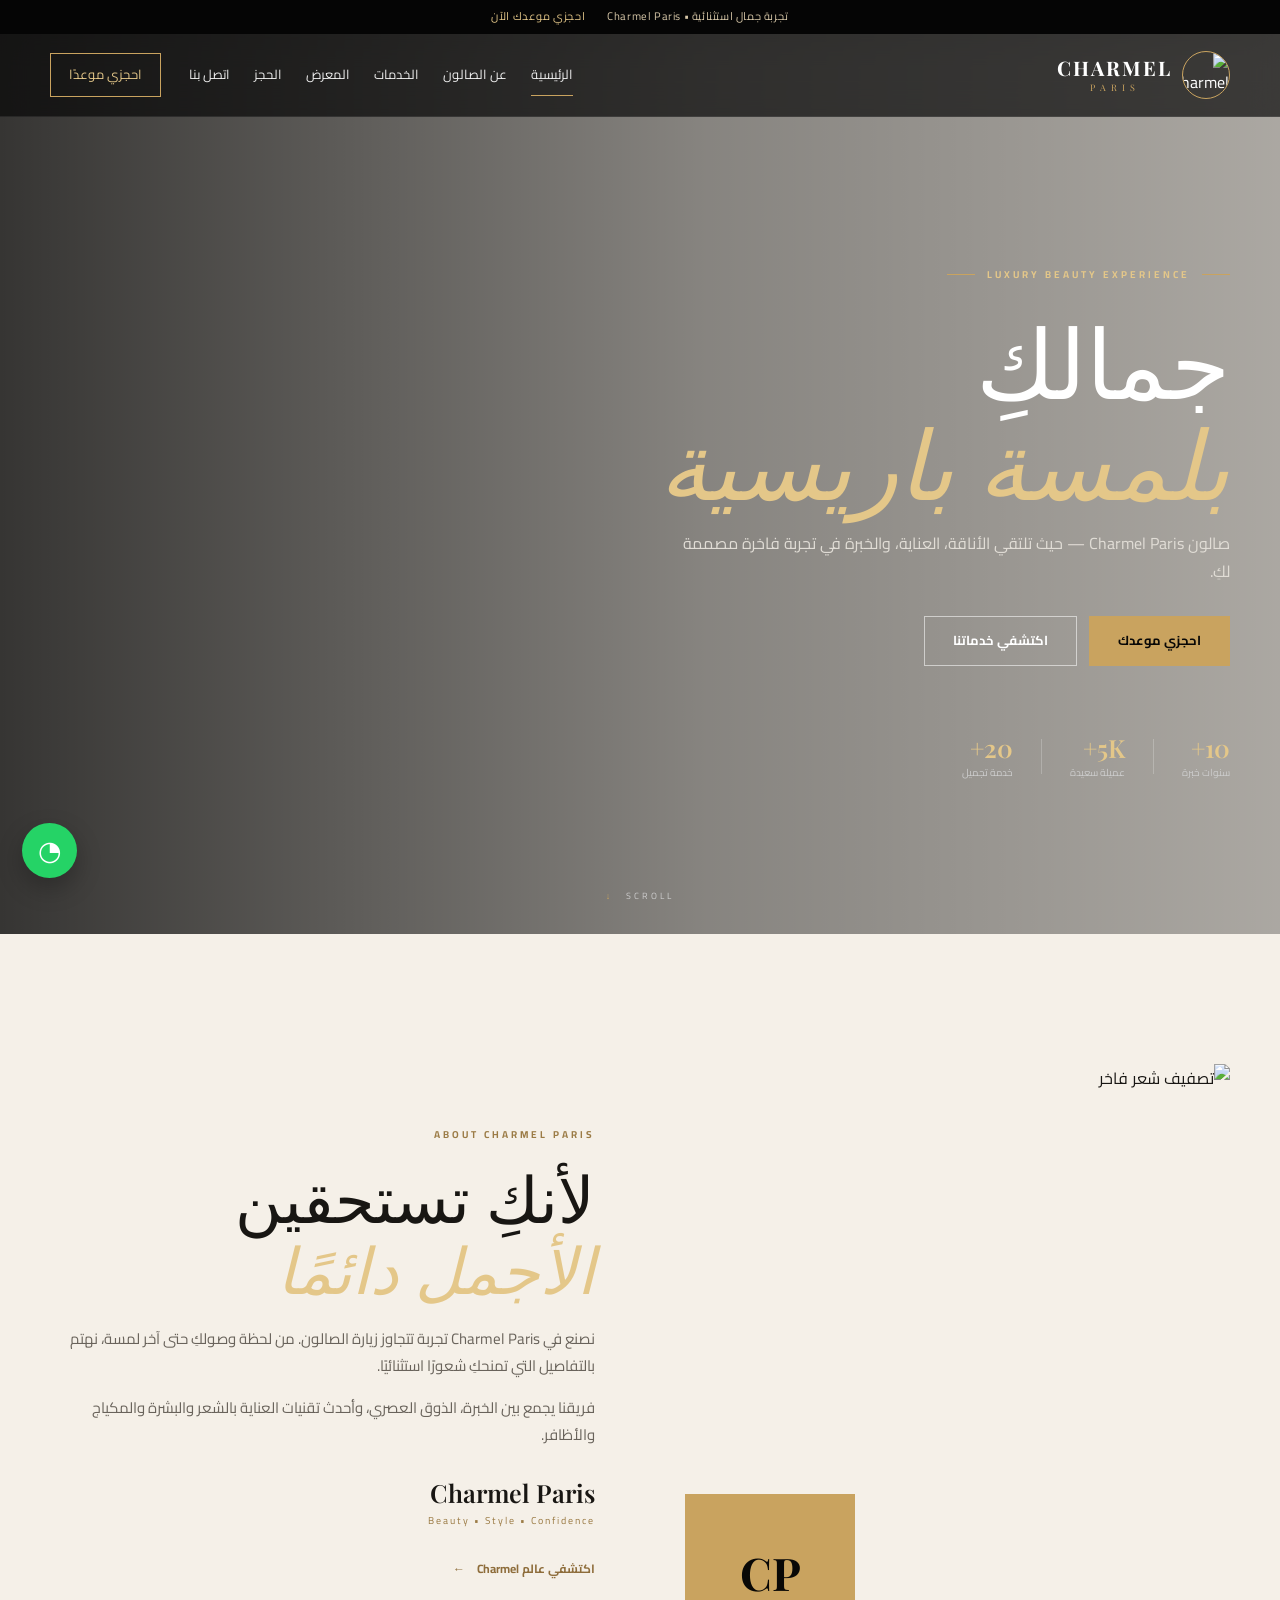
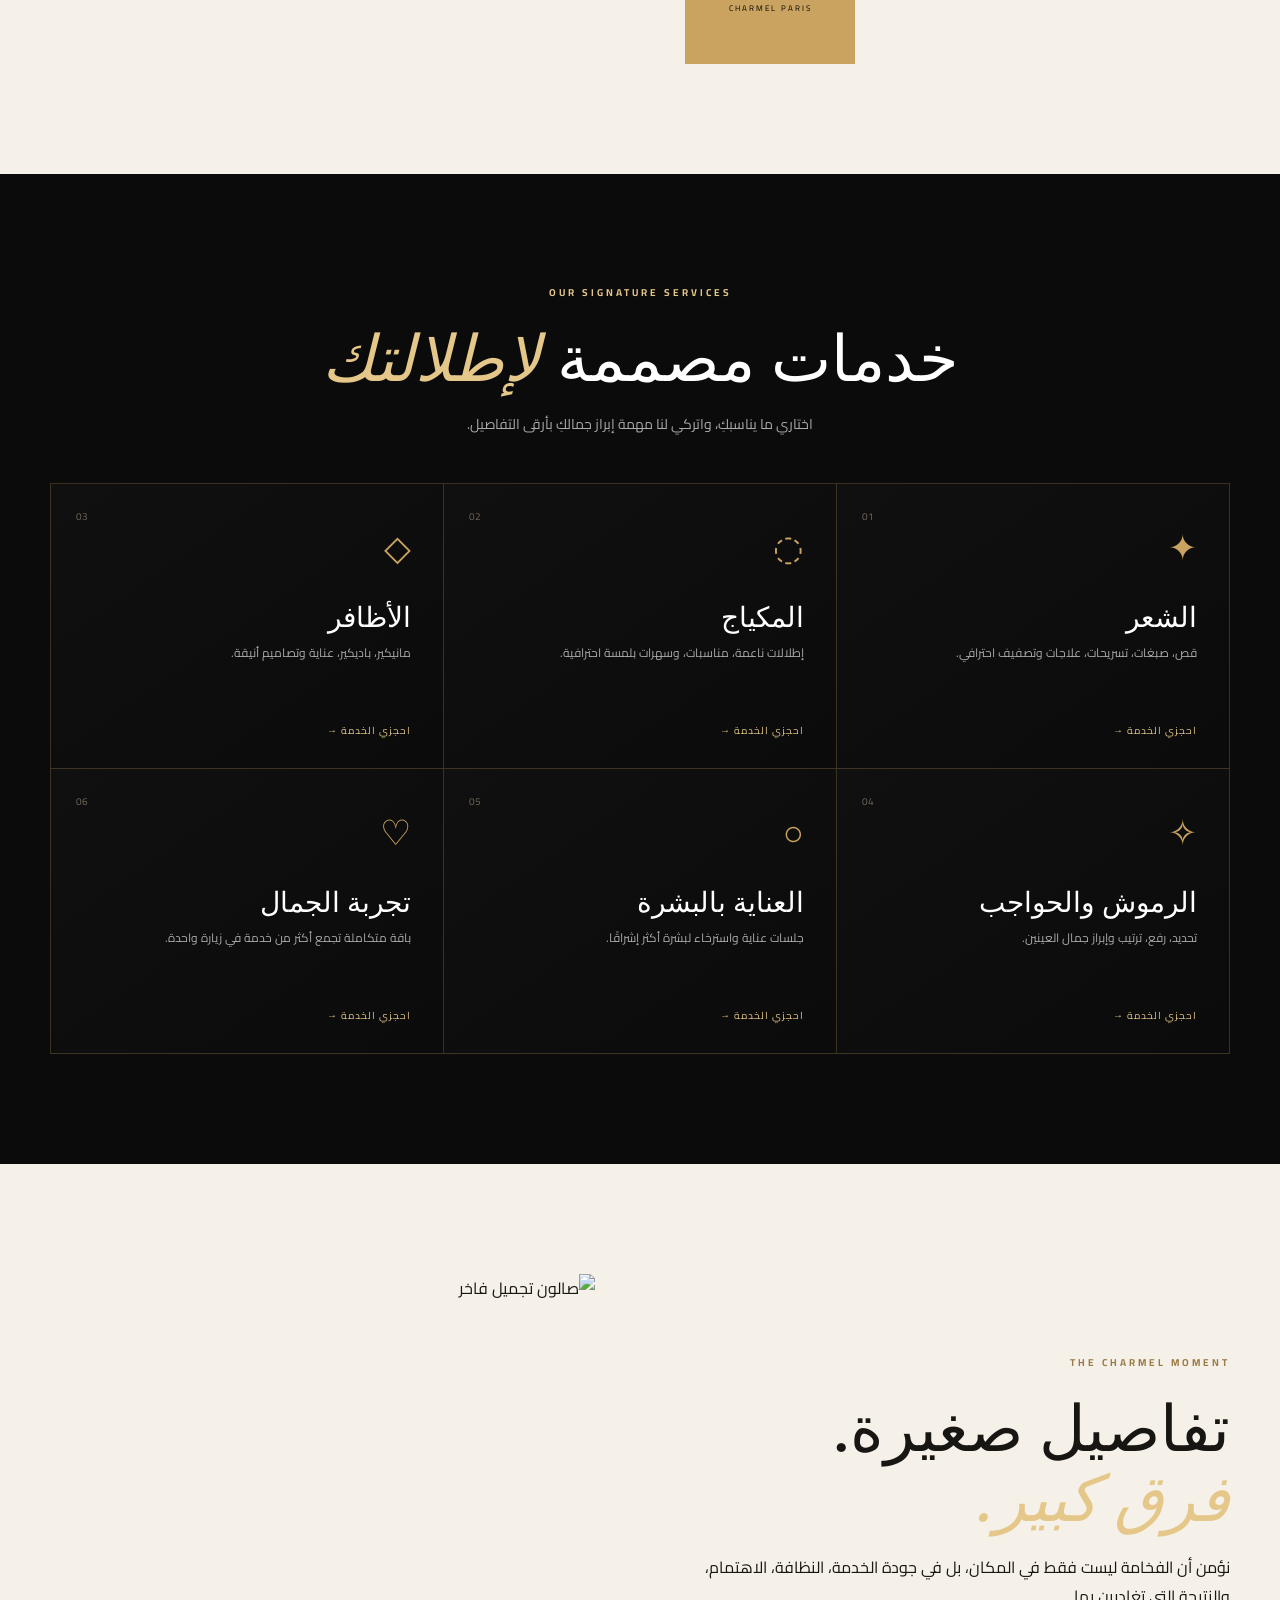
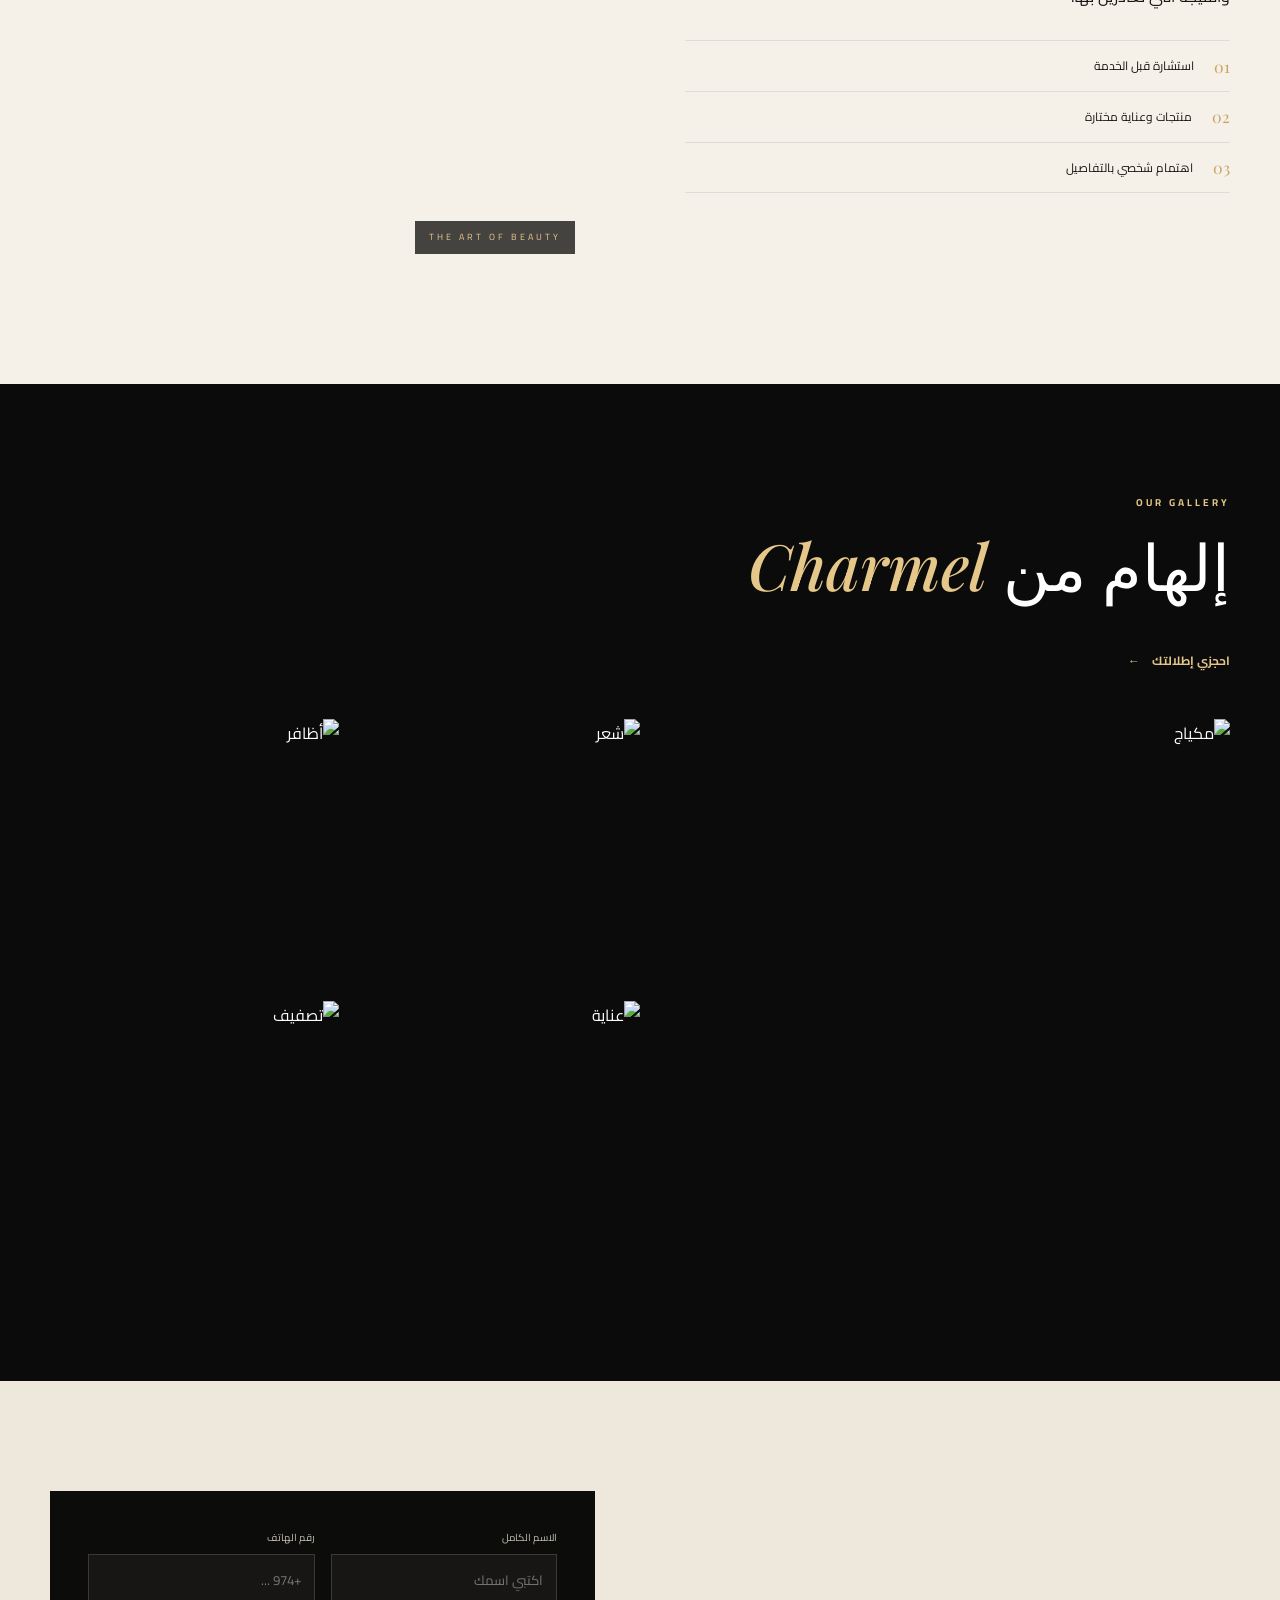
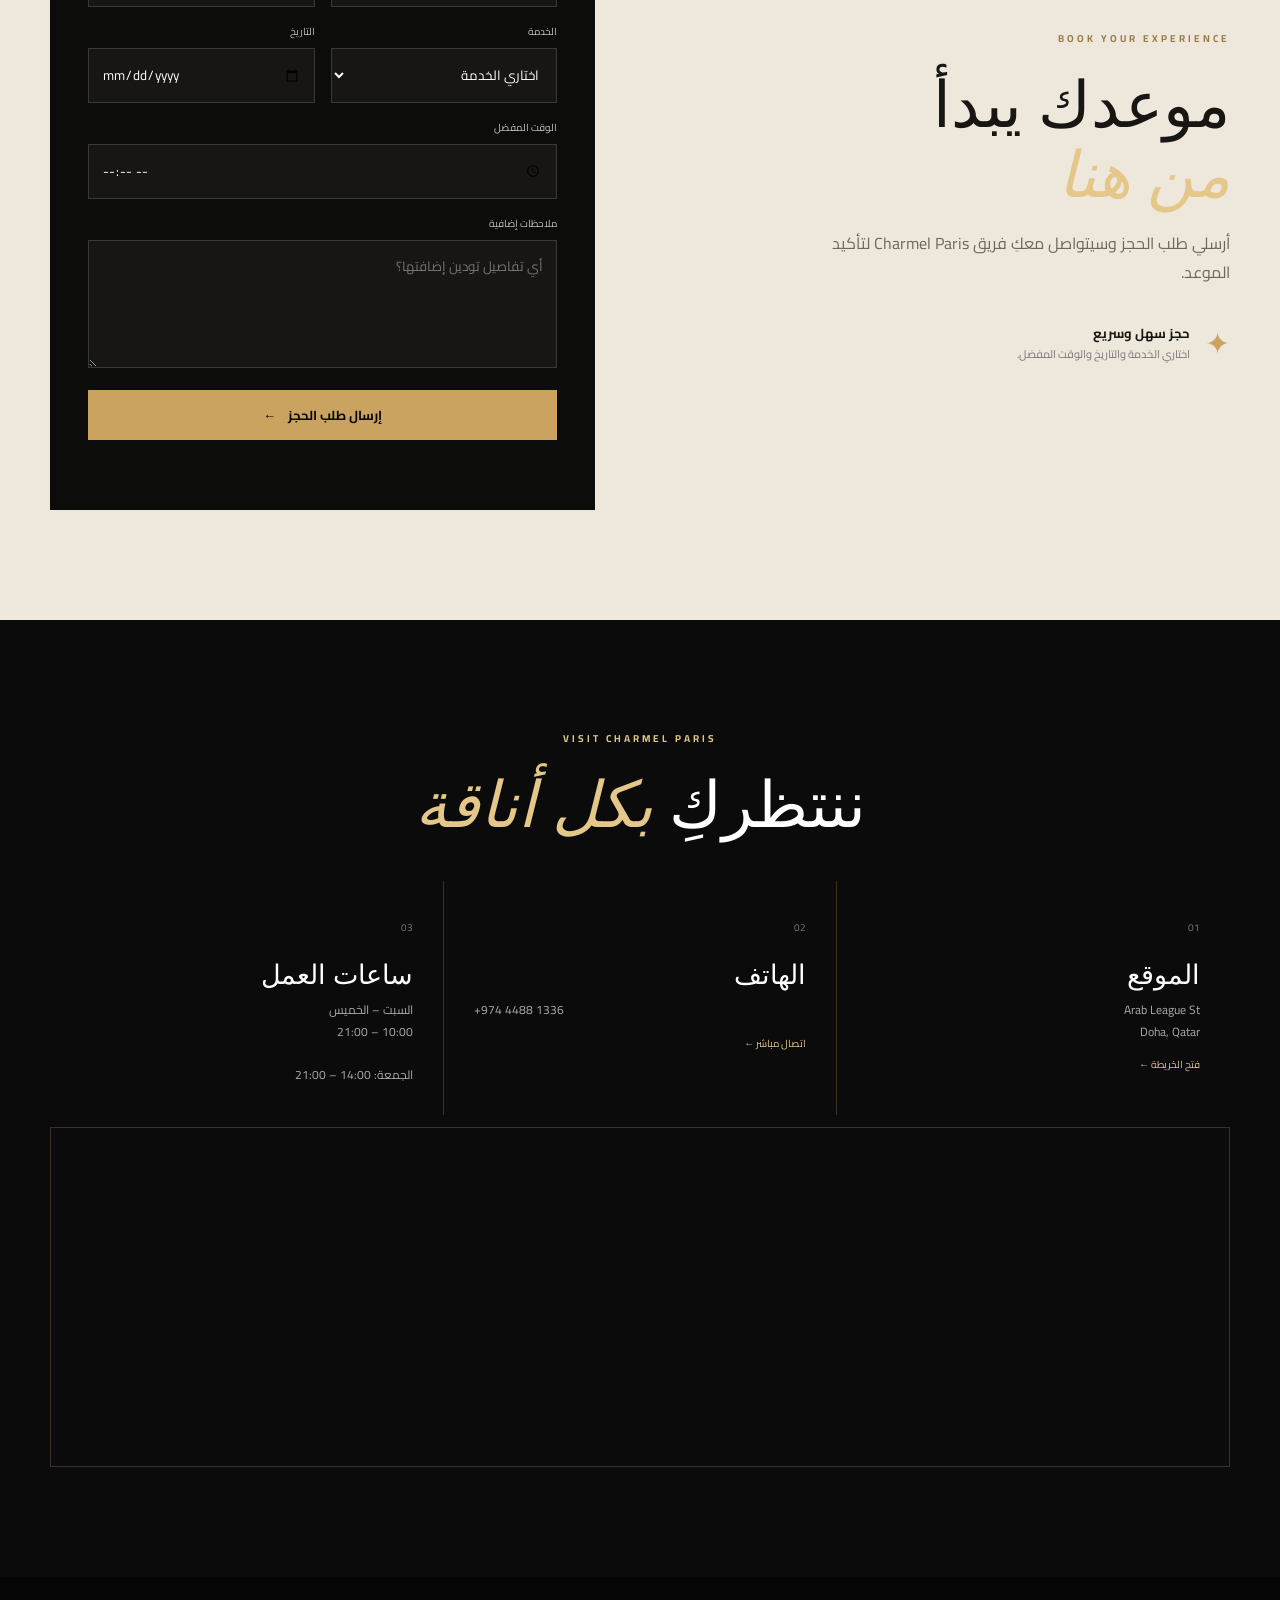
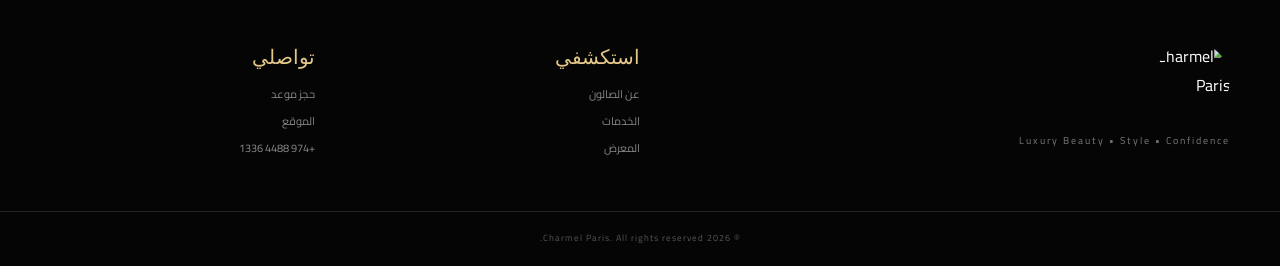
==== index.html @ 84317d6b "Add files via upload" ====
<!DOCTYPE html>
<html lang="ar" dir="rtl">
<head>
  <meta charset="UTF-8" />
  <meta name="viewport" content="width=device-width, initial-scale=1.0" />
  <meta name="description" content="Charmel Paris — صالون تجميل فاخر للعناية بالشعر والمكياج والأظافر والجمال." />
  <meta name="theme-color" content="#0b0b0b" />
  <title>Charmel Paris | Luxury Beauty Salon</title>
  <link rel="preconnect" href="https://fonts.googleapis.com">
  <link rel="preconnect" href="https://fonts.gstatic.com" crossorigin>
  <link href="https://fonts.googleapis.com/css2?family=Cairo:wght@400;500;600;700&family=Playfair+Display:wght@500;600;700&display=swap" rel="stylesheet">
  <link rel="stylesheet" href="style.css" />
</head>
<body>
  <div class="topbar">
    <div>تجربة جمال استثنائية • Charmel Paris</div>
    <a href="#booking">احجزي موعدك الآن</a>
  </div>

  <header class="header" id="header">
    <div class="container nav-wrap">
      <a class="brand" href="#home" aria-label="Charmel Paris">
        <img src="assets/logo.jpg" alt="Charmel Paris logo">
        <span><b>CHARMEL</b><small>PARIS</small></span>
      </a>

      <button class="menu-btn" id="menuBtn" aria-label="فتح القائمة">☰</button>

      <nav class="nav" id="nav">
        <a class="active" href="#home">الرئيسية</a>
        <a href="#about">عن الصالون</a>
        <a href="#services">الخدمات</a>
        <a href="#gallery">المعرض</a>
        <a href="#booking">الحجز</a>
        <a href="#contact">اتصل بنا</a>
        <a class="nav-cta" href="#booking">احجزي موعدًا</a>
      </nav>
    </div>
  </header>

  <main>
    <section class="hero" id="home">
      <div class="hero-bg"></div>
      <div class="hero-overlay"></div>
      <div class="container hero-content">
        <div class="eyebrow"><span></span> LUXURY BEAUTY EXPERIENCE <span></span></div>
        <h1>جمالكِ<br><em>بلمسة باريسية</em></h1>
        <p>صالون Charmel Paris — حيث تلتقي الأناقة، العناية، والخبرة في تجربة فاخرة مصممة لكِ.</p>
        <div class="hero-actions">
          <a class="btn btn-gold" href="#booking">احجزي موعدك</a>
          <a class="btn btn-outline" href="#services">اكتشفي خدماتنا</a>
        </div>
        <div class="hero-trust">
          <div><strong>10+</strong><span>سنوات خبرة</span></div>
          <i></i>
          <div><strong>5K+</strong><span>عميلة سعيدة</span></div>
          <i></i>
          <div><strong>20+</strong><span>خدمة تجميل</span></div>
        </div>
      </div>
      <a class="scroll-down" href="#about">SCROLL <span>↓</span></a>
    </section>

    <section class="about section" id="about">
      <div class="container about-grid">
        <div class="section-media reveal">
          <div class="media-frame">
            <img src="https://images.unsplash.com/photo-1522337360788-8b13dee7a37e?auto=format&fit=crop&w=1200&q=85" alt="تصفيف شعر فاخر">
          </div>
          <div class="media-badge"><b>CP</b><span>CHARMEL PARIS</span></div>
        </div>
        <div class="about-copy reveal">
          <div class="eyebrow dark">ABOUT CHARMEL PARIS</div>
          <h2>لأنكِ تستحقين<br><em>الأجمل دائمًا</em></h2>
          <p>نصنع في Charmel Paris تجربة تتجاوز زيارة الصالون. من لحظة وصولكِ حتى آخر لمسة، نهتم بالتفاصيل التي تمنحكِ شعورًا استثنائيًا.</p>
          <p>فريقنا يجمع بين الخبرة، الذوق العصري، وأحدث تقنيات العناية بالشعر والبشرة والمكياج والأظافر.</p>
          <div class="signature">Charmel Paris <span>Beauty • Style • Confidence</span></div>
          <a class="text-link" href="#services">اكتشفي عالم Charmel <span>←</span></a>
        </div>
      </div>
    </section>

    <section class="services section dark-section" id="services">
      <div class="container">
        <div class="section-head center reveal">
          <div class="eyebrow">OUR SIGNATURE SERVICES</div>
          <h2>خدمات مصممة <em>لإطلالتك</em></h2>
          <p>اختاري ما يناسبكِ، واتركي لنا مهمة إبراز جمالكِ بأرقى التفاصيل.</p>
        </div>
        <div class="service-grid">
          <article class="service-card reveal">
            <span class="service-num">01</span><div class="service-icon">✦</div>
            <h3>الشعر</h3><p>قص، صبغات، تسريحات، علاجات وتصفيف احترافي.</p><a href="#booking">احجزي الخدمة →</a>
          </article>
          <article class="service-card reveal">
            <span class="service-num">02</span><div class="service-icon">◌</div>
            <h3>المكياج</h3><p>إطلالات ناعمة، مناسبات، وسهرات بلمسة احترافية.</p><a href="#booking">احجزي الخدمة →</a>
          </article>
          <article class="service-card reveal">
            <span class="service-num">03</span><div class="service-icon">◇</div>
            <h3>الأظافر</h3><p>مانيكير، باديكير، عناية وتصاميم أنيقة.</p><a href="#booking">احجزي الخدمة →</a>
          </article>
          <article class="service-card reveal">
            <span class="service-num">04</span><div class="service-icon">✧</div>
            <h3>الرموش والحواجب</h3><p>تحديد، رفع، ترتيب وإبراز جمال العينين.</p><a href="#booking">احجزي الخدمة →</a>
          </article>
          <article class="service-card reveal">
            <span class="service-num">05</span><div class="service-icon">○</div>
            <h3>العناية بالبشرة</h3><p>جلسات عناية واسترخاء لبشرة أكثر إشراقًا.</p><a href="#booking">احجزي الخدمة →</a>
          </article>
          <article class="service-card reveal">
            <span class="service-num">06</span><div class="service-icon">♡</div>
            <h3>تجربة الجمال</h3><p>باقة متكاملة تجمع أكثر من خدمة في زيارة واحدة.</p><a href="#booking">احجزي الخدمة →</a>
          </article>
        </div>
      </div>
    </section>

    <section class="editorial section">
      <div class="container editorial-grid">
        <div class="editorial-copy reveal">
          <div class="eyebrow dark">THE CHARMEL MOMENT</div>
          <h2>تفاصيل صغيرة.<br><em>فرق كبير.</em></h2>
          <p>نؤمن أن الفخامة ليست فقط في المكان، بل في جودة الخدمة، النظافة، الاهتمام، والنتيجة التي تغادرين بها.</p>
          <div class="points">
            <div><b>01</b><span>استشارة قبل الخدمة</span></div>
            <div><b>02</b><span>منتجات وعناية مختارة</span></div>
            <div><b>03</b><span>اهتمام شخصي بالتفاصيل</span></div>
          </div>
        </div>
        <div class="editorial-image reveal">
          <img src="https://images.unsplash.com/photo-1560066984-138dadb4c035?auto=format&fit=crop&w=1200&q=85" alt="صالون تجميل فاخر">
          <div class="image-caption">THE ART OF BEAUTY</div>
        </div>
      </div>
    </section>

    <section class="gallery section dark-section" id="gallery">
      <div class="container">
        <div class="section-head reveal">
          <div><div class="eyebrow">OUR GALLERY</div><h2>إلهام من <em>Charmel</em></h2></div>
          <a class="text-link light" href="#booking">احجزي إطلالتك <span>←</span></a>
        </div>
        <div class="gallery-grid">
          <div class="gallery-item large reveal"><img src="https://images.unsplash.com/photo-1487412720507-e7ab37603c6f?auto=format&fit=crop&w=1000&q=85" alt="مكياج"></div>
          <div class="gallery-item reveal"><img src="https://images.unsplash.com/photo-1562322140-8baeececf3df?auto=format&fit=crop&w=800&q=85" alt="شعر"></div>
          <div class="gallery-item reveal"><img src="https://images.unsplash.com/photo-1610992015732-2449b76344bc?auto=format&fit=crop&w=800&q=85" alt="أظافر"></div>
          <div class="gallery-item reveal"><img src="https://images.unsplash.com/photo-1604654894610-df63bc536371?auto=format&fit=crop&w=800&q=85" alt="عناية"></div>
          <div class="gallery-item reveal"><img src="https://images.unsplash.com/photo-1516975080664-ed2fc6a32937?auto=format&fit=crop&w=800&q=85" alt="تصفيف"></div>
        </div>
      </div>
    </section>

    <section class="booking section" id="booking">
      <div class="container booking-grid">
        <div class="booking-copy reveal">
          <div class="eyebrow dark">BOOK YOUR EXPERIENCE</div>
          <h2>موعدك يبدأ<br><em>من هنا</em></h2>
          <p>أرسلي طلب الحجز وسيتواصل معكِ فريق Charmel Paris لتأكيد الموعد.</p>
          <div class="booking-note"><span>✦</span><div><b>حجز سهل وسريع</b><small>اختاري الخدمة والتاريخ والوقت المفضل.</small></div></div>
        </div>
        <form class="booking-form reveal" id="bookingForm">
          <div class="form-row"><label>الاسم الكامل<input id="name" required placeholder="اكتبي اسمك"></label><label>رقم الهاتف<input id="phone" required placeholder="+974 ..."></label></div>
          <div class="form-row"><label>الخدمة<select id="service" required><option value="">اختاري الخدمة</option><option>الشعر</option><option>المكياج</option><option>الأظافر</option><option>الرموش والحواجب</option><option>العناية بالبشرة</option><option>باقة متكاملة</option></select></label><label>التاريخ<input id="date" type="date" required></label></div>
          <label>الوقت المفضل<input id="time" type="time" required></label>
          <label>ملاحظات إضافية<textarea id="message" rows="4" placeholder="أي تفاصيل تودين إضافتها؟"></textarea></label>
          <button class="btn btn-gold full" type="submit">إرسال طلب الحجز <span>←</span></button>
          <div class="form-status" id="formStatus"></div>
        </form>
      </div>
    </section>

    <section class="contact section dark-section" id="contact">
      <div class="container">
        <div class="section-head center reveal"><div class="eyebrow">VISIT CHARMEL PARIS</div><h2>ننتظركِ <em>بكل أناقة</em></h2></div>
        <div class="contact-grid">
          <div class="contact-card reveal"><span>01</span><h3>الموقع</h3><p>Arab League St<br>Doha, Qatar</p><a href="https://maps.app.goo.gl/cpLv1UpbArvzBpCG6" target="_blank" rel="noopener">فتح الخريطة ←</a></div>
          <div class="contact-card reveal"><span>02</span><h3>الهاتف</h3><p dir="ltr">+974 4488 1336</p><a href="tel:+97444881336">اتصال مباشر ←</a></div>
          <div class="contact-card reveal"><span>03</span><h3>ساعات العمل</h3><p>السبت – الخميس<br>10:00 – 21:00<br><br>الجمعة: 14:00 – 21:00</p></div>
        </div>
        <div class="map-wrap reveal"><iframe title="Charmel Paris location" src="https://www.google.com/maps?q=Arab%20League%20St%20Doha%20Qatar&output=embed" loading="lazy"></iframe></div>
      </div>
    </section>
  </main>

  <footer>
    <div class="container footer-grid">
      <div class="footer-brand"><img src="assets/logo.jpg" alt="Charmel Paris"><p>Luxury Beauty • Style • Confidence</p></div>
      <div><h4>استكشفي</h4><a href="#about">عن الصالون</a><a href="#services">الخدمات</a><a href="#gallery">المعرض</a></div>
      <div><h4>تواصلي</h4><a href="#booking">حجز موعد</a><a href="#contact">الموقع</a><a href="tel:+97444881336">+974 4488 1336</a></div>
    </div>
    <div class="copyright">© <span id="year"></span> Charmel Paris. All rights reserved.</div>
  </footer>

  <a class="whatsapp" href="https://wa.me/97444881336" target="_blank" rel="noopener" aria-label="WhatsApp">◔</a>
  <script src="script.js"></script>
</body>
</html>
---- style.css ----
:root{
  --black:#0b0b0b;--black2:#11110f;--panel:#171613;--cream:#f5f0e8;
  --gold:#c9a35f;--gold2:#e4c789;--muted:#aaa49a;--line:rgba(201,163,95,.25);
  --serif:"Playfair Display",serif;--sans:"Cairo",sans-serif;--max:1180px
}
*{box-sizing:border-box;margin:0;padding:0}html{scroll-behavior:smooth}
body{font-family:var(--sans);background:var(--cream);color:#181613;line-height:1.8}
a{text-decoration:none;color:inherit}img{display:block;width:100%;object-fit:cover}
.container{width:min(var(--max),calc(100% - 40px));margin:auto}
.topbar{height:34px;background:#050505;color:#d7c7a8;display:flex;align-items:center;justify-content:center;gap:22px;font-size:11px;letter-spacing:.6px}
.topbar a{color:var(--gold2)}
.header{position:fixed;top:34px;left:0;width:100%;z-index:50;background:rgba(7,7,7,.68);backdrop-filter:blur(15px);border-bottom:1px solid rgba(255,255,255,.08);transition:.3s}
.nav-wrap{min-height:82px;display:flex;align-items:center;justify-content:space-between}
.brand{display:flex;align-items:center;gap:10px;color:#fff}.brand img{width:48px;height:48px;border-radius:50%;object-fit:cover;border:1px solid var(--gold)}
.brand span{display:flex;flex-direction:column;font-family:var(--serif);line-height:1}.brand b{font-size:20px;letter-spacing:2px}.brand small{font-size:9px;letter-spacing:5px;color:var(--gold);margin-top:5px;text-align:center}
.nav{display:flex;align-items:center;gap:24px;color:#eee;font-size:13px}.nav>a{position:relative;padding:28px 0}.nav>a:not(.nav-cta):after{content:"";position:absolute;bottom:19px;right:0;width:0;height:1px;background:var(--gold);transition:.25s}.nav>a:hover:after,.nav>a.active:after{width:100%}.nav-cta{border:1px solid var(--gold);padding:9px 18px!important;color:var(--gold2);margin-right:4px}.menu-btn{display:none;background:none;border:0;color:#fff;font-size:27px}
.hero{height:100vh;min-height:700px;position:relative;color:#fff;display:flex;align-items:center;overflow:hidden}.hero-bg{position:absolute;inset:0;background:url("https://images.unsplash.com/photo-1560066984-138dadb4c035?auto=format&fit=crop&w=2200&q=90") center/cover no-repeat;transform:scale(1.03)}.hero-overlay{position:absolute;inset:0;background:linear-gradient(90deg,rgba(0,0,0,.78),rgba(0,0,0,.45) 55%,rgba(0,0,0,.3))}.hero-content{position:relative;z-index:2;padding-top:80px}.eyebrow{color:var(--gold2);font-size:10px;letter-spacing:3px;font-weight:700;display:flex;align-items:center;gap:12px}.eyebrow span{display:inline-block;width:28px;height:1px;background:var(--gold)}.hero h1{font-family:var(--serif);font-size:clamp(52px,8vw,96px);line-height:1.05;font-weight:500;margin:25px 0 18px;max-width:800px}.hero h1 em,.section h2 em{font-style:italic;color:var(--gold2)}.hero p{max-width:570px;color:#e1ddd6;font-size:16px}.hero-actions{display:flex;gap:12px;margin-top:30px}.btn{display:inline-flex;align-items:center;justify-content:center;gap:12px;min-height:50px;padding:0 28px;font-family:var(--sans);font-weight:700;font-size:13px;border:1px solid transparent;cursor:pointer}.btn-gold{background:var(--gold);color:#090806}.btn-gold:hover{background:var(--gold2)}.btn-outline{border-color:rgba(255,255,255,.55);color:#fff}.btn-outline:hover{border-color:var(--gold);color:var(--gold2)}.hero-trust{display:flex;align-items:center;gap:28px;margin-top:65px}.hero-trust div{display:flex;flex-direction:column}.hero-trust strong{font:600 25px var(--serif);color:var(--gold2)}.hero-trust span{font-size:10px;color:#ccc}.hero-trust i{height:35px;width:1px;background:rgba(255,255,255,.22)}.scroll-down{position:absolute;bottom:30px;left:50%;transform:translateX(-50%);font-size:9px;letter-spacing:3px;color:#ccc;z-index:3}.scroll-down span{color:var(--gold);margin-right:8px}
.section{padding:110px 0}.dark-section{background:var(--black);color:#fff}.about-grid,.editorial-grid,.booking-grid{display:grid;grid-template-columns:1fr 1fr;gap:90px;align-items:center}.section-media{position:relative;padding:20px 0 0 20px}.media-frame{height:600px;overflow:hidden}.media-frame img{height:100%}.media-badge{position:absolute;bottom:0;left:0;width:170px;height:170px;background:var(--gold);display:flex;flex-direction:column;align-items:center;justify-content:center;color:#090806}.media-badge b{font:700 45px var(--serif)}.media-badge span{font-size:8px;letter-spacing:2px}.eyebrow.dark{color:#9b7b45}.section h2{font:500 clamp(42px,5vw,65px)/1.1 var(--serif);margin:18px 0 22px}.about-copy>p{color:#69635b;margin-bottom:15px;font-size:15px}.signature{font:600 25px var(--serif);margin-top:28px}.signature span{display:block;font:10px var(--sans);color:#9b7b45;letter-spacing:2px;margin-top:2px}.text-link{display:inline-flex;gap:12px;color:#8e6d3b;font-size:12px;font-weight:700;margin-top:28px}.text-link.light{color:var(--gold2)}
.section-head{margin-bottom:45px}.section-head.center{text-align:center}.section-head.center .eyebrow{justify-content:center}.section-head p{color:#aaa;font-size:14px}.services .section-head h2,.gallery .section-head h2,.contact .section-head h2{color:#fff}
.service-grid{display:grid;grid-template-columns:repeat(3,1fr);border-top:1px solid var(--line);border-right:1px solid var(--line)}.service-card{min-height:285px;padding:32px;border-left:1px solid var(--line);border-bottom:1px solid var(--line);position:relative;transition:.3s;background:linear-gradient(145deg,rgba(255,255,255,.02),transparent)}.service-card:hover{background:rgba(201,163,95,.07);transform:translateY(-5px)}.service-num{position:absolute;top:24px;left:25px;color:#6f6659;font-size:10px}.service-icon{color:var(--gold);font-size:35px}.service-card h3{font:500 28px var(--serif);margin:18px 0 8px}.service-card p{font-size:12px;color:#aaa;max-width:260px}.service-card a{position:absolute;bottom:28px;color:var(--gold2);font-size:10px;letter-spacing:1px}
.editorial-image{position:relative;height:600px}.editorial-image img{height:100%}.image-caption{position:absolute;bottom:20px;right:20px;background:rgba(0,0,0,.72);color:var(--gold2);padding:8px 14px;font-size:9px;letter-spacing:3px}.points{border-top:1px solid #ddd;margin-top:30px}.points div{display:flex;align-items:center;gap:20px;border-bottom:1px solid #ddd;padding:14px 0}.points b{font:16px var(--serif);color:var(--gold)}.points span{font-size:12px}
.gallery-grid{display:grid;grid-template-columns:2fr 1fr 1fr;grid-template-rows:270px 270px;gap:12px}.gallery-item{overflow:hidden}.gallery-item.large{grid-row:span 2}.gallery-item img{height:100%;transition:.6s}.gallery-item:hover img{transform:scale(1.05)}
.booking{background:#eee7dc}.booking-copy p{color:#6e675e;max-width:450px}.booking-note{display:flex;gap:15px;margin-top:30px;align-items:center}.booking-note>span{font-size:30px;color:var(--gold)}.booking-note b,.booking-note small{display:block}.booking-note b{font-size:13px}.booking-note small{font-size:11px;color:#777}.booking-form{background:#0c0c0b;color:#fff;padding:38px}.form-row{display:grid;grid-template-columns:1fr 1fr;gap:16px}.booking-form label{display:block;font-size:10px;color:#c8c1b8;margin-bottom:16px}.booking-form input,.booking-form select,.booking-form textarea{width:100%;border:1px solid #3b3934;background:#171614;color:#fff;padding:13px;margin-top:7px;font-family:var(--sans);outline:none}.booking-form input:focus,.booking-form select:focus,.booking-form textarea:focus{border-color:var(--gold)}.full{width:100%}.form-status{font-size:11px;color:var(--gold2);margin-top:12px;min-height:20px}
.contact-grid{display:grid;grid-template-columns:repeat(3,1fr);gap:1px;background:var(--line);margin-bottom:12px}.contact-card{background:#0b0b0b;padding:30px;min-height:230px}.contact-card>span{color:#777;font-size:10px}.contact-card h3{font:500 27px var(--serif);margin:15px 0 8px}.contact-card p{color:#aaa;font-size:12px}.contact-card a{color:var(--gold2);font-size:10px;display:inline-block;margin-top:14px}.map-wrap{height:340px;border:1px solid var(--line)}.map-wrap iframe{width:100%;height:100%;border:0;filter:grayscale(1) contrast(1.1)}
footer{background:#050505;color:#fff;padding:65px 0 20px}.footer-grid{display:grid;grid-template-columns:2fr 1fr 1fr;gap:60px}.footer-brand img{width:75px;height:75px;border-radius:50%;margin-bottom:15px}.footer-brand p{color:#777;font-size:10px;letter-spacing:2px}.footer-grid h4{color:var(--gold2);font:500 20px var(--serif);margin-bottom:16px}.footer-grid a{display:block;color:#888;font-size:11px;margin:7px 0}.copyright{border-top:1px solid #222;margin-top:45px;padding-top:18px;text-align:center;color:#555;font-size:9px;letter-spacing:1px}
.whatsapp{position:fixed;bottom:22px;left:22px;width:55px;height:55px;border-radius:50%;background:#25d366;color:#fff;display:grid;place-items:center;font-size:27px;z-index:60;box-shadow:0 10px 25px rgba(0,0,0,.25)}
.reveal{opacity:0;transform:translateY(25px);transition:.7s ease}.reveal.show{opacity:1;transform:none}
@media(max-width:900px){.nav{gap:13px}.nav>a{font-size:11px}.service-grid{grid-template-columns:repeat(2,1fr)}.about-grid,.editorial-grid,.booking-grid{grid-template-columns:1fr;gap:45px}.media-frame,.editorial-image{height:500px}.gallery-grid{grid-template-columns:1fr 1fr;grid-template-rows:260px 260px 260px}.gallery-item.large{grid-row:span 1}.gallery-item.large{grid-column:span 2}.contact-grid{grid-template-columns:1fr}.footer-grid{grid-template-columns:1fr 1fr}}
@media(max-width:700px){.topbar{font-size:9px}.header{top:34px}.nav-wrap{min-height:70px}.menu-btn{display:block}.nav{display:none;position:absolute;top:70px;right:0;left:0;background:#080808;padding:15px 20px;flex-direction:column;align-items:stretch;gap:0;border-bottom:1px solid #222}.nav.open{display:flex}.nav>a{padding:12px 0;border-bottom:1px solid #1c1c1c}.nav>a:after{display:none}.nav-cta{text-align:center;margin-top:10px}.hero{min-height:720px}.hero-content{padding-top:100px}.hero h1{font-size:55px}.hero p{font-size:13px}.hero-trust{gap:12px;margin-top:45px}.hero-trust strong{font-size:20px}.hero-trust span{font-size:8px}.hero-trust i{height:28px}.section{padding:75px 0}.container{width:min(var(--max),calc(100% - 28px))}.service-grid{grid-template-columns:1fr}.form-row{grid-template-columns:1fr}.booking-form{padding:24px}.gallery-grid{grid-template-columns:1fr;grid-template-rows:300px 220px 220px 220px 220px}.gallery-item.large{grid-column:auto}.footer-grid{grid-template-columns:1fr}.brand span{display:none}.brand img{width:44px;height:44px}.hero-actions{flex-direction:column;align-items:flex-start}.btn{min-width:190px}.section h2{font-size:42px}}
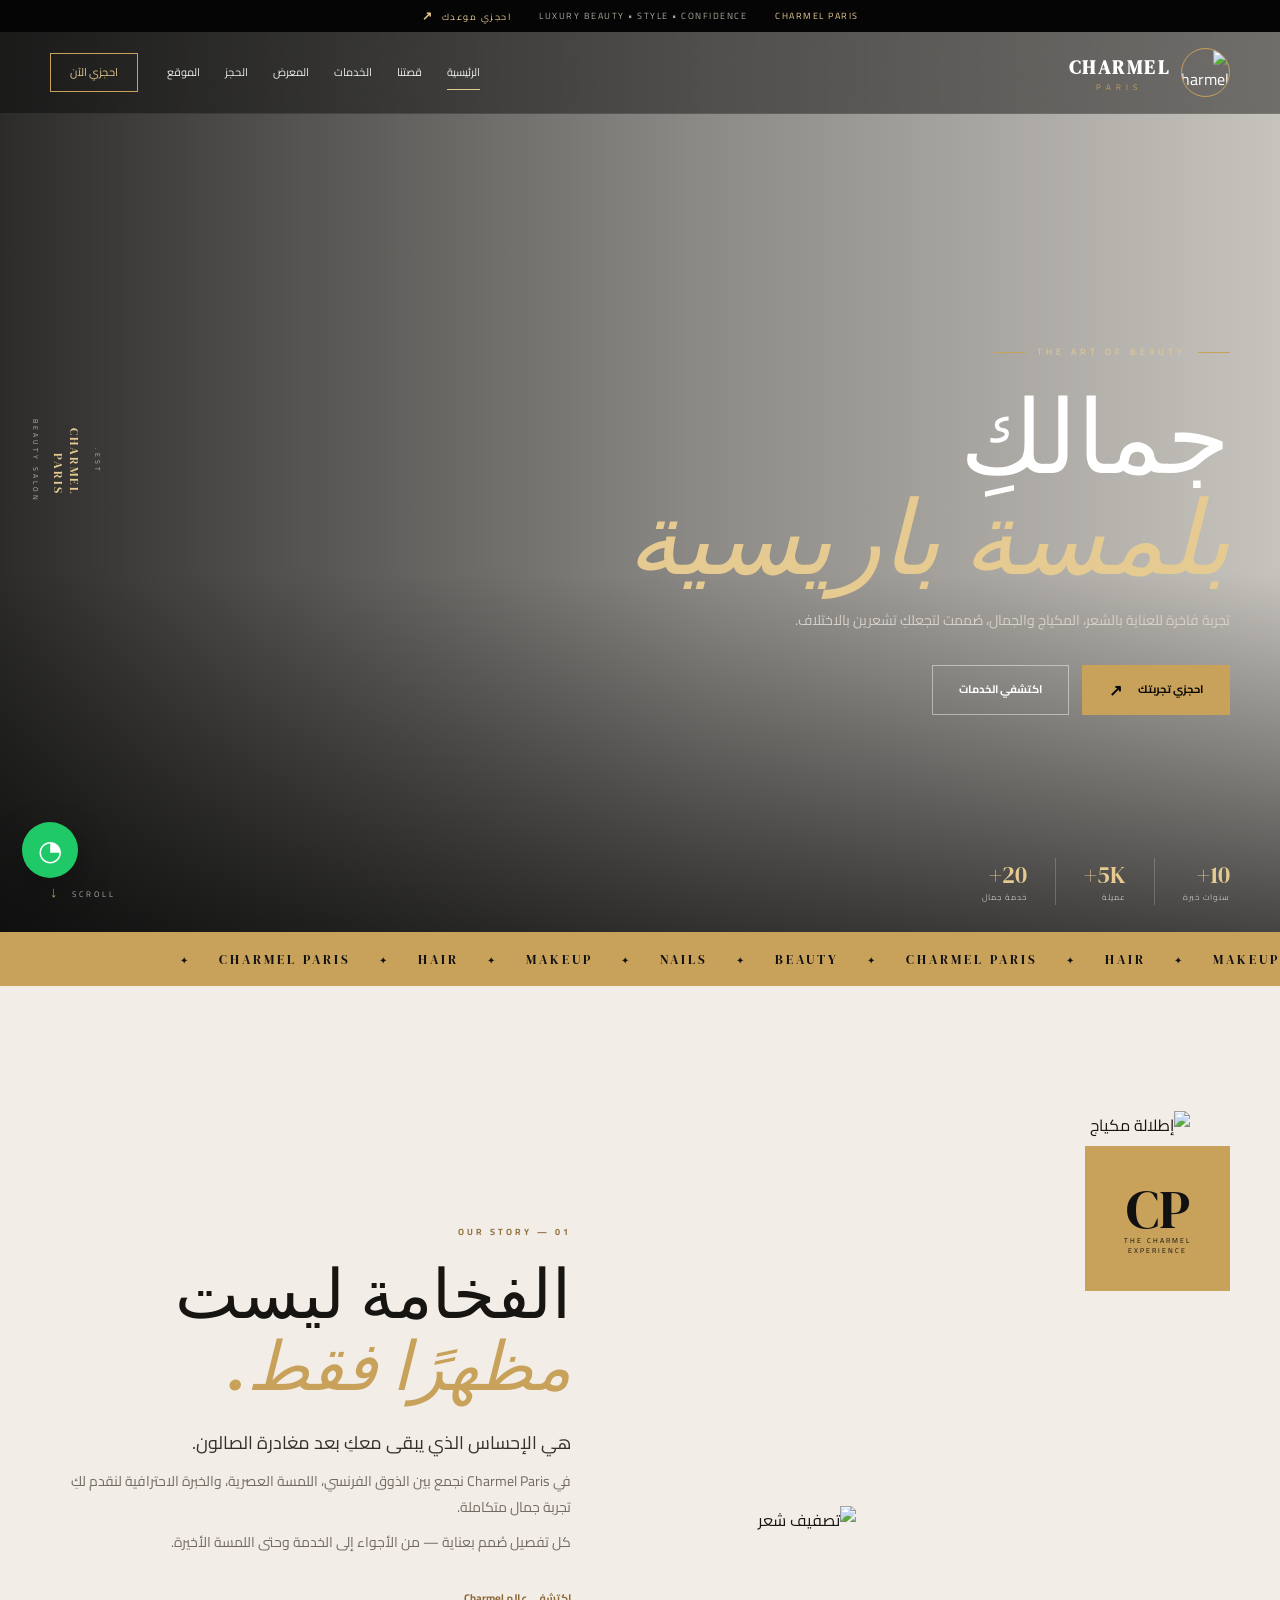
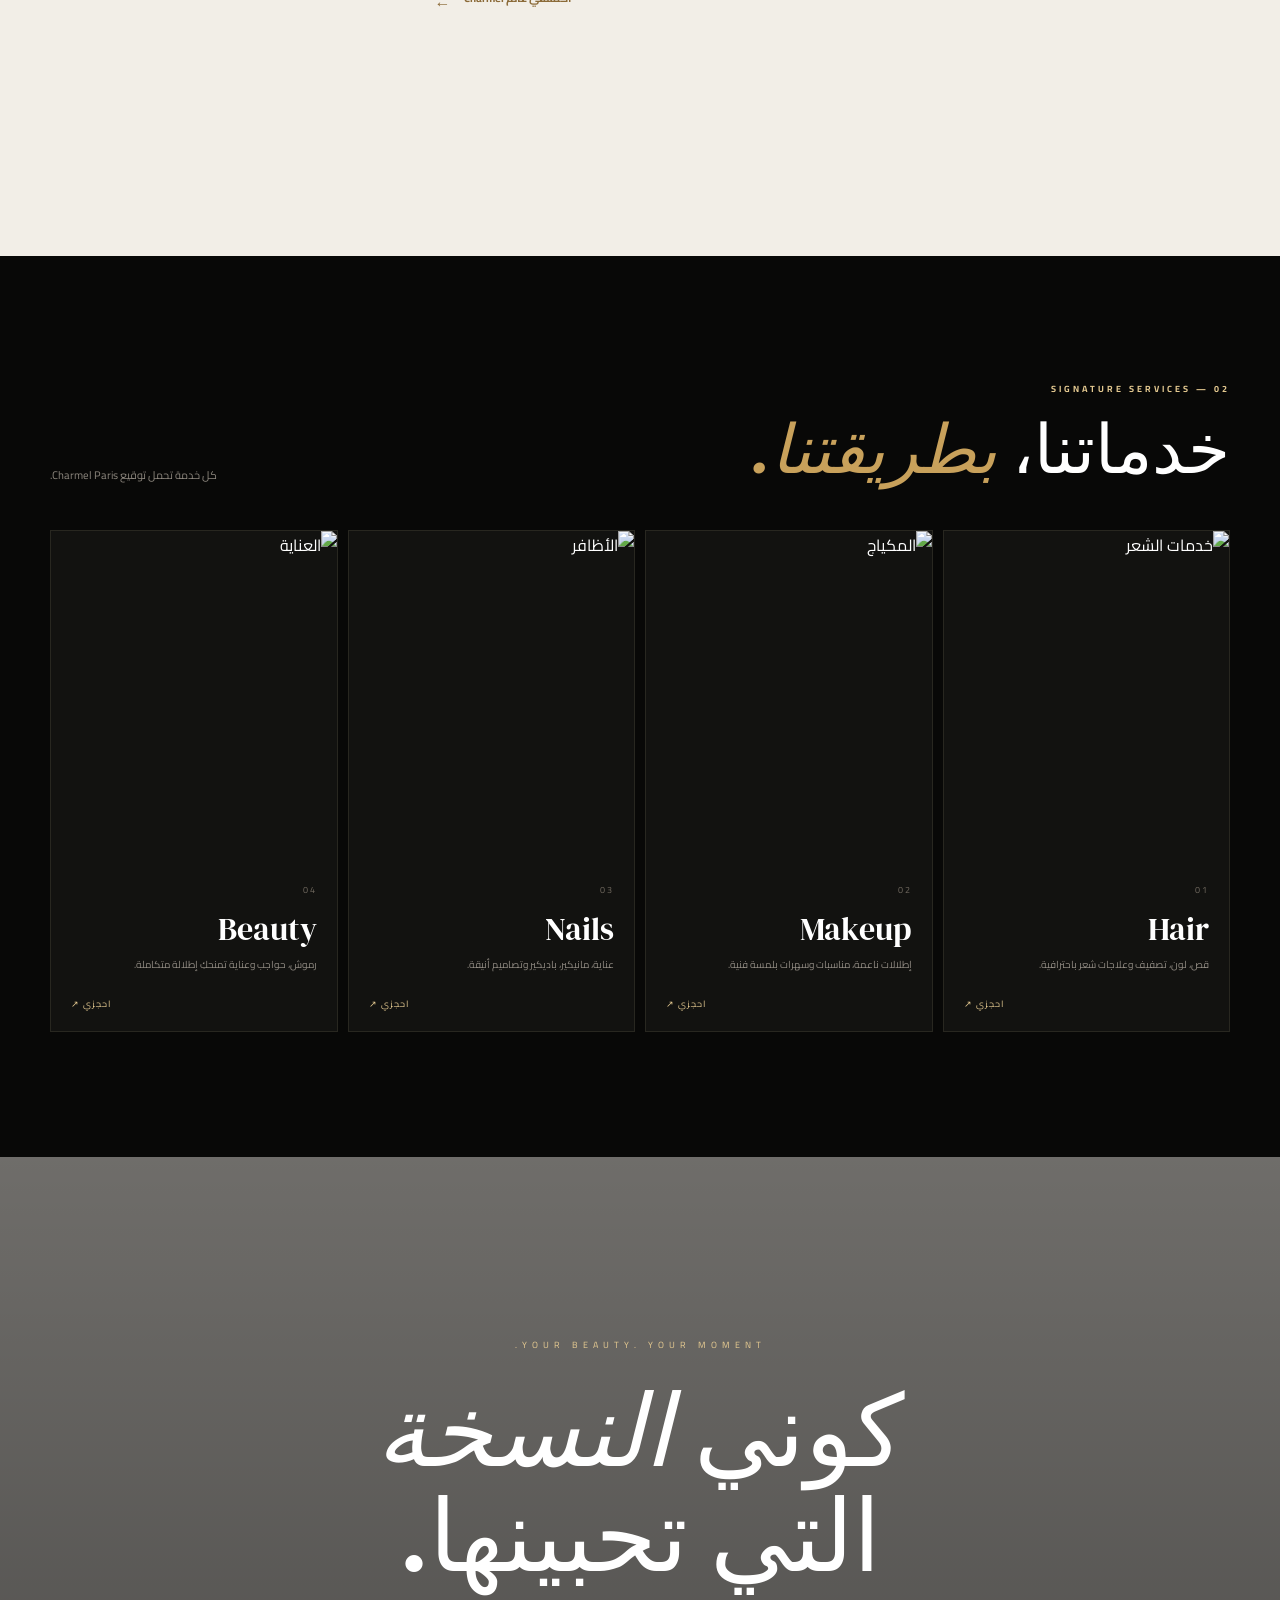
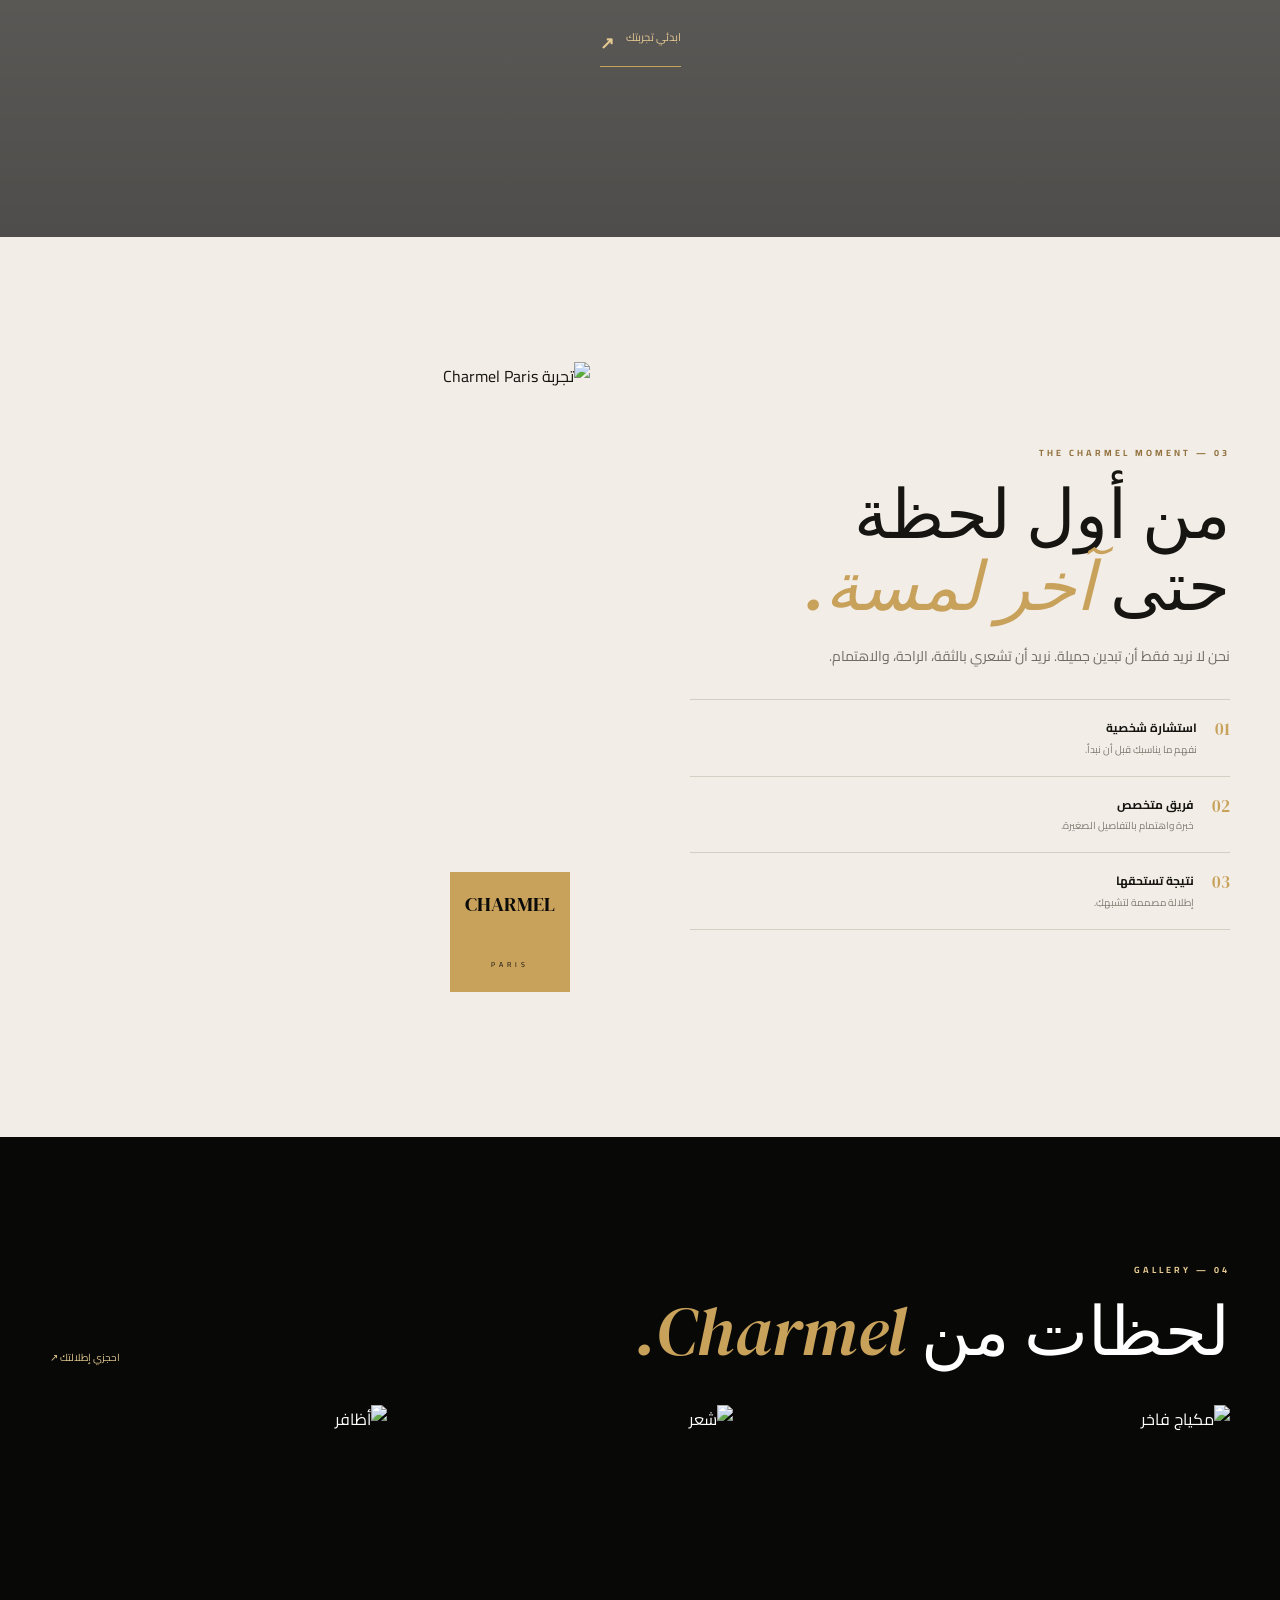
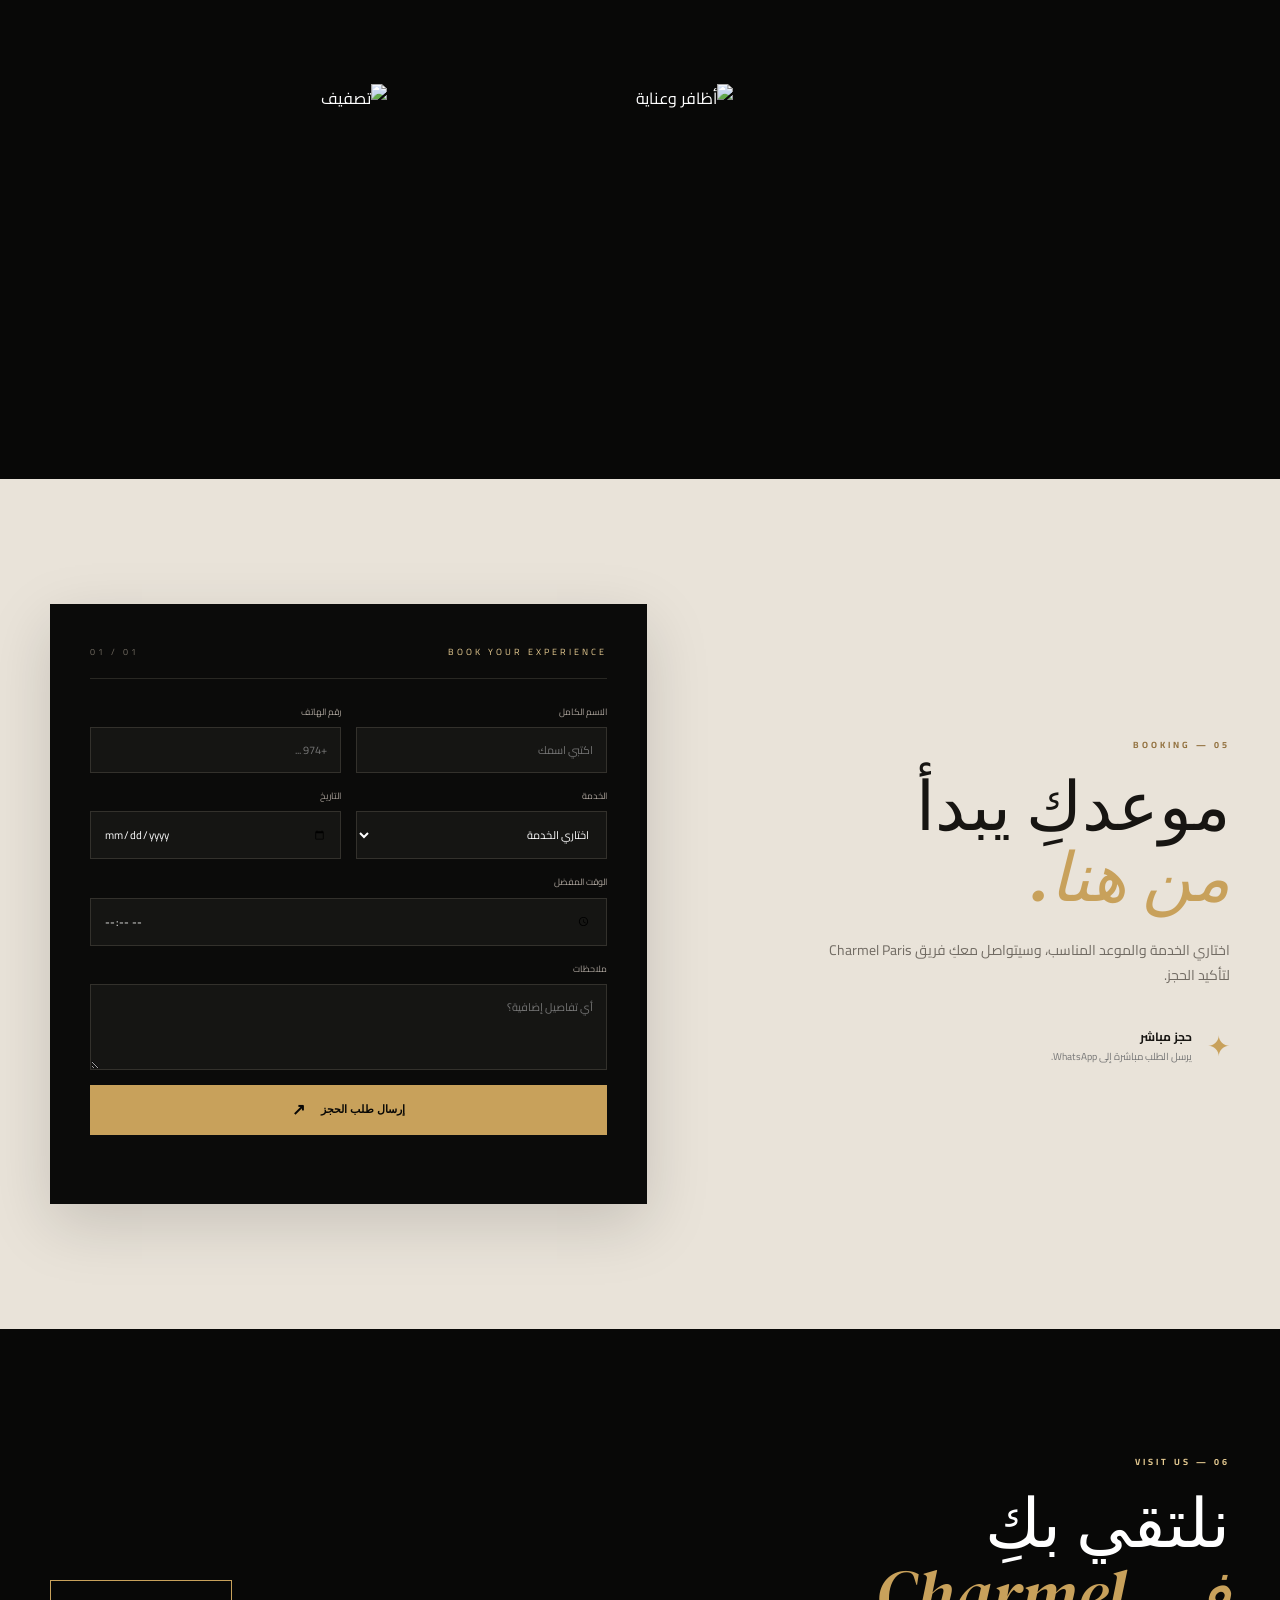
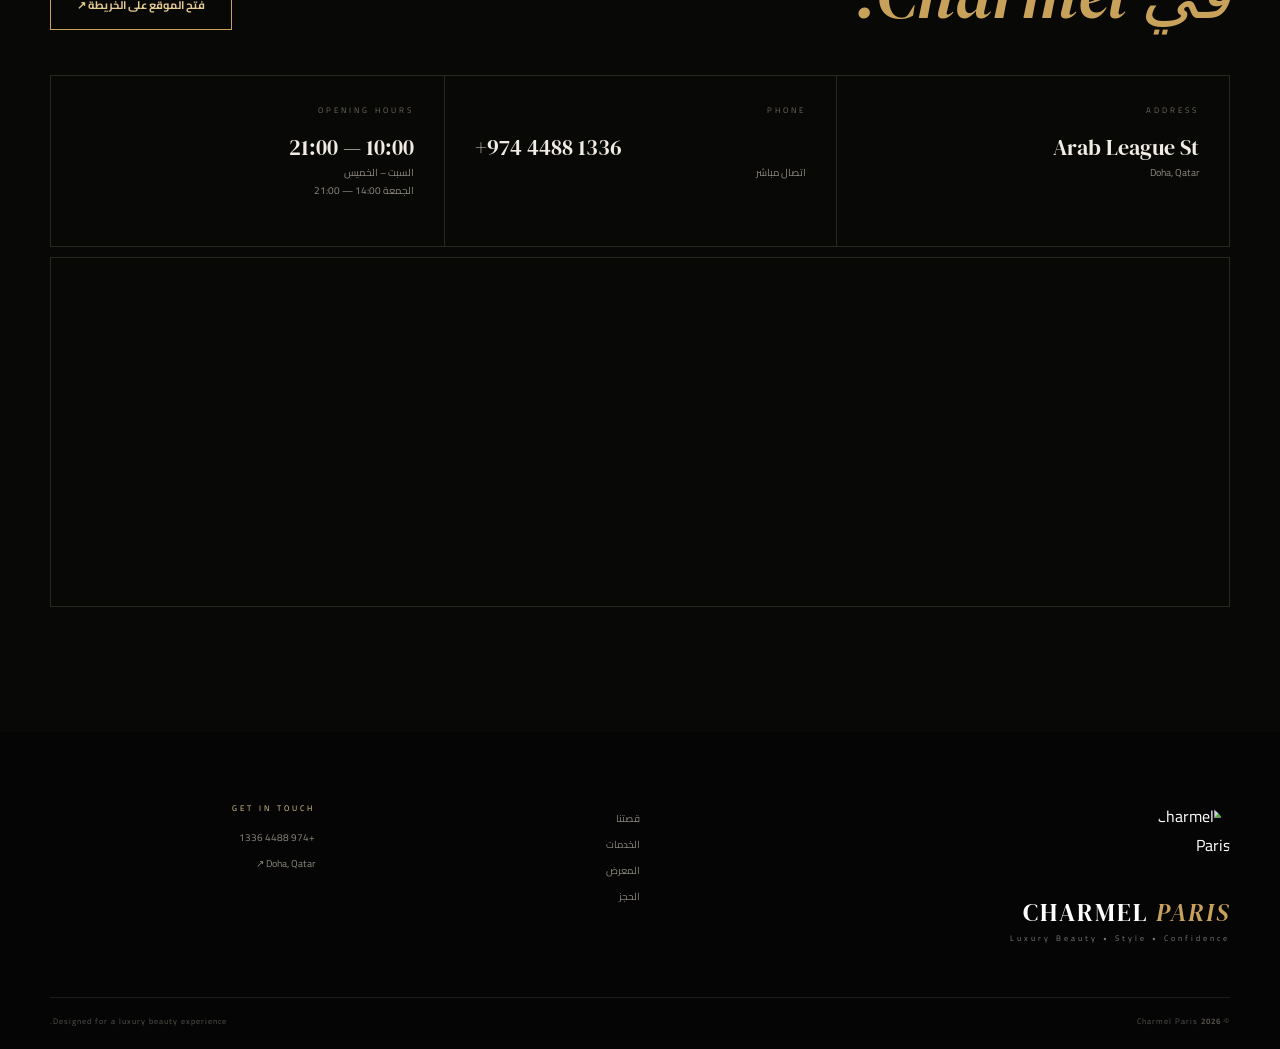
==== commit 4d2de730: "Add files via upload" ====
--- a/index.html
+++ b/index.html
@@ -1,198 +1,223 @@
 <!DOCTYPE html>
 <html lang="ar" dir="rtl">
 <head>
-  <meta charset="UTF-8" />
-  <meta name="viewport" content="width=device-width, initial-scale=1.0" />
-  <meta name="description" content="Charmel Paris — صالون تجميل فاخر للعناية بالشعر والمكياج والأظافر والجمال." />
-  <meta name="theme-color" content="#0b0b0b" />
-  <title>Charmel Paris | Luxury Beauty Salon</title>
+  <meta charset="UTF-8">
+  <meta name="viewport" content="width=device-width,initial-scale=1.0">
+  <meta name="description" content="Charmel Paris — Luxury Beauty Salon">
+  <meta name="theme-color" content="#080808">
+  <title>Charmel Paris — Luxury Beauty Salon</title>
   <link rel="preconnect" href="https://fonts.googleapis.com">
   <link rel="preconnect" href="https://fonts.gstatic.com" crossorigin>
-  <link href="https://fonts.googleapis.com/css2?family=Cairo:wght@400;500;600;700&family=Playfair+Display:wght@500;600;700&display=swap" rel="stylesheet">
-  <link rel="stylesheet" href="style.css" />
+  <link href="https://fonts.googleapis.com/css2?family=Cairo:wght@400;500;600;700&family=DM+Serif+Display:ital@0;1&family=Playfair+Display:wght@500;600;700&display=swap" rel="stylesheet">
+  <link rel="stylesheet" href="style.css">
 </head>
 <body>
-  <div class="topbar">
-    <div>تجربة جمال استثنائية • Charmel Paris</div>
-    <a href="#booking">احجزي موعدك الآن</a>
+
+<div class="announcement">
+  <span>CHARMEL PARIS</span>
+  <p>Luxury Beauty • Style • Confidence</p>
+  <a href="#booking">احجزي موعدك <b>↗</b></a>
+</div>
+
+<header class="header" id="header">
+  <div class="container nav-wrap">
+    <a href="#home" class="brand">
+      <img src="assets/logo.jpg" alt="Charmel Paris">
+      <span><strong>CHARMEL</strong><small>PARIS</small></span>
+    </a>
+
+    <button class="menu-btn" id="menuBtn" aria-label="القائمة"><span></span><span></span></button>
+
+    <nav class="nav" id="nav">
+      <a class="active" href="#home">الرئيسية</a>
+      <a href="#about">قصتنا</a>
+      <a href="#services">الخدمات</a>
+      <a href="#gallery">المعرض</a>
+      <a href="#booking">الحجز</a>
+      <a href="#contact">الموقع</a>
+      <a class="nav-button" href="#booking">احجزي الآن</a>
+    </nav>
   </div>
-
-  <header class="header" id="header">
-    <div class="container nav-wrap">
-      <a class="brand" href="#home" aria-label="Charmel Paris">
-        <img src="assets/logo.jpg" alt="Charmel Paris logo">
-        <span><b>CHARMEL</b><small>PARIS</small></span>
-      </a>
-
-      <button class="menu-btn" id="menuBtn" aria-label="فتح القائمة">☰</button>
-
-      <nav class="nav" id="nav">
-        <a class="active" href="#home">الرئيسية</a>
-        <a href="#about">عن الصالون</a>
-        <a href="#services">الخدمات</a>
-        <a href="#gallery">المعرض</a>
-        <a href="#booking">الحجز</a>
-        <a href="#contact">اتصل بنا</a>
-        <a class="nav-cta" href="#booking">احجزي موعدًا</a>
-      </nav>
-    </div>
-  </header>
-
-  <main>
-    <section class="hero" id="home">
-      <div class="hero-bg"></div>
-      <div class="hero-overlay"></div>
-      <div class="container hero-content">
-        <div class="eyebrow"><span></span> LUXURY BEAUTY EXPERIENCE <span></span></div>
-        <h1>جمالكِ<br><em>بلمسة باريسية</em></h1>
-        <p>صالون Charmel Paris — حيث تلتقي الأناقة، العناية، والخبرة في تجربة فاخرة مصممة لكِ.</p>
-        <div class="hero-actions">
-          <a class="btn btn-gold" href="#booking">احجزي موعدك</a>
-          <a class="btn btn-outline" href="#services">اكتشفي خدماتنا</a>
-        </div>
-        <div class="hero-trust">
-          <div><strong>10+</strong><span>سنوات خبرة</span></div>
-          <i></i>
-          <div><strong>5K+</strong><span>عميلة سعيدة</span></div>
-          <i></i>
-          <div><strong>20+</strong><span>خدمة تجميل</span></div>
-        </div>
-      </div>
-      <a class="scroll-down" href="#about">SCROLL <span>↓</span></a>
-    </section>
-
-    <section class="about section" id="about">
-      <div class="container about-grid">
-        <div class="section-media reveal">
-          <div class="media-frame">
-            <img src="https://images.unsplash.com/photo-1522337360788-8b13dee7a37e?auto=format&fit=crop&w=1200&q=85" alt="تصفيف شعر فاخر">
-          </div>
-          <div class="media-badge"><b>CP</b><span>CHARMEL PARIS</span></div>
-        </div>
-        <div class="about-copy reveal">
-          <div class="eyebrow dark">ABOUT CHARMEL PARIS</div>
-          <h2>لأنكِ تستحقين<br><em>الأجمل دائمًا</em></h2>
-          <p>نصنع في Charmel Paris تجربة تتجاوز زيارة الصالون. من لحظة وصولكِ حتى آخر لمسة، نهتم بالتفاصيل التي تمنحكِ شعورًا استثنائيًا.</p>
-          <p>فريقنا يجمع بين الخبرة، الذوق العصري، وأحدث تقنيات العناية بالشعر والبشرة والمكياج والأظافر.</p>
-          <div class="signature">Charmel Paris <span>Beauty • Style • Confidence</span></div>
-          <a class="text-link" href="#services">اكتشفي عالم Charmel <span>←</span></a>
-        </div>
-      </div>
-    </section>
-
-    <section class="services section dark-section" id="services">
-      <div class="container">
-        <div class="section-head center reveal">
-          <div class="eyebrow">OUR SIGNATURE SERVICES</div>
-          <h2>خدمات مصممة <em>لإطلالتك</em></h2>
-          <p>اختاري ما يناسبكِ، واتركي لنا مهمة إبراز جمالكِ بأرقى التفاصيل.</p>
-        </div>
-        <div class="service-grid">
-          <article class="service-card reveal">
-            <span class="service-num">01</span><div class="service-icon">✦</div>
-            <h3>الشعر</h3><p>قص، صبغات، تسريحات، علاجات وتصفيف احترافي.</p><a href="#booking">احجزي الخدمة →</a>
-          </article>
-          <article class="service-card reveal">
-            <span class="service-num">02</span><div class="service-icon">◌</div>
-            <h3>المكياج</h3><p>إطلالات ناعمة، مناسبات، وسهرات بلمسة احترافية.</p><a href="#booking">احجزي الخدمة →</a>
-          </article>
-          <article class="service-card reveal">
-            <span class="service-num">03</span><div class="service-icon">◇</div>
-            <h3>الأظافر</h3><p>مانيكير، باديكير، عناية وتصاميم أنيقة.</p><a href="#booking">احجزي الخدمة →</a>
-          </article>
-          <article class="service-card reveal">
-            <span class="service-num">04</span><div class="service-icon">✧</div>
-            <h3>الرموش والحواجب</h3><p>تحديد، رفع، ترتيب وإبراز جمال العينين.</p><a href="#booking">احجزي الخدمة →</a>
-          </article>
-          <article class="service-card reveal">
-            <span class="service-num">05</span><div class="service-icon">○</div>
-            <h3>العناية بالبشرة</h3><p>جلسات عناية واسترخاء لبشرة أكثر إشراقًا.</p><a href="#booking">احجزي الخدمة →</a>
-          </article>
-          <article class="service-card reveal">
-            <span class="service-num">06</span><div class="service-icon">♡</div>
-            <h3>تجربة الجمال</h3><p>باقة متكاملة تجمع أكثر من خدمة في زيارة واحدة.</p><a href="#booking">احجزي الخدمة →</a>
-          </article>
-        </div>
-      </div>
-    </section>
-
-    <section class="editorial section">
-      <div class="container editorial-grid">
-        <div class="editorial-copy reveal">
-          <div class="eyebrow dark">THE CHARMEL MOMENT</div>
-          <h2>تفاصيل صغيرة.<br><em>فرق كبير.</em></h2>
-          <p>نؤمن أن الفخامة ليست فقط في المكان، بل في جودة الخدمة، النظافة، الاهتمام، والنتيجة التي تغادرين بها.</p>
-          <div class="points">
-            <div><b>01</b><span>استشارة قبل الخدمة</span></div>
-            <div><b>02</b><span>منتجات وعناية مختارة</span></div>
-            <div><b>03</b><span>اهتمام شخصي بالتفاصيل</span></div>
-          </div>
-        </div>
-        <div class="editorial-image reveal">
-          <img src="https://images.unsplash.com/photo-1560066984-138dadb4c035?auto=format&fit=crop&w=1200&q=85" alt="صالون تجميل فاخر">
-          <div class="image-caption">THE ART OF BEAUTY</div>
-        </div>
-      </div>
-    </section>
-
-    <section class="gallery section dark-section" id="gallery">
-      <div class="container">
-        <div class="section-head reveal">
-          <div><div class="eyebrow">OUR GALLERY</div><h2>إلهام من <em>Charmel</em></h2></div>
-          <a class="text-link light" href="#booking">احجزي إطلالتك <span>←</span></a>
-        </div>
-        <div class="gallery-grid">
-          <div class="gallery-item large reveal"><img src="https://images.unsplash.com/photo-1487412720507-e7ab37603c6f?auto=format&fit=crop&w=1000&q=85" alt="مكياج"></div>
-          <div class="gallery-item reveal"><img src="https://images.unsplash.com/photo-1562322140-8baeececf3df?auto=format&fit=crop&w=800&q=85" alt="شعر"></div>
-          <div class="gallery-item reveal"><img src="https://images.unsplash.com/photo-1610992015732-2449b76344bc?auto=format&fit=crop&w=800&q=85" alt="أظافر"></div>
-          <div class="gallery-item reveal"><img src="https://images.unsplash.com/photo-1604654894610-df63bc536371?auto=format&fit=crop&w=800&q=85" alt="عناية"></div>
-          <div class="gallery-item reveal"><img src="https://images.unsplash.com/photo-1516975080664-ed2fc6a32937?auto=format&fit=crop&w=800&q=85" alt="تصفيف"></div>
-        </div>
-      </div>
-    </section>
-
-    <section class="booking section" id="booking">
-      <div class="container booking-grid">
-        <div class="booking-copy reveal">
-          <div class="eyebrow dark">BOOK YOUR EXPERIENCE</div>
-          <h2>موعدك يبدأ<br><em>من هنا</em></h2>
-          <p>أرسلي طلب الحجز وسيتواصل معكِ فريق Charmel Paris لتأكيد الموعد.</p>
-          <div class="booking-note"><span>✦</span><div><b>حجز سهل وسريع</b><small>اختاري الخدمة والتاريخ والوقت المفضل.</small></div></div>
-        </div>
-        <form class="booking-form reveal" id="bookingForm">
-          <div class="form-row"><label>الاسم الكامل<input id="name" required placeholder="اكتبي اسمك"></label><label>رقم الهاتف<input id="phone" required placeholder="+974 ..."></label></div>
-          <div class="form-row"><label>الخدمة<select id="service" required><option value="">اختاري الخدمة</option><option>الشعر</option><option>المكياج</option><option>الأظافر</option><option>الرموش والحواجب</option><option>العناية بالبشرة</option><option>باقة متكاملة</option></select></label><label>التاريخ<input id="date" type="date" required></label></div>
-          <label>الوقت المفضل<input id="time" type="time" required></label>
-          <label>ملاحظات إضافية<textarea id="message" rows="4" placeholder="أي تفاصيل تودين إضافتها؟"></textarea></label>
-          <button class="btn btn-gold full" type="submit">إرسال طلب الحجز <span>←</span></button>
-          <div class="form-status" id="formStatus"></div>
-        </form>
-      </div>
-    </section>
-
-    <section class="contact section dark-section" id="contact">
-      <div class="container">
-        <div class="section-head center reveal"><div class="eyebrow">VISIT CHARMEL PARIS</div><h2>ننتظركِ <em>بكل أناقة</em></h2></div>
-        <div class="contact-grid">
-          <div class="contact-card reveal"><span>01</span><h3>الموقع</h3><p>Arab League St<br>Doha, Qatar</p><a href="https://maps.app.goo.gl/cpLv1UpbArvzBpCG6" target="_blank" rel="noopener">فتح الخريطة ←</a></div>
-          <div class="contact-card reveal"><span>02</span><h3>الهاتف</h3><p dir="ltr">+974 4488 1336</p><a href="tel:+97444881336">اتصال مباشر ←</a></div>
-          <div class="contact-card reveal"><span>03</span><h3>ساعات العمل</h3><p>السبت – الخميس<br>10:00 – 21:00<br><br>الجمعة: 14:00 – 21:00</p></div>
-        </div>
-        <div class="map-wrap reveal"><iframe title="Charmel Paris location" src="https://www.google.com/maps?q=Arab%20League%20St%20Doha%20Qatar&output=embed" loading="lazy"></iframe></div>
-      </div>
-    </section>
-  </main>
-
-  <footer>
-    <div class="container footer-grid">
-      <div class="footer-brand"><img src="assets/logo.jpg" alt="Charmel Paris"><p>Luxury Beauty • Style • Confidence</p></div>
-      <div><h4>استكشفي</h4><a href="#about">عن الصالون</a><a href="#services">الخدمات</a><a href="#gallery">المعرض</a></div>
-      <div><h4>تواصلي</h4><a href="#booking">حجز موعد</a><a href="#contact">الموقع</a><a href="tel:+97444881336">+974 4488 1336</a></div>
-    </div>
-    <div class="copyright">© <span id="year"></span> Charmel Paris. All rights reserved.</div>
-  </footer>
-
-  <a class="whatsapp" href="https://wa.me/97444881336" target="_blank" rel="noopener" aria-label="WhatsApp">◔</a>
-  <script src="script.js"></script>
+</header>
+
+<main>
+  <section class="hero" id="home">
+    <div class="hero-image"></div>
+    <div class="hero-shade"></div>
+    <div class="hero-content container">
+      <div class="hero-kicker"><i></i> THE ART OF BEAUTY <i></i></div>
+      <h1>جمالكِ<br><em>بلمسة باريسية</em></h1>
+      <p>تجربة فاخرة للعناية بالشعر، المكياج والجمال، صُممت لتجعلكِ تشعرين بالاختلاف.</p>
+      <div class="hero-buttons">
+        <a href="#booking" class="gold-button">احجزي تجربتك <span>↗</span></a>
+        <a href="#services" class="line-button">اكتشفي الخدمات</a>
+      </div>
+    </div>
+
+    <div class="hero-side-note">
+      <span>EST.</span><b>CHARMEL<br>PARIS</b><span>BEAUTY SALON</span>
+    </div>
+
+    <div class="hero-bottom container">
+      <div><b>10+</b><span>سنوات خبرة</span></div>
+      <div><b>5K+</b><span>عميلة</span></div>
+      <div><b>20+</b><span>خدمة جمال</span></div>
+      <div class="hero-scroll">SCROLL <span>↓</span></div>
+    </div>
+  </section>
+
+  <div class="ticker">
+    <div>CHARMEL PARIS <span>✦</span> HAIR <span>✦</span> MAKEUP <span>✦</span> NAILS <span>✦</span> BEAUTY <span>✦</span> CHARMEL PARIS <span>✦</span> HAIR <span>✦</span> MAKEUP <span>✦</span></div>
+  </div>
+
+  <section class="intro section" id="about">
+    <div class="container intro-grid">
+      <div class="intro-visual reveal">
+        <div class="visual-main">
+          <img src="https://images.unsplash.com/photo-1487412720507-e7ab37603c6f?auto=format&fit=crop&w=1200&q=90" alt="إطلالة مكياج">
+        </div>
+        <div class="visual-small">
+          <img src="https://images.unsplash.com/photo-1562322140-8baeececf3df?auto=format&fit=crop&w=800&q=90" alt="تصفيف شعر">
+        </div>
+        <div class="visual-label"><b>CP</b><span>THE CHARMEL<br>EXPERIENCE</span></div>
+      </div>
+
+      <div class="intro-copy reveal">
+        <div class="overline">01 — OUR STORY</div>
+        <h2>الفخامة ليست<br><em>مظهرًا فقط.</em></h2>
+        <p class="lead">هي الإحساس الذي يبقى معكِ بعد مغادرة الصالون.</p>
+        <p>في Charmel Paris نجمع بين الذوق الفرنسي، اللمسة العصرية، والخبرة الاحترافية لنقدم لكِ تجربة جمال متكاملة.</p>
+        <p>كل تفصيل صُمم بعناية — من الأجواء إلى الخدمة وحتى اللمسة الأخيرة.</p>
+        <a href="#services" class="under-link">اكتشفي عالم Charmel <span>←</span></a>
+      </div>
+    </div>
+  </section>
+
+  <section class="services section dark" id="services">
+    <div class="container">
+      <div class="section-heading reveal">
+        <div><div class="overline gold">02 — SIGNATURE SERVICES</div><h2>خدماتنا، <em>بطريقتنا.</em></h2></div>
+        <p>كل خدمة تحمل توقيع Charmel Paris.</p>
+      </div>
+
+      <div class="services-grid">
+        <article class="service reveal">
+          <div class="service-photo"><img src="https://images.unsplash.com/photo-1560066984-138dadb4c035?auto=format&fit=crop&w=1000&q=90" alt="خدمات الشعر"></div>
+          <div class="service-body"><span>01</span><h3>Hair</h3><p>قص، لون، تصفيف وعلاجات شعر باحترافية.</p><a href="#booking">احجزي ↗</a></div>
+        </article>
+        <article class="service reveal">
+          <div class="service-photo"><img src="https://images.unsplash.com/photo-1487412720507-e7ab37603c6f?auto=format&fit=crop&w=1000&q=90" alt="المكياج"></div>
+          <div class="service-body"><span>02</span><h3>Makeup</h3><p>إطلالات ناعمة، مناسبات وسهرات بلمسة فنية.</p><a href="#booking">احجزي ↗</a></div>
+        </article>
+        <article class="service reveal">
+          <div class="service-photo"><img src="https://images.unsplash.com/photo-1604654894610-df63bc536371?auto=format&fit=crop&w=1000&q=90" alt="الأظافر"></div>
+          <div class="service-body"><span>03</span><h3>Nails</h3><p>عناية، مانيكير، باديكير وتصاميم أنيقة.</p><a href="#booking">احجزي ↗</a></div>
+        </article>
+        <article class="service reveal">
+          <div class="service-photo"><img src="https://images.unsplash.com/photo-1516975080664-ed2fc6a32937?auto=format&fit=crop&w=1000&q=90" alt="العناية"></div>
+          <div class="service-body"><span>04</span><h3>Beauty</h3><p>رموش، حواجب وعناية تمنحكِ إطلالة متكاملة.</p><a href="#booking">احجزي ↗</a></div>
+        </article>
+      </div>
+    </div>
+  </section>
+
+  <section class="statement">
+    <div class="statement-bg"></div>
+    <div class="statement-content reveal">
+      <span>YOUR BEAUTY. YOUR MOMENT.</span>
+      <h2>كوني <em>النسخة</em><br>التي تحبينها.</h2>
+      <a href="#booking">ابدئي تجربتك <b>↗</b></a>
+    </div>
+  </section>
+
+  <section class="experience section">
+    <div class="container experience-grid">
+      <div class="experience-copy reveal">
+        <div class="overline">03 — THE CHARMEL MOMENT</div>
+        <h2>من أول لحظة<br>حتى <em>آخر لمسة.</em></h2>
+        <p>نحن لا نريد فقط أن تبدين جميلة. نريد أن تشعري بالثقة، الراحة، والاهتمام.</p>
+        <div class="experience-list">
+          <div><b>01</b><span><strong>استشارة شخصية</strong><small>نفهم ما يناسبكِ قبل أن نبدأ.</small></span></div>
+          <div><b>02</b><span><strong>فريق متخصص</strong><small>خبرة واهتمام بالتفاصيل الصغيرة.</small></span></div>
+          <div><b>03</b><span><strong>نتيجة تستحقها</strong><small>إطلالة مصممة لتشبهكِ.</small></span></div>
+        </div>
+      </div>
+      <div class="experience-photo reveal">
+        <img src="https://images.unsplash.com/photo-1522337360788-8b13dee7a37e?auto=format&fit=crop&w=1300&q=90" alt="تجربة Charmel Paris">
+        <div class="photo-stamp">CHARMEL<br><small>PARIS</small></div>
+      </div>
+    </div>
+  </section>
+
+  <section class="gallery section dark" id="gallery">
+    <div class="container">
+      <div class="section-heading reveal">
+        <div><div class="overline gold">04 — GALLERY</div><h2>لحظات من <em>Charmel.</em></h2></div>
+        <a class="light-link" href="#booking">احجزي إطلالتك ↗</a>
+      </div>
+      <div class="gallery-grid">
+        <div class="gallery-card tall reveal"><img src="https://images.unsplash.com/photo-1487412720507-e7ab37603c6f?auto=format&fit=crop&w=1000&q=90" alt="مكياج فاخر"></div>
+        <div class="gallery-card reveal"><img src="https://images.unsplash.com/photo-1562322140-8baeececf3df?auto=format&fit=crop&w=900&q=90" alt="شعر"></div>
+        <div class="gallery-card reveal"><img src="https://images.unsplash.com/photo-1604654894610-df63bc536371?auto=format&fit=crop&w=900&q=90" alt="أظافر"></div>
+        <div class="gallery-card reveal"><img src="https://images.unsplash.com/photo-1610992015732-2449b76344bc?auto=format&fit=crop&w=900&q=90" alt="أظافر وعناية"></div>
+        <div class="gallery-card reveal"><img src="https://images.unsplash.com/photo-1516975080664-ed2fc6a32937?auto=format&fit=crop&w=900&q=90" alt="تصفيف"></div>
+      </div>
+    </div>
+  </section>
+
+  <section class="booking section" id="booking">
+    <div class="container booking-grid">
+      <div class="booking-intro reveal">
+        <div class="overline">05 — BOOKING</div>
+        <h2>موعدكِ يبدأ<br><em>من هنا.</em></h2>
+        <p>اختاري الخدمة والموعد المناسب، وسيتواصل معكِ فريق Charmel Paris لتأكيد الحجز.</p>
+        <div class="booking-detail"><span>✦</span><div><b>حجز مباشر</b><small>يرسل الطلب مباشرة إلى WhatsApp.</small></div></div>
+      </div>
+
+      <form class="booking-form reveal" id="bookingForm">
+        <div class="form-head"><span>BOOK YOUR EXPERIENCE</span><b>01 / 01</b></div>
+        <div class="form-row">
+          <label>الاسم الكامل<input id="name" required placeholder="اكتبي اسمك"></label>
+          <label>رقم الهاتف<input id="phone" required placeholder="+974 ..."></label>
+        </div>
+        <div class="form-row">
+          <label>الخدمة<select id="service" required><option value="">اختاري الخدمة</option><option>الشعر</option><option>المكياج</option><option>الأظافر</option><option>الرموش والحواجب</option><option>العناية بالبشرة</option><option>باقة متكاملة</option></select></label>
+          <label>التاريخ<input id="date" type="date" required></label>
+        </div>
+        <label>الوقت المفضل<input id="time" type="time" required></label>
+        <label>ملاحظات<textarea id="message" rows="3" placeholder="أي تفاصيل إضافية؟"></textarea></label>
+        <button class="gold-button full" type="submit">إرسال طلب الحجز <span>↗</span></button>
+        <div id="formStatus" class="form-status"></div>
+      </form>
+    </div>
+  </section>
+
+  <section class="visit section dark" id="contact">
+    <div class="container">
+      <div class="visit-head reveal">
+        <div><div class="overline gold">06 — VISIT US</div><h2>نلتقي بكِ<br><em>في Charmel.</em></h2></div>
+        <a class="gold-outline" href="https://maps.app.goo.gl/cpLv1UpbArvzBpCG6" target="_blank" rel="noopener">فتح الموقع على الخريطة ↗</a>
+      </div>
+      <div class="visit-grid">
+        <div class="visit-card reveal"><span>ADDRESS</span><b>Arab League St</b><p>Doha, Qatar</p></div>
+        <div class="visit-card reveal"><span>PHONE</span><b dir="ltr">+974 4488 1336</b><p>اتصال مباشر</p></div>
+        <div class="visit-card reveal"><span>OPENING HOURS</span><b>10:00 — 21:00</b><p>السبت – الخميس<br>الجمعة 14:00 — 21:00</p></div>
+      </div>
+      <div class="map"><iframe title="Charmel Paris" src="https://www.google.com/maps?q=Arab%20League%20St%20Doha%20Qatar&output=embed" loading="lazy"></iframe></div>
+    </div>
+  </section>
+</main>
+
+<footer>
+  <div class="container footer-main">
+    <div class="footer-logo"><img src="assets/logo.jpg" alt="Charmel Paris"><h3>CHARMEL <i>PARIS</i></h3><p>Luxury Beauty • Style • Confidence</p></div>
+    <div class="footer-links"><a href="#about">قصتنا</a><a href="#services">الخدمات</a><a href="#gallery">المعرض</a><a href="#booking">الحجز</a></div>
+    <div class="footer-contact"><span>GET IN TOUCH</span><a href="tel:+97444881336">+974 4488 1336</a><a href="https://maps.app.goo.gl/cpLv1UpbArvzBpCG6" target="_blank">Doha, Qatar ↗</a></div>
+  </div>
+  <div class="container footer-bottom"><span>© <b id="year"></b> Charmel Paris</span><span>Designed for a luxury beauty experience.</span></div>
+</footer>
+
+<a class="whatsapp" href="https://wa.me/97444881336" target="_blank" rel="noopener" aria-label="WhatsApp"><span>◔</span></a>
+<script src="script.js"></script>
 </body>
 </html>
--- a/style.css
+++ b/style.css
@@ -1,29 +1,33 @@
 :root{
-  --black:#0b0b0b;--black2:#11110f;--panel:#171613;--cream:#f5f0e8;
-  --gold:#c9a35f;--gold2:#e4c789;--muted:#aaa49a;--line:rgba(201,163,95,.25);
-  --serif:"Playfair Display",serif;--sans:"Cairo",sans-serif;--max:1180px
+--black:#080807;--black2:#10100e;--cream:#f2eee7;--paper:#e9e3d9;
+--gold:#c8a15b;--gold2:#e5ca91;--ink:#171512;--muted:#716b63;
+--line:rgba(200,161,91,.25);--serif:"DM Serif Display","Playfair Display",serif;
+--sans:"Cairo",sans-serif;--max:1180px
 }
-*{box-sizing:border-box;margin:0;padding:0}html{scroll-behavior:smooth}
-body{font-family:var(--sans);background:var(--cream);color:#181613;line-height:1.8}
+*{box-sizing:border-box;margin:0;padding:0}
+html{scroll-behavior:smooth}
+body{background:var(--cream);color:var(--ink);font-family:var(--sans);line-height:1.8;overflow-x:hidden}
 a{text-decoration:none;color:inherit}img{display:block;width:100%;object-fit:cover}
-.container{width:min(var(--max),calc(100% - 40px));margin:auto}
-.topbar{height:34px;background:#050505;color:#d7c7a8;display:flex;align-items:center;justify-content:center;gap:22px;font-size:11px;letter-spacing:.6px}
-.topbar a{color:var(--gold2)}
-.header{position:fixed;top:34px;left:0;width:100%;z-index:50;background:rgba(7,7,7,.68);backdrop-filter:blur(15px);border-bottom:1px solid rgba(255,255,255,.08);transition:.3s}
-.nav-wrap{min-height:82px;display:flex;align-items:center;justify-content:space-between}
-.brand{display:flex;align-items:center;gap:10px;color:#fff}.brand img{width:48px;height:48px;border-radius:50%;object-fit:cover;border:1px solid var(--gold)}
-.brand span{display:flex;flex-direction:column;font-family:var(--serif);line-height:1}.brand b{font-size:20px;letter-spacing:2px}.brand small{font-size:9px;letter-spacing:5px;color:var(--gold);margin-top:5px;text-align:center}
-.nav{display:flex;align-items:center;gap:24px;color:#eee;font-size:13px}.nav>a{position:relative;padding:28px 0}.nav>a:not(.nav-cta):after{content:"";position:absolute;bottom:19px;right:0;width:0;height:1px;background:var(--gold);transition:.25s}.nav>a:hover:after,.nav>a.active:after{width:100%}.nav-cta{border:1px solid var(--gold);padding:9px 18px!important;color:var(--gold2);margin-right:4px}.menu-btn{display:none;background:none;border:0;color:#fff;font-size:27px}
-.hero{height:100vh;min-height:700px;position:relative;color:#fff;display:flex;align-items:center;overflow:hidden}.hero-bg{position:absolute;inset:0;background:url("https://images.unsplash.com/photo-1560066984-138dadb4c035?auto=format&fit=crop&w=2200&q=90") center/cover no-repeat;transform:scale(1.03)}.hero-overlay{position:absolute;inset:0;background:linear-gradient(90deg,rgba(0,0,0,.78),rgba(0,0,0,.45) 55%,rgba(0,0,0,.3))}.hero-content{position:relative;z-index:2;padding-top:80px}.eyebrow{color:var(--gold2);font-size:10px;letter-spacing:3px;font-weight:700;display:flex;align-items:center;gap:12px}.eyebrow span{display:inline-block;width:28px;height:1px;background:var(--gold)}.hero h1{font-family:var(--serif);font-size:clamp(52px,8vw,96px);line-height:1.05;font-weight:500;margin:25px 0 18px;max-width:800px}.hero h1 em,.section h2 em{font-style:italic;color:var(--gold2)}.hero p{max-width:570px;color:#e1ddd6;font-size:16px}.hero-actions{display:flex;gap:12px;margin-top:30px}.btn{display:inline-flex;align-items:center;justify-content:center;gap:12px;min-height:50px;padding:0 28px;font-family:var(--sans);font-weight:700;font-size:13px;border:1px solid transparent;cursor:pointer}.btn-gold{background:var(--gold);color:#090806}.btn-gold:hover{background:var(--gold2)}.btn-outline{border-color:rgba(255,255,255,.55);color:#fff}.btn-outline:hover{border-color:var(--gold);color:var(--gold2)}.hero-trust{display:flex;align-items:center;gap:28px;margin-top:65px}.hero-trust div{display:flex;flex-direction:column}.hero-trust strong{font:600 25px var(--serif);color:var(--gold2)}.hero-trust span{font-size:10px;color:#ccc}.hero-trust i{height:35px;width:1px;background:rgba(255,255,255,.22)}.scroll-down{position:absolute;bottom:30px;left:50%;transform:translateX(-50%);font-size:9px;letter-spacing:3px;color:#ccc;z-index:3}.scroll-down span{color:var(--gold);margin-right:8px}
-.section{padding:110px 0}.dark-section{background:var(--black);color:#fff}.about-grid,.editorial-grid,.booking-grid{display:grid;grid-template-columns:1fr 1fr;gap:90px;align-items:center}.section-media{position:relative;padding:20px 0 0 20px}.media-frame{height:600px;overflow:hidden}.media-frame img{height:100%}.media-badge{position:absolute;bottom:0;left:0;width:170px;height:170px;background:var(--gold);display:flex;flex-direction:column;align-items:center;justify-content:center;color:#090806}.media-badge b{font:700 45px var(--serif)}.media-badge span{font-size:8px;letter-spacing:2px}.eyebrow.dark{color:#9b7b45}.section h2{font:500 clamp(42px,5vw,65px)/1.1 var(--serif);margin:18px 0 22px}.about-copy>p{color:#69635b;margin-bottom:15px;font-size:15px}.signature{font:600 25px var(--serif);margin-top:28px}.signature span{display:block;font:10px var(--sans);color:#9b7b45;letter-spacing:2px;margin-top:2px}.text-link{display:inline-flex;gap:12px;color:#8e6d3b;font-size:12px;font-weight:700;margin-top:28px}.text-link.light{color:var(--gold2)}
-.section-head{margin-bottom:45px}.section-head.center{text-align:center}.section-head.center .eyebrow{justify-content:center}.section-head p{color:#aaa;font-size:14px}.services .section-head h2,.gallery .section-head h2,.contact .section-head h2{color:#fff}
-.service-grid{display:grid;grid-template-columns:repeat(3,1fr);border-top:1px solid var(--line);border-right:1px solid var(--line)}.service-card{min-height:285px;padding:32px;border-left:1px solid var(--line);border-bottom:1px solid var(--line);position:relative;transition:.3s;background:linear-gradient(145deg,rgba(255,255,255,.02),transparent)}.service-card:hover{background:rgba(201,163,95,.07);transform:translateY(-5px)}.service-num{position:absolute;top:24px;left:25px;color:#6f6659;font-size:10px}.service-icon{color:var(--gold);font-size:35px}.service-card h3{font:500 28px var(--serif);margin:18px 0 8px}.service-card p{font-size:12px;color:#aaa;max-width:260px}.service-card a{position:absolute;bottom:28px;color:var(--gold2);font-size:10px;letter-spacing:1px}
-.editorial-image{position:relative;height:600px}.editorial-image img{height:100%}.image-caption{position:absolute;bottom:20px;right:20px;background:rgba(0,0,0,.72);color:var(--gold2);padding:8px 14px;font-size:9px;letter-spacing:3px}.points{border-top:1px solid #ddd;margin-top:30px}.points div{display:flex;align-items:center;gap:20px;border-bottom:1px solid #ddd;padding:14px 0}.points b{font:16px var(--serif);color:var(--gold)}.points span{font-size:12px}
-.gallery-grid{display:grid;grid-template-columns:2fr 1fr 1fr;grid-template-rows:270px 270px;gap:12px}.gallery-item{overflow:hidden}.gallery-item.large{grid-row:span 2}.gallery-item img{height:100%;transition:.6s}.gallery-item:hover img{transform:scale(1.05)}
-.booking{background:#eee7dc}.booking-copy p{color:#6e675e;max-width:450px}.booking-note{display:flex;gap:15px;margin-top:30px;align-items:center}.booking-note>span{font-size:30px;color:var(--gold)}.booking-note b,.booking-note small{display:block}.booking-note b{font-size:13px}.booking-note small{font-size:11px;color:#777}.booking-form{background:#0c0c0b;color:#fff;padding:38px}.form-row{display:grid;grid-template-columns:1fr 1fr;gap:16px}.booking-form label{display:block;font-size:10px;color:#c8c1b8;margin-bottom:16px}.booking-form input,.booking-form select,.booking-form textarea{width:100%;border:1px solid #3b3934;background:#171614;color:#fff;padding:13px;margin-top:7px;font-family:var(--sans);outline:none}.booking-form input:focus,.booking-form select:focus,.booking-form textarea:focus{border-color:var(--gold)}.full{width:100%}.form-status{font-size:11px;color:var(--gold2);margin-top:12px;min-height:20px}
-.contact-grid{display:grid;grid-template-columns:repeat(3,1fr);gap:1px;background:var(--line);margin-bottom:12px}.contact-card{background:#0b0b0b;padding:30px;min-height:230px}.contact-card>span{color:#777;font-size:10px}.contact-card h3{font:500 27px var(--serif);margin:15px 0 8px}.contact-card p{color:#aaa;font-size:12px}.contact-card a{color:var(--gold2);font-size:10px;display:inline-block;margin-top:14px}.map-wrap{height:340px;border:1px solid var(--line)}.map-wrap iframe{width:100%;height:100%;border:0;filter:grayscale(1) contrast(1.1)}
-footer{background:#050505;color:#fff;padding:65px 0 20px}.footer-grid{display:grid;grid-template-columns:2fr 1fr 1fr;gap:60px}.footer-brand img{width:75px;height:75px;border-radius:50%;margin-bottom:15px}.footer-brand p{color:#777;font-size:10px;letter-spacing:2px}.footer-grid h4{color:var(--gold2);font:500 20px var(--serif);margin-bottom:16px}.footer-grid a{display:block;color:#888;font-size:11px;margin:7px 0}.copyright{border-top:1px solid #222;margin-top:45px;padding-top:18px;text-align:center;color:#555;font-size:9px;letter-spacing:1px}
-.whatsapp{position:fixed;bottom:22px;left:22px;width:55px;height:55px;border-radius:50%;background:#25d366;color:#fff;display:grid;place-items:center;font-size:27px;z-index:60;box-shadow:0 10px 25px rgba(0,0,0,.25)}
-.reveal{opacity:0;transform:translateY(25px);transition:.7s ease}.reveal.show{opacity:1;transform:none}
-@media(max-width:900px){.nav{gap:13px}.nav>a{font-size:11px}.service-grid{grid-template-columns:repeat(2,1fr)}.about-grid,.editorial-grid,.booking-grid{grid-template-columns:1fr;gap:45px}.media-frame,.editorial-image{height:500px}.gallery-grid{grid-template-columns:1fr 1fr;grid-template-rows:260px 260px 260px}.gallery-item.large{grid-row:span 1}.gallery-item.large{grid-column:span 2}.contact-grid{grid-template-columns:1fr}.footer-grid{grid-template-columns:1fr 1fr}}
-@media(max-width:700px){.topbar{font-size:9px}.header{top:34px}.nav-wrap{min-height:70px}.menu-btn{display:block}.nav{display:none;position:absolute;top:70px;right:0;left:0;background:#080808;padding:15px 20px;flex-direction:column;align-items:stretch;gap:0;border-bottom:1px solid #222}.nav.open{display:flex}.nav>a{padding:12px 0;border-bottom:1px solid #1c1c1c}.nav>a:after{display:none}.nav-cta{text-align:center;margin-top:10px}.hero{min-height:720px}.hero-content{padding-top:100px}.hero h1{font-size:55px}.hero p{font-size:13px}.hero-trust{gap:12px;margin-top:45px}.hero-trust strong{font-size:20px}.hero-trust span{font-size:8px}.hero-trust i{height:28px}.section{padding:75px 0}.container{width:min(var(--max),calc(100% - 28px))}.service-grid{grid-template-columns:1fr}.form-row{grid-template-columns:1fr}.booking-form{padding:24px}.gallery-grid{grid-template-columns:1fr;grid-template-rows:300px 220px 220px 220px 220px}.gallery-item.large{grid-column:auto}.footer-grid{grid-template-columns:1fr}.brand span{display:none}.brand img{width:44px;height:44px}.hero-actions{flex-direction:column;align-items:flex-start}.btn{min-width:190px}.section h2{font-size:42px}}
+.container{width:min(var(--max),calc(100% - 44px));margin:auto}
+.announcement{height:32px;background:#050505;color:#aaa39a;display:flex;align-items:center;justify-content:center;gap:28px;font-size:9px;letter-spacing:1.5px;text-transform:uppercase}
+.announcement span{color:var(--gold2)}.announcement a{color:var(--gold2)}.announcement b{font-size:12px;margin-right:5px}
+.header{position:fixed;top:32px;left:0;width:100%;height:82px;z-index:100;background:rgba(8,8,7,.45);backdrop-filter:blur(18px);border-bottom:1px solid rgba(255,255,255,.08);transition:.3s}
+.nav-wrap{height:100%;display:flex;align-items:center;justify-content:space-between}
+.brand{display:flex;align-items:center;gap:11px;color:#fff}.brand img{width:49px;height:49px;border-radius:50%;border:1px solid var(--gold);object-fit:cover}.brand span{display:flex;flex-direction:column;line-height:1}.brand strong{font:700 19px var(--serif);letter-spacing:2.5px}.brand small{font-size:8px;letter-spacing:5px;color:var(--gold);text-align:center;margin-top:4px}
+.nav{display:flex;align-items:center;gap:25px;color:#eee;font-size:11px}.nav>a{position:relative;padding:30px 0}.nav>a:not(.nav-button):after{content:"";position:absolute;bottom:22px;right:0;width:0;height:1px;background:var(--gold2);transition:.25s}.nav>a:hover:after,.nav>a.active:after{width:100%}.nav-button{border:1px solid var(--gold);padding:9px 19px!important;color:var(--gold2);margin-right:4px}.menu-btn{display:none;background:none;border:0;width:35px;height:35px;position:relative}.menu-btn span{position:absolute;right:4px;width:25px;height:1px;background:#fff;transition:.25s}.menu-btn span:first-child{top:12px}.menu-btn span:last-child{top:21px}
+.hero{height:100svh;min-height:720px;position:relative;color:#fff;overflow:hidden;display:flex;align-items:center}.hero-image{position:absolute;inset:0;background:url("https://images.unsplash.com/photo-1560066984-138dadb4c035?auto=format&fit=crop&w=2400&q=92") center/cover no-repeat;transform:scale(1.03)}.hero-shade{position:absolute;inset:0;background:linear-gradient(90deg,rgba(0,0,0,.82),rgba(0,0,0,.42) 55%,rgba(0,0,0,.18)),linear-gradient(0deg,rgba(0,0,0,.65),transparent 40%)}.hero-content{position:relative;z-index:2;padding-top:95px}.hero-kicker{display:flex;align-items:center;gap:12px;color:var(--gold2);font-size:9px;letter-spacing:4px}.hero-kicker i{width:32px;height:1px;background:var(--gold)}.hero h1{font:500 clamp(58px,8vw,105px)/.98 var(--serif);margin:27px 0 20px;max-width:780px}.hero h1 em{font-style:italic;color:var(--gold2)}.hero p{max-width:535px;color:#d6d1c9;font-size:14px}.hero-buttons{display:flex;gap:13px;margin-top:32px}.gold-button,.line-button,.gold-outline{min-height:50px;padding:0 26px;display:inline-flex;align-items:center;justify-content:center;gap:16px;font-size:11px;font-weight:700;cursor:pointer}.gold-button{background:var(--gold);color:#090806;border:1px solid var(--gold)}.gold-button:hover{background:var(--gold2);border-color:var(--gold2)}.gold-button span{font-size:16px}.line-button{color:#fff;border:1px solid rgba(255,255,255,.45)}.line-button:hover{border-color:var(--gold);color:var(--gold2)}
+.hero-side-note{position:absolute;left:28px;top:43%;z-index:3;display:flex;flex-direction:column;align-items:center;gap:9px;color:#b5afa6;font-size:7px;letter-spacing:3px;writing-mode:vertical-rl}.hero-side-note b{font:12px var(--serif);color:var(--gold2);letter-spacing:2px}.hero-bottom{position:absolute;bottom:27px;left:50%;transform:translateX(-50%);z-index:3;display:flex;align-items:end;gap:28px}.hero-bottom>div:not(.hero-scroll){display:flex;flex-direction:column}.hero-bottom b{font:24px var(--serif);color:var(--gold2)}.hero-bottom span{font-size:8px;color:#bbb;letter-spacing:1px}.hero-bottom>div:nth-child(2),.hero-bottom>div:nth-child(3){border-right:1px solid rgba(255,255,255,.2);padding-right:28px}.hero-scroll{margin-right:auto;color:#aaa;font-size:8px;letter-spacing:3px}.hero-scroll span{color:var(--gold);font-size:15px;margin-right:8px}
+.ticker{height:54px;background:var(--gold);overflow:hidden;display:flex;align-items:center;color:#111;font:13px var(--serif);letter-spacing:3px;white-space:nowrap}.ticker div{animation:ticker 24s linear infinite}.ticker span{padding:0 22px;font-size:10px}@keyframes ticker{from{transform:translateX(0)}to{transform:translateX(35%)}}
+.section{padding:125px 0}.dark{background:var(--black);color:#fff}.overline{font-size:9px;letter-spacing:3px;color:#92713f;font-weight:700}.overline.gold{color:var(--gold2)}h2{font:500 clamp(45px,5.3vw,72px)/1.05 var(--serif)}h2 em{font-style:italic;color:var(--gold)}
+.intro-grid{display:grid;grid-template-columns:1.03fr .97fr;gap:105px;align-items:center}.intro-visual{height:620px;position:relative;padding:0 40px 40px 0}.visual-main{height:100%;overflow:hidden}.visual-main img{height:100%}.visual-small{position:absolute;bottom:0;left:0;width:190px;height:235px;border:10px solid var(--cream);overflow:hidden}.visual-small img{height:100%}.visual-label{position:absolute;top:35px;right:0;width:145px;height:145px;background:var(--gold);display:flex;flex-direction:column;justify-content:center;align-items:center;color:#111}.visual-label b{font:55px var(--serif);line-height:1}.visual-label span{text-align:center;font-size:7px;letter-spacing:2px;line-height:1.5}.intro-copy h2{margin:19px 0 25px}.intro-copy p{max-width:500px;color:var(--muted);font-size:14px;margin:10px 0}.intro-copy .lead{font-size:18px;color:#332f2a}.under-link{display:inline-flex;gap:14px;color:#8b6a38;font-size:11px;font-weight:700;margin-top:24px}.under-link span{font-size:16px}
+.section-heading{display:flex;justify-content:space-between;align-items:end;margin-bottom:45px}.section-heading h2{margin-top:17px}.section-heading>p{color:#8d877e;font-size:11px;max-width:230px}.services-grid{display:grid;grid-template-columns:repeat(4,1fr);gap:10px}.service{background:#121210;border:1px solid #282720;transition:.35s}.service:hover{transform:translateY(-8px);border-color:var(--gold)}.service-photo{height:320px;overflow:hidden}.service-photo img{height:100%;transition:.7s;filter:saturate(.82)}.service:hover .service-photo img{transform:scale(1.06);filter:saturate(1)}.service-body{padding:22px 20px 25px;position:relative;min-height:180px}.service-body>span{color:#6e675d;font-size:9px;letter-spacing:2px}.service-body h3{font:500 32px var(--serif);margin:5px 0}.service-body p{font-size:10px;color:#918b83;line-height:1.8}.service-body a{position:absolute;bottom:19px;left:20px;color:var(--gold2);font-size:9px;letter-spacing:1px}
+.statement{height:680px;position:relative;display:grid;place-items:center;text-align:center;color:#fff;overflow:hidden}.statement-bg{position:absolute;inset:0;background:linear-gradient(rgba(0,0,0,.54),rgba(0,0,0,.68)),url("https://images.unsplash.com/photo-1516975080664-ed2fc6a32937?auto=format&fit=crop&w=2200&q=90") center/cover;transform:scale(1.02)}.statement-content{position:relative;z-index:2}.statement-content>span{font-size:9px;letter-spacing:5px;color:var(--gold2)}.statement h2{font-size:clamp(55px,8vw,100px);margin:22px 0 32px}.statement h2 em{color:#fff}.statement-content>a{display:inline-flex;color:var(--gold2);gap:12px;border-bottom:1px solid var(--gold);padding-bottom:7px;font-size:11px}.statement-content b{font-size:17px}
+.experience-grid{display:grid;grid-template-columns:1fr 1fr;gap:100px;align-items:center}.experience-copy h2{margin:18px 0 22px}.experience-copy>p{color:var(--muted);font-size:14px;max-width:480px}.experience-list{margin-top:30px;border-top:1px solid #d5cec3}.experience-list>div{display:flex;gap:18px;align-items:flex-start;padding:17px 0;border-bottom:1px solid #d5cec3}.experience-list b{color:var(--gold);font:17px var(--serif)}.experience-list strong,.experience-list small{display:block}.experience-list strong{font-size:12px}.experience-list small{font-size:10px;color:#817a71;margin-top:2px}.experience-photo{height:650px;position:relative}.experience-photo img{height:100%}.photo-stamp{position:absolute;right:20px;bottom:20px;width:120px;height:120px;background:var(--gold);color:#0b0b0a;display:grid;place-items:center;text-align:center;font:20px var(--serif);line-height:1}.photo-stamp small{font:7px var(--sans);letter-spacing:4px}
+.gallery .section-heading{margin-bottom:38px}.light-link{color:var(--gold2);font-size:10px}.gallery-grid{display:grid;grid-template-columns:1.45fr 1fr 1fr;grid-template-rows:270px 270px;gap:9px}.gallery-card{overflow:hidden}.gallery-card.tall{grid-row:span 2}.gallery-card img{height:100%;transition:.8s;filter:saturate(.8)}.gallery-card:hover img{transform:scale(1.06);filter:saturate(1)}
+.booking{background:var(--paper)}.booking-grid{display:grid;grid-template-columns:.9fr 1.1fr;gap:95px;align-items:center}.booking-intro h2{margin:18px 0 25px}.booking-intro>p{color:var(--muted);font-size:14px;max-width:430px}.booking-detail{display:flex;align-items:center;gap:15px;margin-top:32px}.booking-detail>span{color:var(--gold);font-size:28px}.booking-detail b,.booking-detail small{display:block}.booking-detail b{font-size:12px}.booking-detail small{font-size:10px;color:#777}.booking-form{background:#0b0b0a;color:#fff;padding:40px;box-shadow:0 20px 60px rgba(0,0,0,.15)}.form-head{display:flex;justify-content:space-between;color:var(--gold2);font-size:9px;letter-spacing:3px;border-bottom:1px solid #292823;padding-bottom:18px;margin-bottom:25px}.form-head b{color:#6d675d;font-weight:400}.form-row{display:grid;grid-template-columns:1fr 1fr;gap:15px}.booking-form label{display:block;color:#aaa29a;font-size:9px;margin-bottom:15px}.booking-form input,.booking-form select,.booking-form textarea{display:block;width:100%;margin-top:7px;background:#151513;color:#fff;border:1px solid #33312c;padding:12px 13px;font:11px var(--sans);outline:0}.booking-form input:focus,.booking-form select:focus,.booking-form textarea:focus{border-color:var(--gold)}.booking-form textarea{resize:vertical}.full{width:100%}.form-status{color:var(--gold2);font-size:10px;min-height:20px;margin-top:9px}
+.visit-head{display:flex;align-items:end;justify-content:space-between;margin-bottom:45px}.visit-head h2{margin-top:18px}.gold-outline{border:1px solid var(--gold);color:var(--gold2)}.visit-grid{display:grid;grid-template-columns:repeat(3,1fr);border:1px solid #292720}.visit-card{padding:28px 30px;border-left:1px solid #292720;min-height:170px}.visit-card:last-child{border-left:0}.visit-card span{display:block;color:#6f675d;font-size:8px;letter-spacing:3px}.visit-card b{display:block;font:22px var(--serif);color:#f1ece3;margin:13px 0 2px}.visit-card p{font-size:10px;color:#8e8981}.map{height:350px;margin-top:10px;border:1px solid #292720}.map iframe{width:100%;height:100%;border:0;filter:grayscale(1) contrast(1.15)}
+footer{background:#050505;color:#fff;padding:70px 0 20px}.footer-main{display:grid;grid-template-columns:2fr 1fr 1fr;gap:60px;align-items:start}.footer-logo img{width:78px;height:78px;border-radius:50%;margin-bottom:15px}.footer-logo h3{font:500 25px var(--serif);letter-spacing:2px}.footer-logo h3 i{font-style:italic;color:var(--gold)}.footer-logo p{font-size:8px;letter-spacing:3px;color:#777;margin-top:3px}.footer-links a,.footer-contact a{display:block;color:#8a857d;font-size:10px;margin:8px 0}.footer-contact span{display:block;color:var(--gold2);font-size:8px;letter-spacing:3px;margin-bottom:12px}.footer-bottom{border-top:1px solid #1d1c19;margin-top:50px;padding-top:17px;display:flex;justify-content:space-between;color:#56534e;font-size:8px;letter-spacing:1px}
+.whatsapp{position:fixed;left:22px;bottom:22px;width:56px;height:56px;background:#20c967;color:#fff;border-radius:50%;z-index:150;display:grid;place-items:center;box-shadow:0 12px 35px rgba(0,0,0,.28)}.whatsapp span{font-size:28px}
+.reveal{opacity:0;transform:translateY(28px);transition:opacity .8s ease,transform .8s ease}.reveal.show{opacity:1;transform:none}
+@media(max-width:1000px){.nav{gap:14px}.nav>a{font-size:10px}.services-grid{grid-template-columns:repeat(2,1fr)}.intro-grid,.experience-grid,.booking-grid{gap:55px}.hero-side-note{display:none}.section{padding:95px 0}}
+@media(max-width:700px){.announcement{gap:10px;font-size:7px}.announcement p{display:none}.header{height:70px}.nav-wrap{height:70px}.brand span{display:none}.brand img{width:44px;height:44px}.menu-btn{display:block}.nav{display:none;position:absolute;top:70px;right:0;left:0;background:rgba(6,6,6,.98);padding:10px 22px 22px;flex-direction:column;gap:0;border-bottom:1px solid #28251f}.nav.open{display:flex}.nav>a{padding:11px 0;border-bottom:1px solid #1c1b18}.nav-button{text-align:center;margin-top:10px}.hero{min-height:760px}.hero-content{padding-top:95px}.hero h1{font-size:58px}.hero p{font-size:12px}.hero-buttons{flex-direction:column;align-items:flex-start}.hero-bottom{gap:13px;bottom:22px}.hero-bottom b{font-size:19px}.hero-bottom>div:nth-child(2),.hero-bottom>div:nth-child(3){padding-right:13px}.hero-scroll{display:none}.section{padding:75px 0}.container{width:calc(100% - 28px)}.intro-grid,.experience-grid,.booking-grid{grid-template-columns:1fr;gap:45px}.intro-visual{height:470px;padding-right:25px;padding-bottom:25px}.visual-small{width:135px;height:170px;border-width:7px}.visual-label{width:105px;height:105px}.visual-label b{font-size:42px}.section-heading,.visit-head{display:block}.section-heading>p{margin-top:15px}.services-grid{grid-template-columns:1fr}.service-photo{height:300px}.statement{height:560px}.experience-photo{height:500px}.gallery-grid{grid-template-columns:1fr 1fr;grid-template-rows:230px 230px 230px}.gallery-card.tall{grid-row:span 1;grid-column:span 2}.gallery-card:nth-child(4),.gallery-card:nth-child(5){grid-column:span 1}.form-row{grid-template-columns:1fr}.booking-form{padding:25px}.visit-grid{grid-template-columns:1fr}.visit-card{border-left:0;border-bottom:1px solid #292720}.visit-card:last-child{border-bottom:0}.footer-main{grid-template-columns:1fr;gap:30px}.footer-bottom{display:block}.footer-bottom span{display:block;margin-top:7px}}
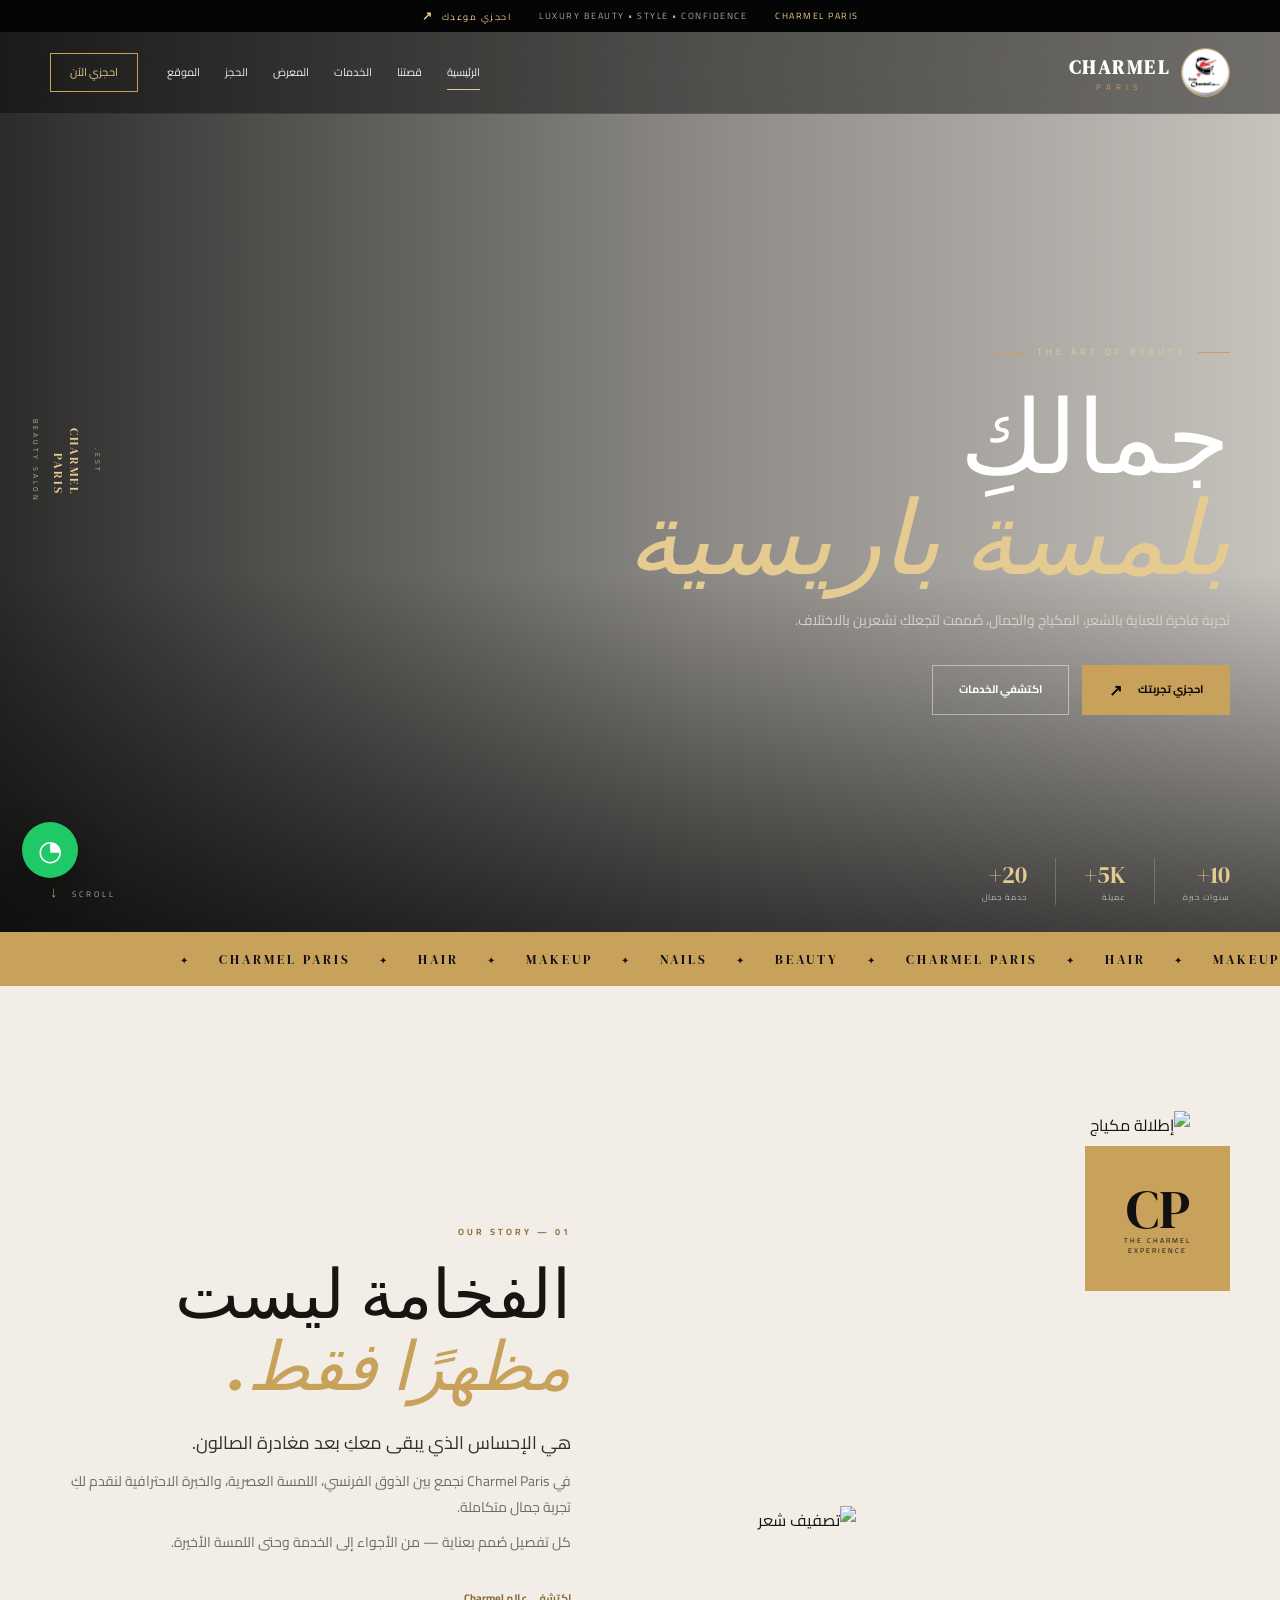
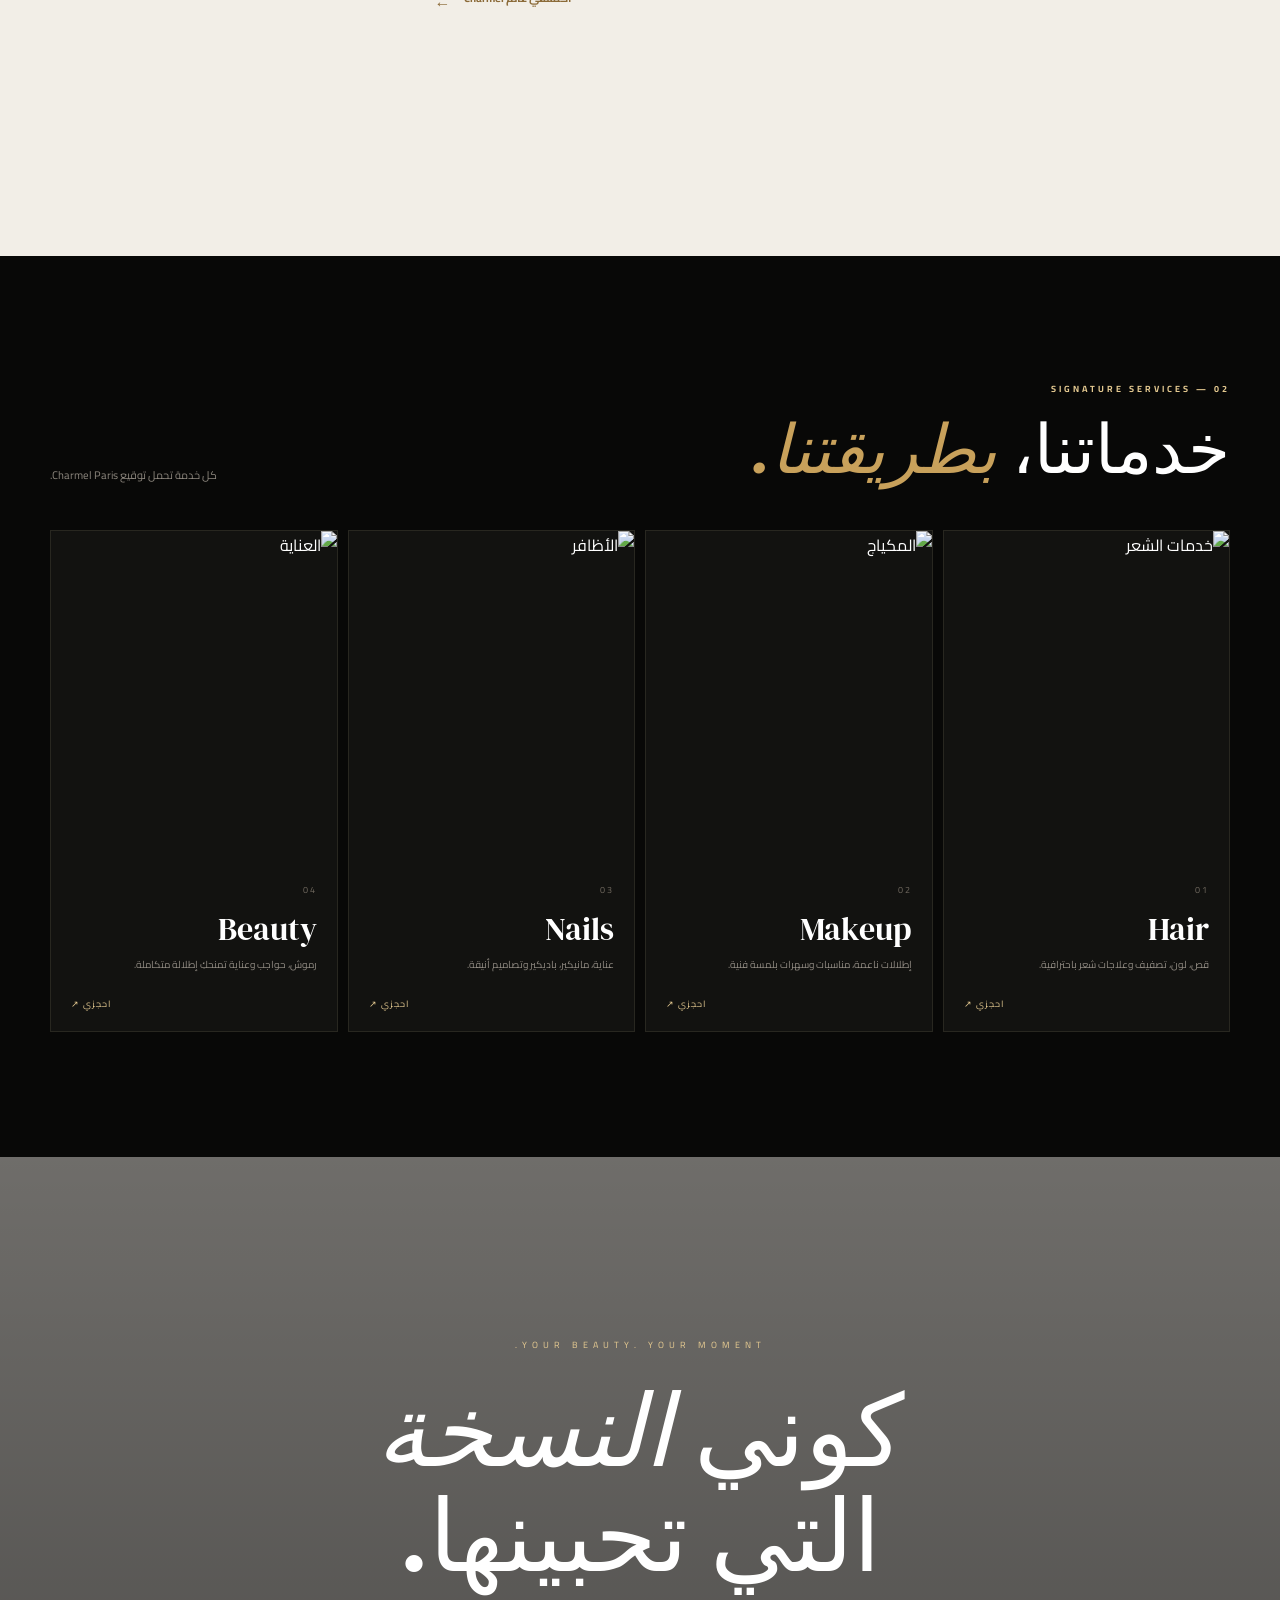
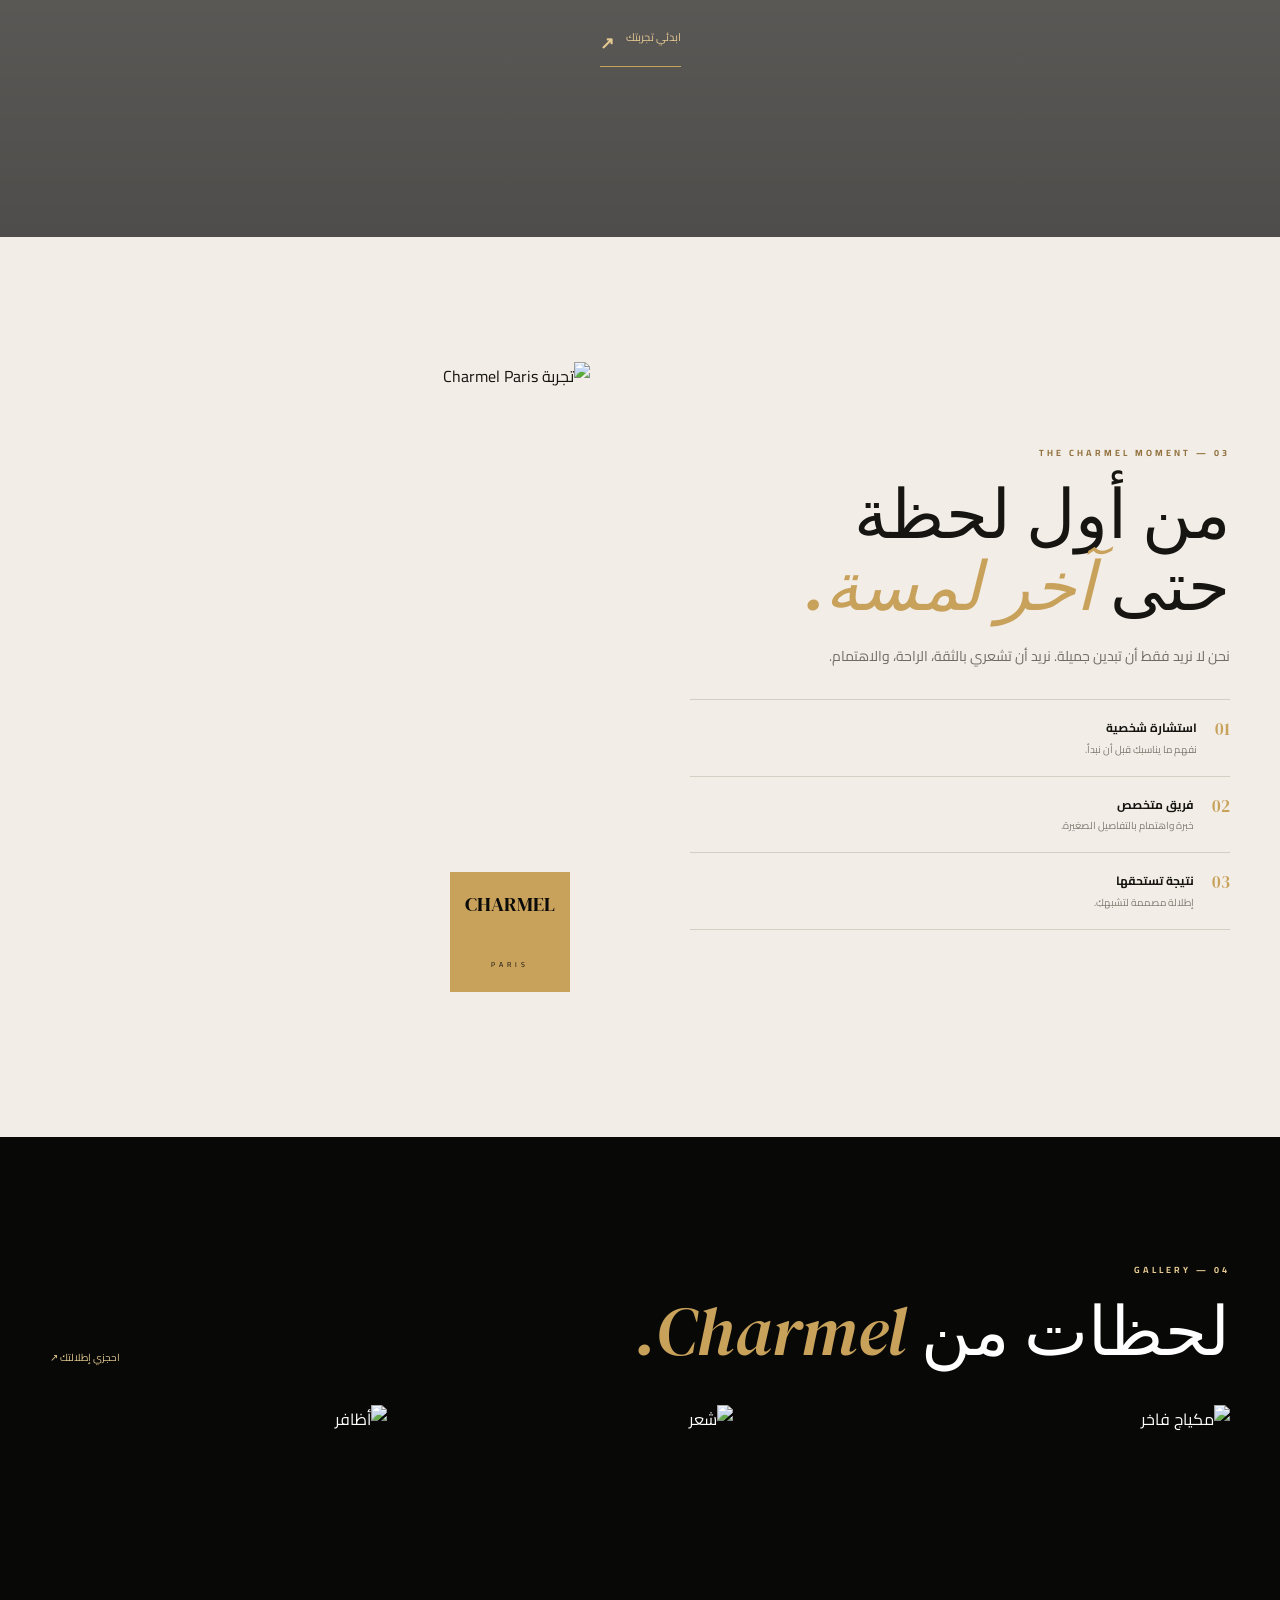
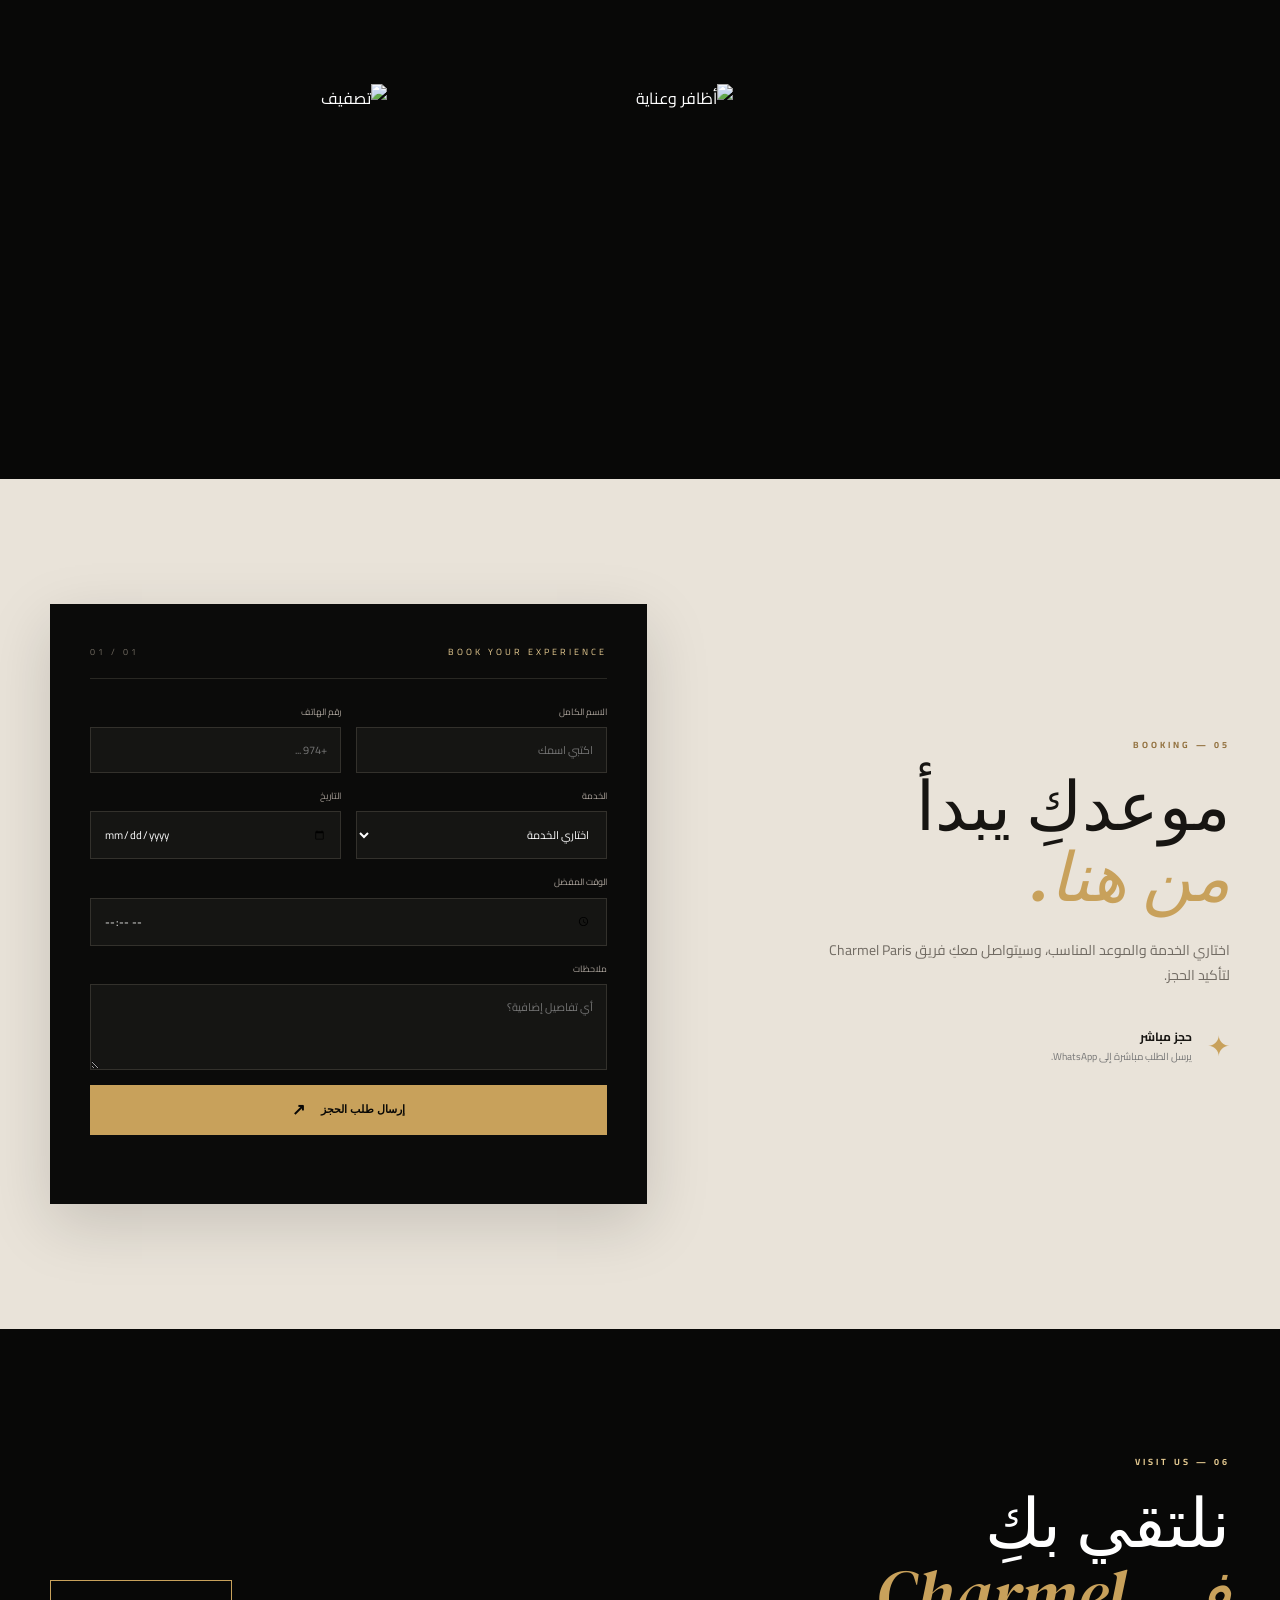
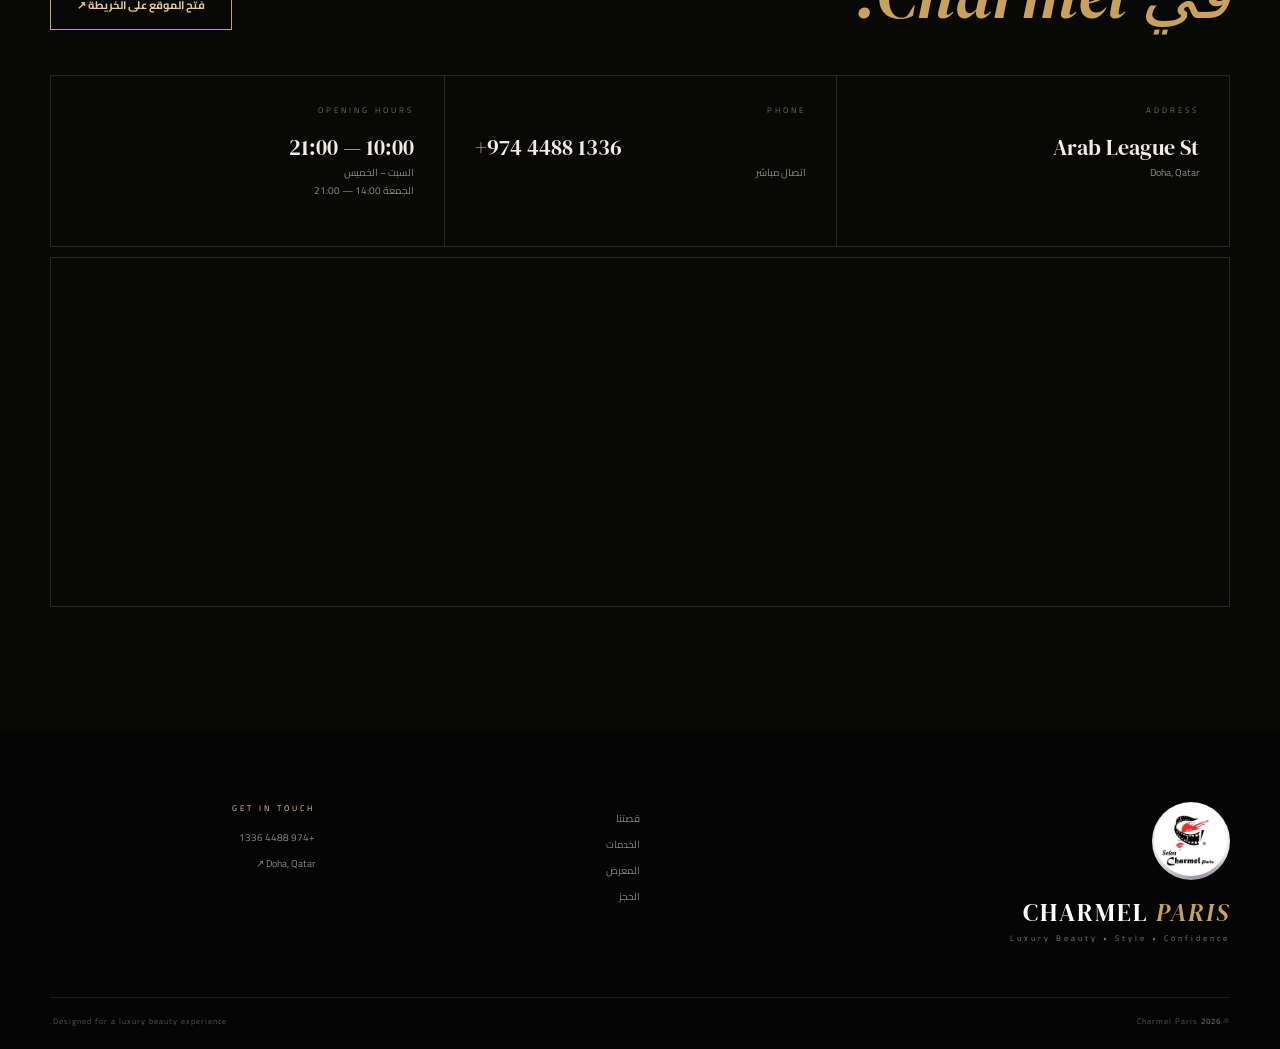
==== commit 379f4273: "Add files via upload" ====
--- a/index.html
+++ b/index.html
@@ -22,7 +22,7 @@
 <header class="header" id="header">
   <div class="container nav-wrap">
     <a href="#home" class="brand">
-      <img src="assets/logo.jpg" alt="Charmel Paris">
+      <img src="logo.jpg" alt="Charmel Paris">
       <span><strong>CHARMEL</strong><small>PARIS</small></span>
     </a>
 
@@ -210,7 +210,7 @@
 
 <footer>
   <div class="container footer-main">
-    <div class="footer-logo"><img src="assets/logo.jpg" alt="Charmel Paris"><h3>CHARMEL <i>PARIS</i></h3><p>Luxury Beauty • Style • Confidence</p></div>
+    <div class="footer-logo"><img src="logo.jpg" alt="Charmel Paris"><h3>CHARMEL <i>PARIS</i></h3><p>Luxury Beauty • Style • Confidence</p></div>
     <div class="footer-links"><a href="#about">قصتنا</a><a href="#services">الخدمات</a><a href="#gallery">المعرض</a><a href="#booking">الحجز</a></div>
     <div class="footer-contact"><span>GET IN TOUCH</span><a href="tel:+97444881336">+974 4488 1336</a><a href="https://maps.app.goo.gl/cpLv1UpbArvzBpCG6" target="_blank">Doha, Qatar ↗</a></div>
   </div>
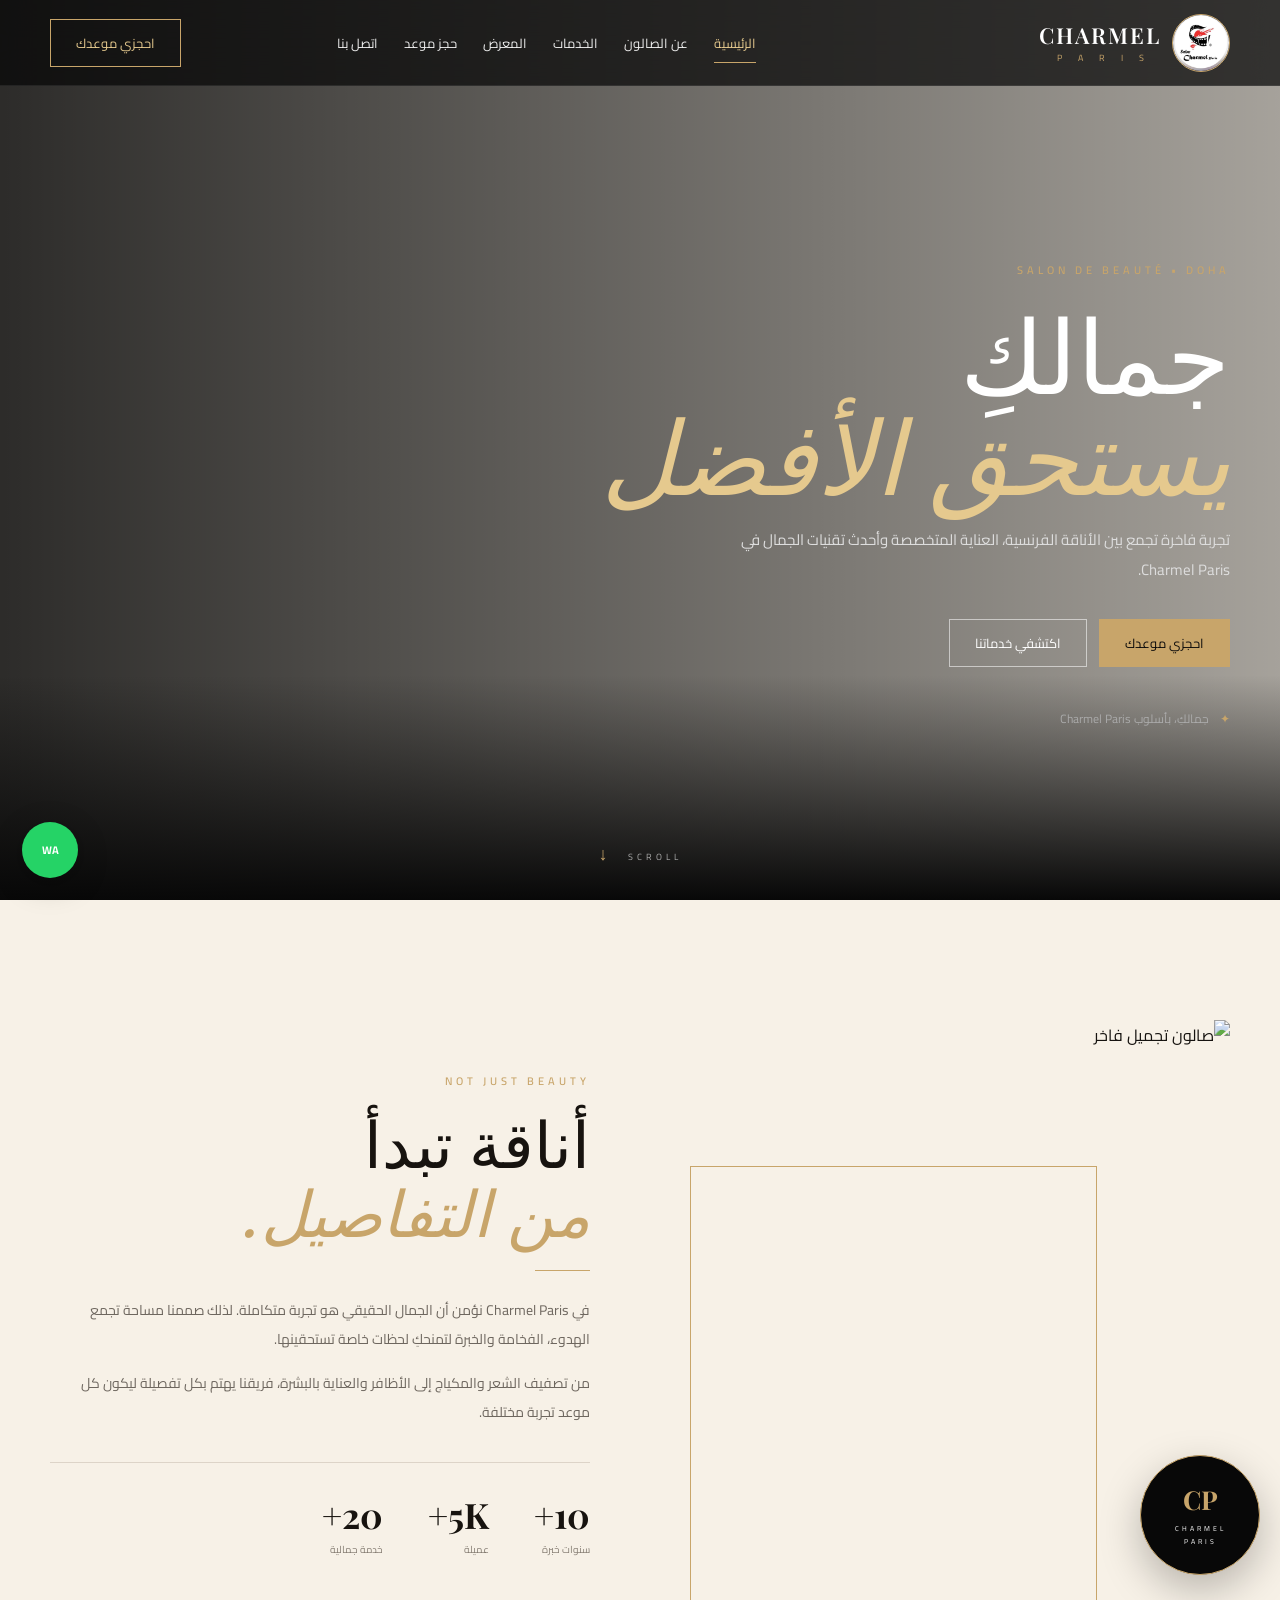
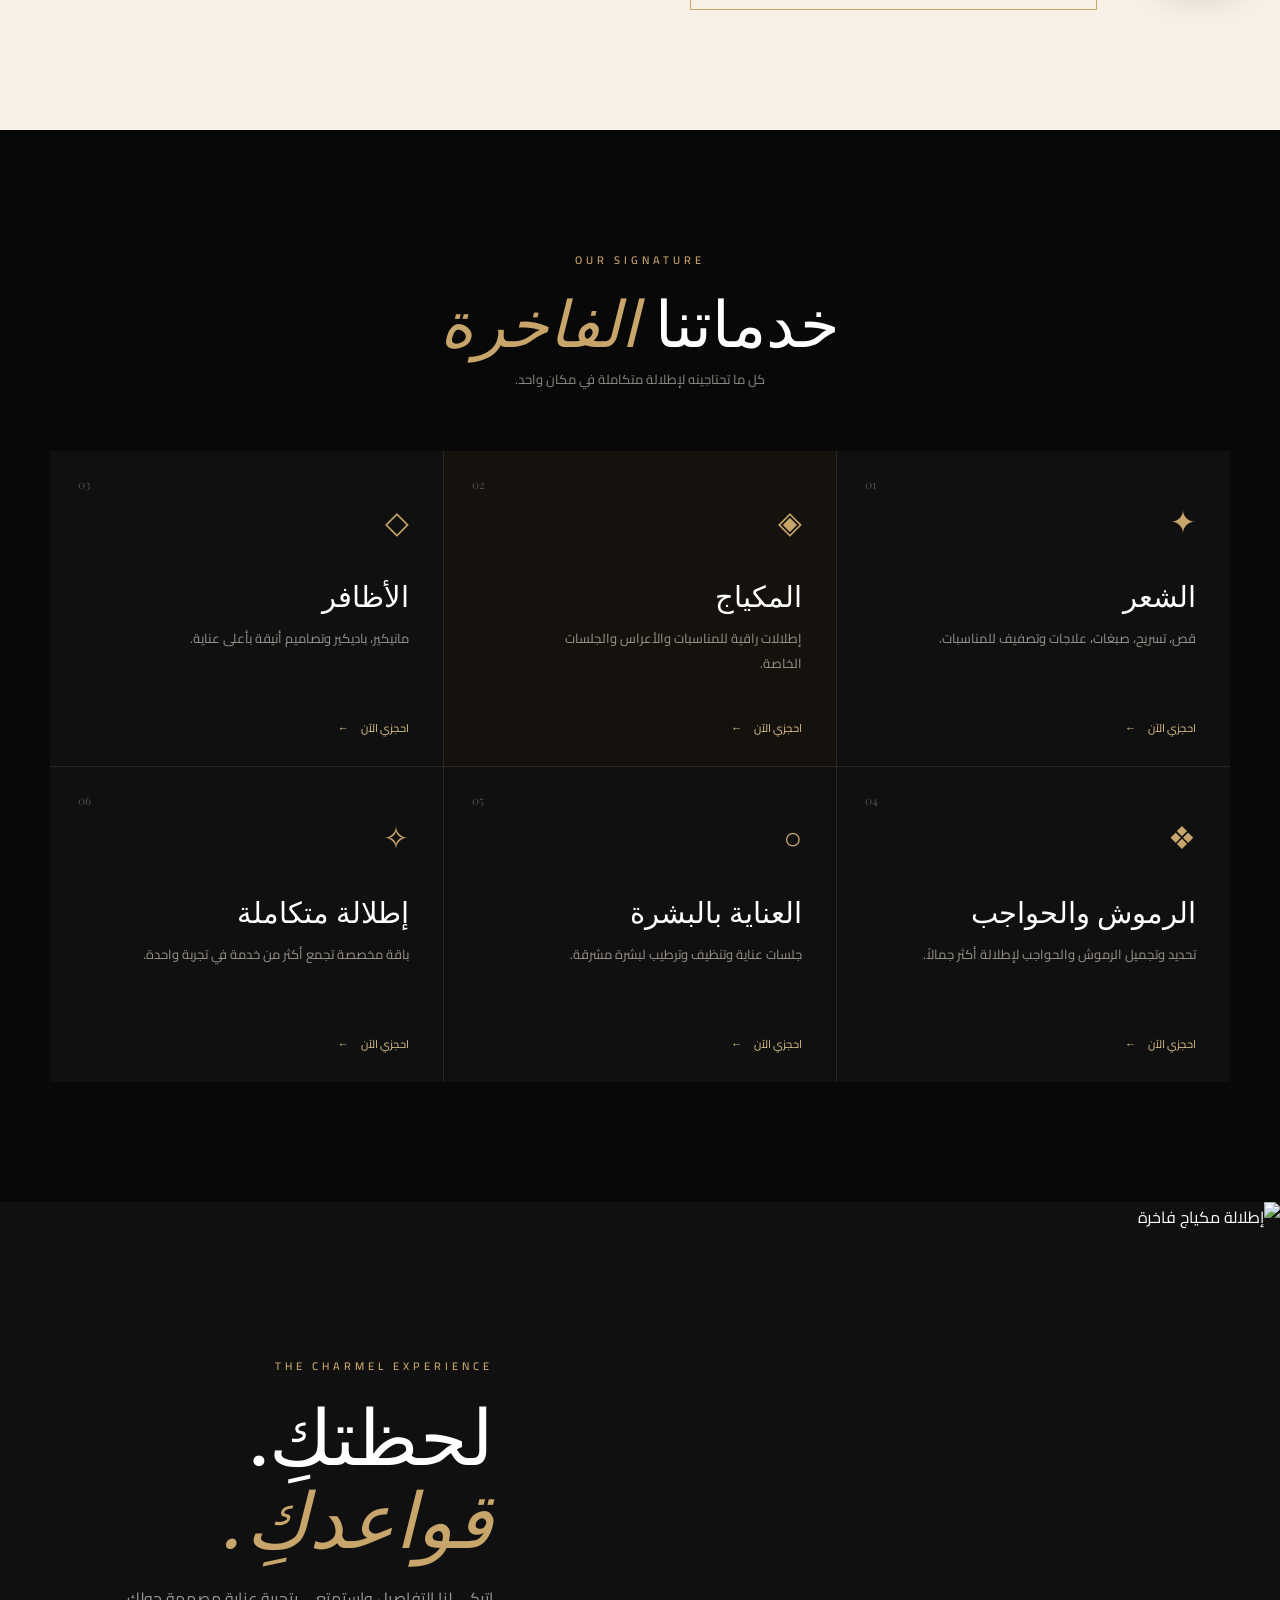
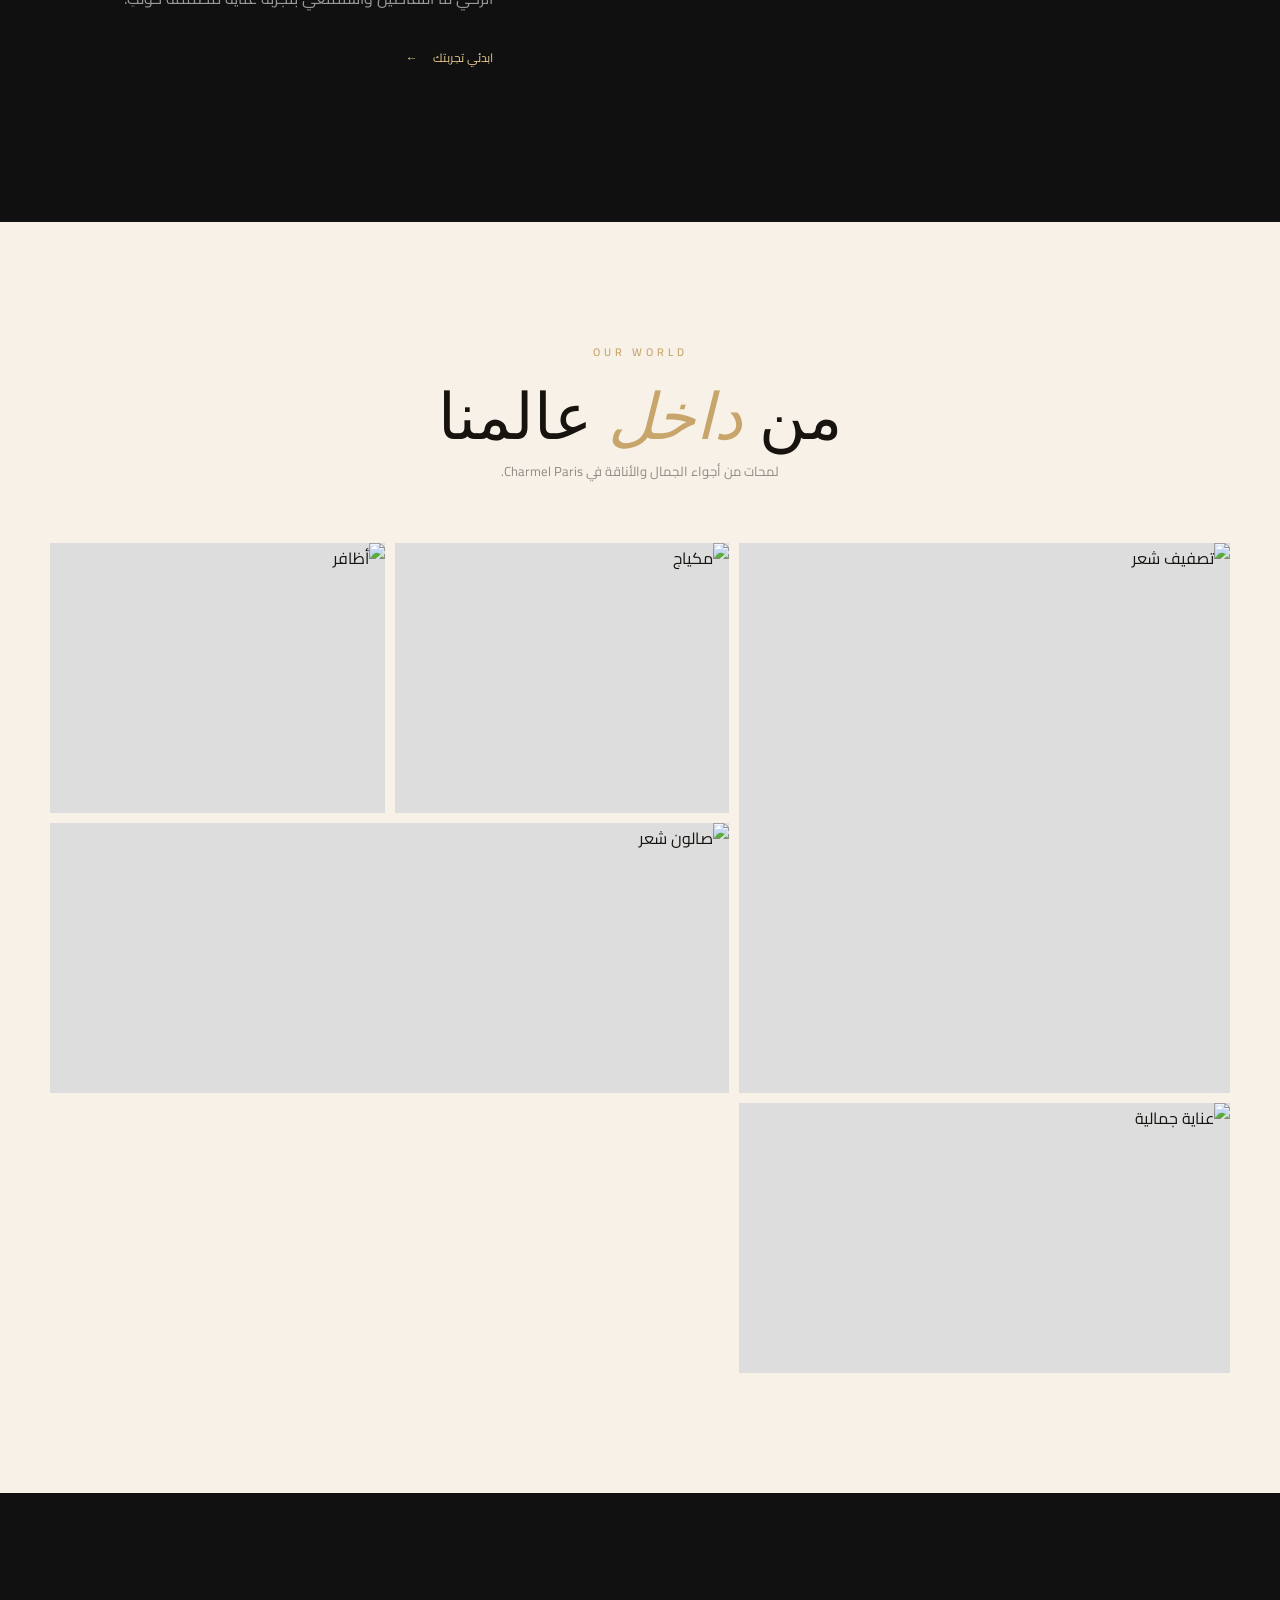
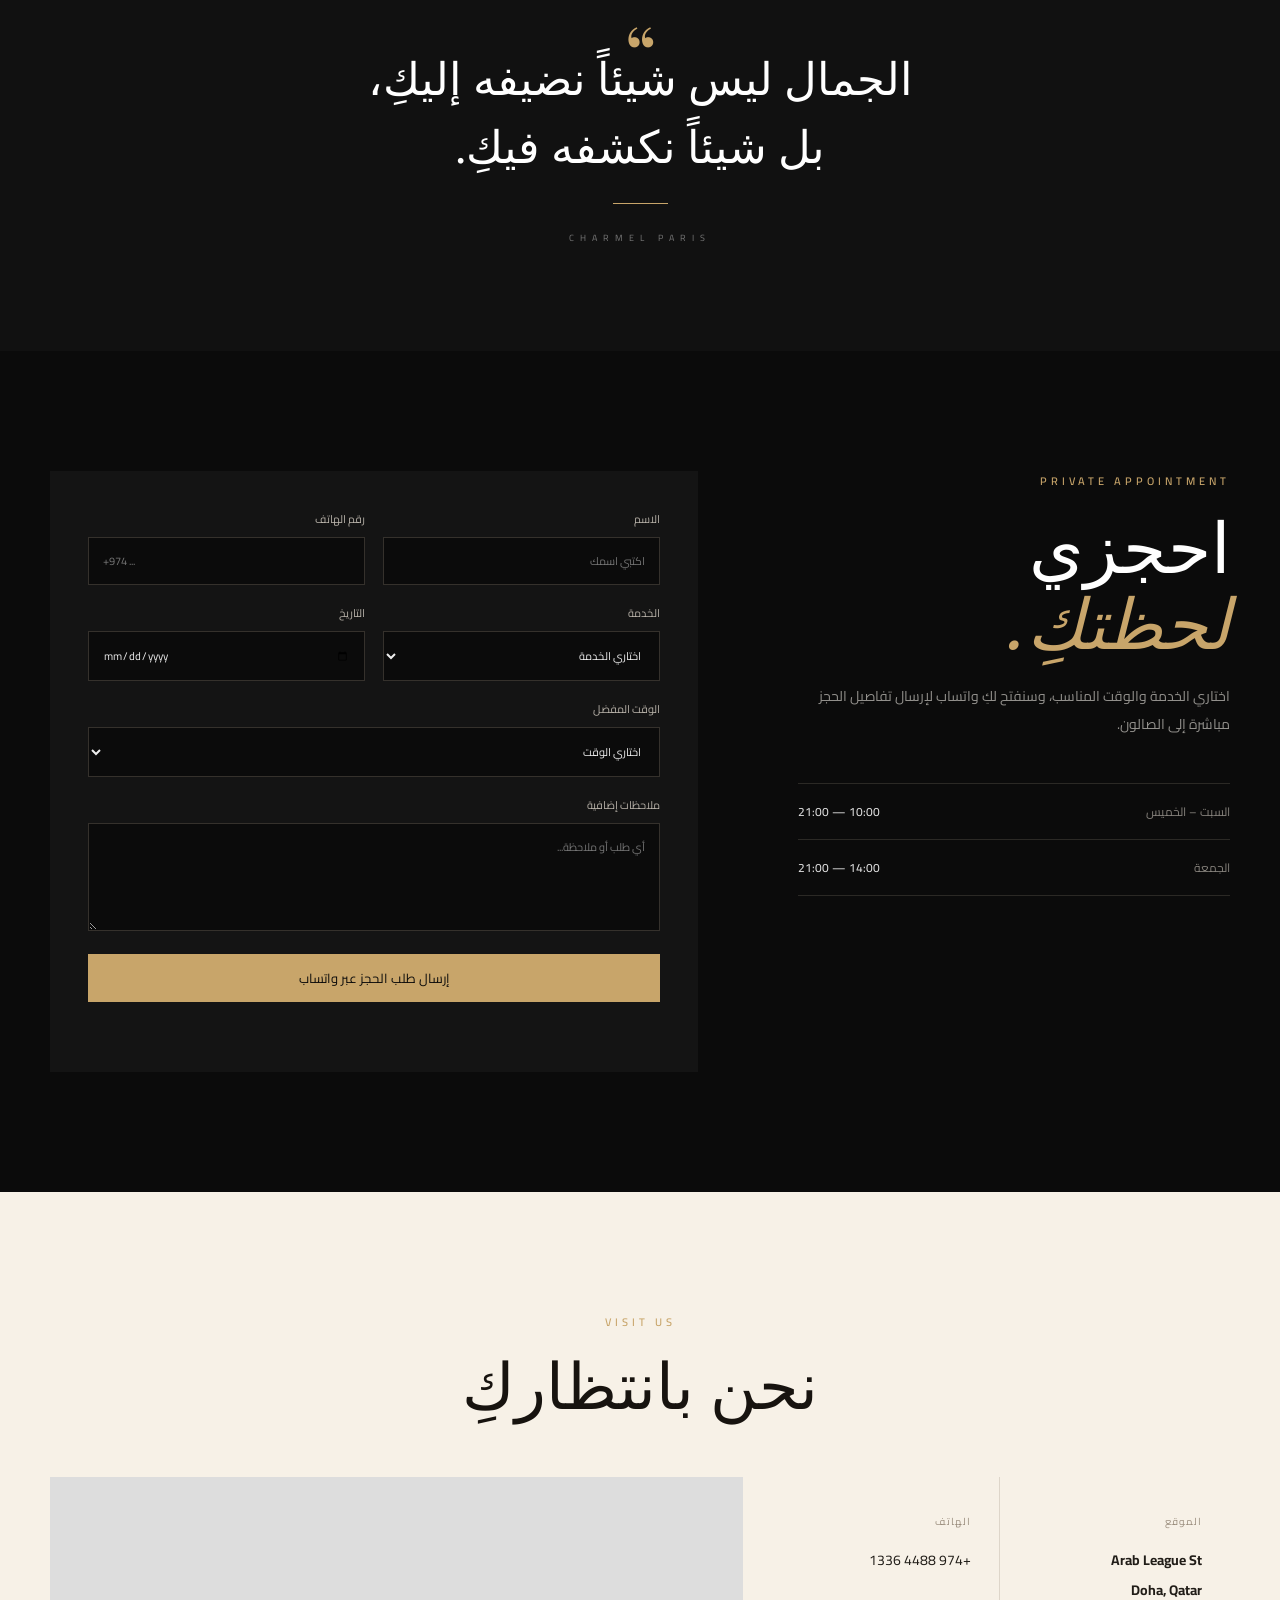
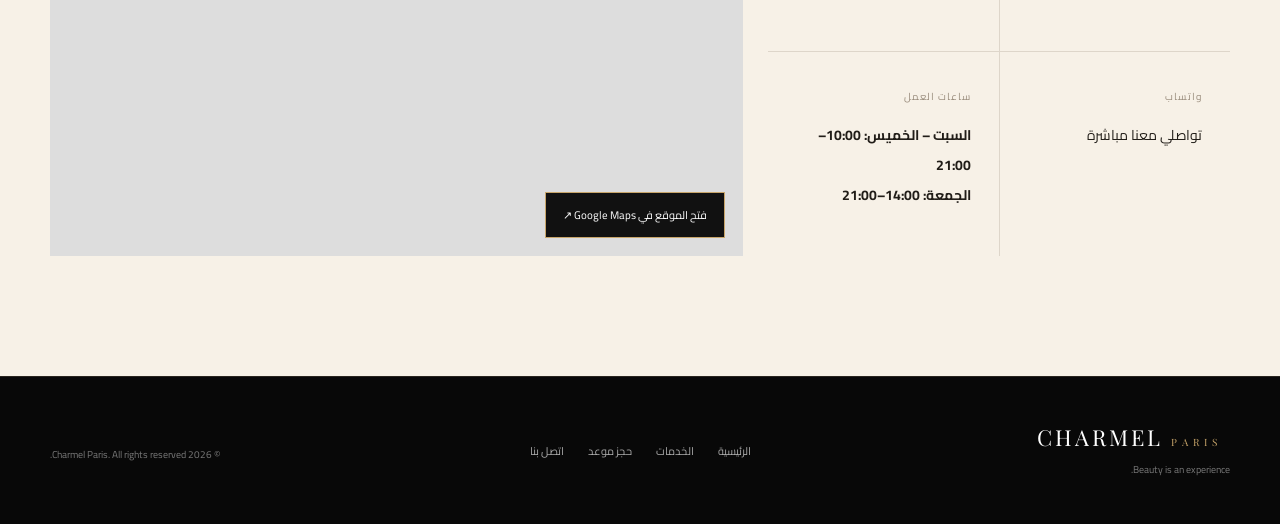
==== commit 79bfe552: "Add files via upload" ====
--- a/index.html
+++ b/index.html
@@ -2,222 +2,355 @@
 <html lang="ar" dir="rtl">
 <head>
   <meta charset="UTF-8">
-  <meta name="viewport" content="width=device-width,initial-scale=1.0">
-  <meta name="description" content="Charmel Paris — Luxury Beauty Salon">
-  <meta name="theme-color" content="#080808">
-  <title>Charmel Paris — Luxury Beauty Salon</title>
+  <meta name="viewport" content="width=device-width, initial-scale=1.0">
+  <meta name="theme-color" content="#0a0a0a">
+  <meta name="description" content="Charmel Paris - صالون تجميل فاخر">
+  <title>Charmel Paris | Salon de Beauté</title>
+
   <link rel="preconnect" href="https://fonts.googleapis.com">
   <link rel="preconnect" href="https://fonts.gstatic.com" crossorigin>
-  <link href="https://fonts.googleapis.com/css2?family=Cairo:wght@400;500;600;700&family=DM+Serif+Display:ital@0;1&family=Playfair+Display:wght@500;600;700&display=swap" rel="stylesheet">
+  <link href="https://fonts.googleapis.com/css2?family=Cairo:wght@300;400;500;600;700&family=Playfair+Display:wght@400;500;600;700&display=swap" rel="stylesheet">
+
   <link rel="stylesheet" href="style.css">
 </head>
+
 <body>
 
-<div class="announcement">
-  <span>CHARMEL PARIS</span>
-  <p>Luxury Beauty • Style • Confidence</p>
-  <a href="#booking">احجزي موعدك <b>↗</b></a>
-</div>
-
-<header class="header" id="header">
-  <div class="container nav-wrap">
-    <a href="#home" class="brand">
-      <img src="logo.jpg" alt="Charmel Paris">
-      <span><strong>CHARMEL</strong><small>PARIS</small></span>
-    </a>
-
-    <button class="menu-btn" id="menuBtn" aria-label="القائمة"><span></span><span></span></button>
-
-    <nav class="nav" id="nav">
-      <a class="active" href="#home">الرئيسية</a>
-      <a href="#about">قصتنا</a>
-      <a href="#services">الخدمات</a>
-      <a href="#gallery">المعرض</a>
-      <a href="#booking">الحجز</a>
-      <a href="#contact">الموقع</a>
-      <a class="nav-button" href="#booking">احجزي الآن</a>
-    </nav>
-  </div>
-</header>
-
-<main>
-  <section class="hero" id="home">
-    <div class="hero-image"></div>
-    <div class="hero-shade"></div>
-    <div class="hero-content container">
-      <div class="hero-kicker"><i></i> THE ART OF BEAUTY <i></i></div>
-      <h1>جمالكِ<br><em>بلمسة باريسية</em></h1>
-      <p>تجربة فاخرة للعناية بالشعر، المكياج والجمال، صُممت لتجعلكِ تشعرين بالاختلاف.</p>
-      <div class="hero-buttons">
-        <a href="#booking" class="gold-button">احجزي تجربتك <span>↗</span></a>
-        <a href="#services" class="line-button">اكتشفي الخدمات</a>
-      </div>
+  <header class="site-header" id="siteHeader">
+    <div class="container header-inner">
+
+      <a href="#home" class="brand" aria-label="Charmel Paris">
+        <div class="brand-logo-wrap">
+          <img src="logo.jpg" alt="Charmel Paris" class="brand-logo"
+               onerror="this.style.display='none'; this.parentElement.classList.add('logo-fallback');">
+          <span class="brand-fallback-mark">CP</span>
+        </div>
+        <div class="brand-text">
+          <span class="brand-name">CHARMEL</span>
+          <span class="brand-sub">P A R I S</span>
+        </div>
+      </a>
+
+      <button class="menu-btn" id="menuBtn" aria-label="فتح القائمة" aria-expanded="false">
+        <span></span><span></span><span></span>
+      </button>
+
+      <nav class="nav" id="navMenu">
+        <a href="#home" class="active">الرئيسية</a>
+        <a href="#about">عن الصالون</a>
+        <a href="#services">الخدمات</a>
+        <a href="#gallery">المعرض</a>
+        <a href="#booking">حجز موعد</a>
+        <a href="#contact">اتصل بنا</a>
+      </nav>
+
+      <a href="#booking" class="header-cta">احجزي موعدك</a>
     </div>
-
-    <div class="hero-side-note">
-      <span>EST.</span><b>CHARMEL<br>PARIS</b><span>BEAUTY SALON</span>
+  </header>
+
+  <main>
+
+    <section class="hero" id="home">
+      <div class="hero-overlay"></div>
+      <div class="hero-content container">
+        <p class="eyebrow">SALON DE BEAUTÉ • DOHA</p>
+        <h1>جمالكِ<br><span>يستحق الأفضل</span></h1>
+        <p class="hero-desc">
+          تجربة فاخرة تجمع بين الأناقة الفرنسية، العناية المتخصصة
+          وأحدث تقنيات الجمال في Charmel Paris.
+        </p>
+        <div class="hero-actions">
+          <a href="#booking" class="btn btn-gold">احجزي موعدك</a>
+          <a href="#services" class="btn btn-outline">اكتشفي خدماتنا</a>
+        </div>
+        <div class="hero-note">
+          <span>✦</span> جمالكِ، بأسلوب Charmel Paris
+        </div>
+      </div>
+      <div class="hero-scroll">SCROLL <span>↓</span></div>
+    </section>
+
+    <section class="about section" id="about">
+      <div class="container about-grid">
+        <div class="about-image">
+          <div class="image-frame">
+            <img src="https://images.unsplash.com/photo-1560066984-138dadb4c035?auto=format&fit=crop&w=1100&q=85"
+                 alt="صالون تجميل فاخر" loading="lazy">
+          </div>
+          <div class="about-badge">
+            <strong>CP</strong>
+            <span>CHARMEL<br>PARIS</span>
+          </div>
+        </div>
+
+        <div class="about-content">
+          <p class="section-kicker">NOT JUST BEAUTY</p>
+          <h2>أناقة تبدأ<br><em>من التفاصيل.</em></h2>
+          <div class="gold-line"></div>
+          <p>
+            في Charmel Paris نؤمن أن الجمال الحقيقي هو تجربة متكاملة.
+            لذلك صممنا مساحة تجمع الهدوء، الفخامة والخبرة لتمنحكِ
+            لحظات خاصة تستحقينها.
+          </p>
+          <p>
+            من تصفيف الشعر والمكياج إلى الأظافر والعناية بالبشرة،
+            فريقنا يهتم بكل تفصيلة ليكون كل موعد تجربة مختلفة.
+          </p>
+
+          <div class="stats">
+            <div><strong>10+</strong><span>سنوات خبرة</span></div>
+            <div><strong>5K+</strong><span>عميلة</span></div>
+            <div><strong>20+</strong><span>خدمة جمالية</span></div>
+          </div>
+        </div>
+      </div>
+    </section>
+
+    <section class="services section-dark" id="services">
+      <div class="container">
+        <div class="section-heading">
+          <p class="section-kicker">OUR SIGNATURE</p>
+          <h2>خدماتنا <em>الفاخرة</em></h2>
+          <p>كل ما تحتاجينه لإطلالة متكاملة في مكان واحد.</p>
+        </div>
+
+        <div class="services-grid">
+
+          <article class="service-card">
+            <div class="service-number">01</div>
+            <div class="service-icon">✦</div>
+            <h3>الشعر</h3>
+            <p>قص، تسريح، صبغات، علاجات وتصفيف للمناسبات.</p>
+            <a href="#booking">احجزي الآن <span>←</span></a>
+          </article>
+
+          <article class="service-card featured">
+            <div class="service-number">02</div>
+            <div class="service-icon">◈</div>
+            <h3>المكياج</h3>
+            <p>إطلالات راقية للمناسبات والأعراس والجلسات الخاصة.</p>
+            <a href="#booking">احجزي الآن <span>←</span></a>
+          </article>
+
+          <article class="service-card">
+            <div class="service-number">03</div>
+            <div class="service-icon">◇</div>
+            <h3>الأظافر</h3>
+            <p>مانيكير، باديكير وتصاميم أنيقة بأعلى عناية.</p>
+            <a href="#booking">احجزي الآن <span>←</span></a>
+          </article>
+
+          <article class="service-card">
+            <div class="service-number">04</div>
+            <div class="service-icon">❖</div>
+            <h3>الرموش والحواجب</h3>
+            <p>تحديد وتجميل الرموش والحواجب لإطلالة أكثر جمالاً.</p>
+            <a href="#booking">احجزي الآن <span>←</span></a>
+          </article>
+
+          <article class="service-card">
+            <div class="service-number">05</div>
+            <div class="service-icon">○</div>
+            <h3>العناية بالبشرة</h3>
+            <p>جلسات عناية وتنظيف وترطيب لبشرة مشرقة.</p>
+            <a href="#booking">احجزي الآن <span>←</span></a>
+          </article>
+
+          <article class="service-card">
+            <div class="service-number">06</div>
+            <div class="service-icon">✧</div>
+            <h3>إطلالة متكاملة</h3>
+            <p>باقة مخصصة تجمع أكثر من خدمة في تجربة واحدة.</p>
+            <a href="#booking">احجزي الآن <span>←</span></a>
+          </article>
+
+        </div>
+      </div>
+    </section>
+
+    <section class="editorial">
+      <div class="editorial-image">
+        <img src="https://images.unsplash.com/photo-1487412720507-e7ab37603c6f?auto=format&fit=crop&w=1400&q=85"
+             alt="إطلالة مكياج فاخرة" loading="lazy">
+      </div>
+      <div class="editorial-content">
+        <p class="section-kicker">THE CHARMEL EXPERIENCE</p>
+        <h2>لحظتكِ.<br><em>قواعدكِ.</em></h2>
+        <p>اتركي لنا التفاصيل واستمتعي بتجربة عناية مصممة حولكِ.</p>
+        <a href="#booking" class="text-link">ابدئي تجربتك <span>←</span></a>
+      </div>
+    </section>
+
+    <section class="gallery section" id="gallery">
+      <div class="container">
+        <div class="section-heading">
+          <p class="section-kicker">OUR WORLD</p>
+          <h2>من <em>داخل</em> عالمنا</h2>
+          <p>لمحات من أجواء الجمال والأناقة في Charmel Paris.</p>
+        </div>
+
+        <div class="gallery-grid">
+          <div class="gallery-item tall">
+            <img src="https://images.unsplash.com/photo-1522337360788-8b13dee7a37e?auto=format&fit=crop&w=900&q=85" alt="تصفيف شعر" loading="lazy">
+          </div>
+          <div class="gallery-item">
+            <img src="https://images.unsplash.com/photo-1512496015851-a90fb38ba796?auto=format&fit=crop&w=900&q=85" alt="مكياج" loading="lazy">
+          </div>
+          <div class="gallery-item">
+            <img src="https://images.unsplash.com/photo-1604654894610-df63bc536371?auto=format&fit=crop&w=900&q=85" alt="أظافر" loading="lazy">
+          </div>
+          <div class="gallery-item wide">
+            <img src="https://images.unsplash.com/photo-1562322140-8baeececf3df?auto=format&fit=crop&w=1200&q=85" alt="صالون شعر" loading="lazy">
+          </div>
+          <div class="gallery-item">
+            <img src="https://images.unsplash.com/photo-1610992015732-2449b76344bc?auto=format&fit=crop&w=900&q=85" alt="عناية جمالية" loading="lazy">
+          </div>
+        </div>
+      </div>
+    </section>
+
+    <section class="quote-section">
+      <div class="container">
+        <p class="quote-mark">“</p>
+        <blockquote>الجمال ليس شيئاً نضيفه إليكِ،<br>بل شيئاً نكشفه فيكِ.</blockquote>
+        <div class="gold-line center"></div>
+        <p class="quote-brand">CHARMEL PARIS</p>
+      </div>
+    </section>
+
+    <section class="booking section-dark" id="booking">
+      <div class="container booking-grid">
+        <div class="booking-info">
+          <p class="section-kicker">PRIVATE APPOINTMENT</p>
+          <h2>احجزي<br><em>لحظتكِ.</em></h2>
+          <p>
+            اختاري الخدمة والوقت المناسب، وسنفتح لكِ واتساب
+            لإرسال تفاصيل الحجز مباشرة إلى الصالون.
+          </p>
+
+          <div class="booking-hours">
+            <div><span>السبت – الخميس</span><strong>10:00 — 21:00</strong></div>
+            <div><span>الجمعة</span><strong>14:00 — 21:00</strong></div>
+          </div>
+        </div>
+
+        <form class="booking-form" id="bookingForm">
+          <div class="form-row">
+            <label>
+              الاسم
+              <input type="text" id="name" placeholder="اكتبي اسمك" required>
+            </label>
+            <label>
+              رقم الهاتف
+              <input type="tel" id="phone" placeholder="+974 ..." required>
+            </label>
+          </div>
+
+          <div class="form-row">
+            <label>
+              الخدمة
+              <select id="service" required>
+                <option value="">اختاري الخدمة</option>
+                <option>الشعر</option>
+                <option>المكياج</option>
+                <option>الأظافر</option>
+                <option>الرموش والحواجب</option>
+                <option>العناية بالبشرة</option>
+                <option>إطلالة متكاملة</option>
+              </select>
+            </label>
+            <label>
+              التاريخ
+              <input type="date" id="date" required>
+            </label>
+          </div>
+
+          <label>
+            الوقت المفضل
+            <select id="time" required>
+              <option value="">اختاري الوقت</option>
+              <option>10:00</option><option>11:00</option><option>12:00</option>
+              <option>13:00</option><option>14:00</option><option>15:00</option>
+              <option>16:00</option><option>17:00</option><option>18:00</option>
+              <option>19:00</option><option>20:00</option>
+            </select>
+          </label>
+
+          <label>
+            ملاحظات إضافية
+            <textarea id="message" rows="4" placeholder="أي طلب أو ملاحظة..."></textarea>
+          </label>
+
+          <button type="submit" class="btn btn-gold full">إرسال طلب الحجز عبر واتساب</button>
+          <p class="form-status" id="formStatus"></p>
+        </form>
+      </div>
+    </section>
+
+    <section class="contact section" id="contact">
+      <div class="container">
+        <div class="section-heading">
+          <p class="section-kicker">VISIT US</p>
+          <h2>نحن بانتظاركِ</h2>
+        </div>
+
+        <div class="contact-grid">
+          <div class="contact-details">
+            <div class="contact-card">
+              <span>الموقع</span>
+              <strong>Arab League St<br>Doha, Qatar</strong>
+            </div>
+            <div class="contact-card">
+              <span>الهاتف</span>
+              <a href="tel:+97444881336">+974 4488 1336</a>
+            </div>
+            <div class="contact-card">
+              <span>واتساب</span>
+              <a href="https://wa.me/97444881336" target="_blank" rel="noopener">تواصلي معنا مباشرة</a>
+            </div>
+            <div class="contact-card">
+              <span>ساعات العمل</span>
+              <strong>السبت – الخميس: 10:00–21:00<br>الجمعة: 14:00–21:00</strong>
+            </div>
+          </div>
+
+          <div class="map-wrap">
+            <iframe
+              title="موقع Charmel Paris"
+              src="https://www.google.com/maps?q=Charmel%20Paris%20Doha%20Qatar&output=embed"
+              loading="lazy"
+              referrerpolicy="no-referrer-when-downgrade">
+            </iframe>
+            <a class="map-button" href="https://maps.app.goo.gl/cpLv1UpbArvzBpCG6" target="_blank" rel="noopener">
+              فتح الموقع في Google Maps ↗
+            </a>
+          </div>
+        </div>
+      </div>
+    </section>
+
+  </main>
+
+  <footer class="footer">
+    <div class="container footer-inner">
+      <div>
+        <div class="footer-logo">CHARMEL <span>PARIS</span></div>
+        <p>Beauty is an experience.</p>
+      </div>
+      <div class="footer-links">
+        <a href="#home">الرئيسية</a>
+        <a href="#services">الخدمات</a>
+        <a href="#booking">حجز موعد</a>
+        <a href="#contact">اتصل بنا</a>
+      </div>
+      <p class="copyright">© <span id="year"></span> Charmel Paris. All rights reserved.</p>
     </div>
-
-    <div class="hero-bottom container">
-      <div><b>10+</b><span>سنوات خبرة</span></div>
-      <div><b>5K+</b><span>عميلة</span></div>
-      <div><b>20+</b><span>خدمة جمال</span></div>
-      <div class="hero-scroll">SCROLL <span>↓</span></div>
-    </div>
-  </section>
-
-  <div class="ticker">
-    <div>CHARMEL PARIS <span>✦</span> HAIR <span>✦</span> MAKEUP <span>✦</span> NAILS <span>✦</span> BEAUTY <span>✦</span> CHARMEL PARIS <span>✦</span> HAIR <span>✦</span> MAKEUP <span>✦</span></div>
-  </div>
-
-  <section class="intro section" id="about">
-    <div class="container intro-grid">
-      <div class="intro-visual reveal">
-        <div class="visual-main">
-          <img src="https://images.unsplash.com/photo-1487412720507-e7ab37603c6f?auto=format&fit=crop&w=1200&q=90" alt="إطلالة مكياج">
-        </div>
-        <div class="visual-small">
-          <img src="https://images.unsplash.com/photo-1562322140-8baeececf3df?auto=format&fit=crop&w=800&q=90" alt="تصفيف شعر">
-        </div>
-        <div class="visual-label"><b>CP</b><span>THE CHARMEL<br>EXPERIENCE</span></div>
-      </div>
-
-      <div class="intro-copy reveal">
-        <div class="overline">01 — OUR STORY</div>
-        <h2>الفخامة ليست<br><em>مظهرًا فقط.</em></h2>
-        <p class="lead">هي الإحساس الذي يبقى معكِ بعد مغادرة الصالون.</p>
-        <p>في Charmel Paris نجمع بين الذوق الفرنسي، اللمسة العصرية، والخبرة الاحترافية لنقدم لكِ تجربة جمال متكاملة.</p>
-        <p>كل تفصيل صُمم بعناية — من الأجواء إلى الخدمة وحتى اللمسة الأخيرة.</p>
-        <a href="#services" class="under-link">اكتشفي عالم Charmel <span>←</span></a>
-      </div>
-    </div>
-  </section>
-
-  <section class="services section dark" id="services">
-    <div class="container">
-      <div class="section-heading reveal">
-        <div><div class="overline gold">02 — SIGNATURE SERVICES</div><h2>خدماتنا، <em>بطريقتنا.</em></h2></div>
-        <p>كل خدمة تحمل توقيع Charmel Paris.</p>
-      </div>
-
-      <div class="services-grid">
-        <article class="service reveal">
-          <div class="service-photo"><img src="https://images.unsplash.com/photo-1560066984-138dadb4c035?auto=format&fit=crop&w=1000&q=90" alt="خدمات الشعر"></div>
-          <div class="service-body"><span>01</span><h3>Hair</h3><p>قص، لون، تصفيف وعلاجات شعر باحترافية.</p><a href="#booking">احجزي ↗</a></div>
-        </article>
-        <article class="service reveal">
-          <div class="service-photo"><img src="https://images.unsplash.com/photo-1487412720507-e7ab37603c6f?auto=format&fit=crop&w=1000&q=90" alt="المكياج"></div>
-          <div class="service-body"><span>02</span><h3>Makeup</h3><p>إطلالات ناعمة، مناسبات وسهرات بلمسة فنية.</p><a href="#booking">احجزي ↗</a></div>
-        </article>
-        <article class="service reveal">
-          <div class="service-photo"><img src="https://images.unsplash.com/photo-1604654894610-df63bc536371?auto=format&fit=crop&w=1000&q=90" alt="الأظافر"></div>
-          <div class="service-body"><span>03</span><h3>Nails</h3><p>عناية، مانيكير، باديكير وتصاميم أنيقة.</p><a href="#booking">احجزي ↗</a></div>
-        </article>
-        <article class="service reveal">
-          <div class="service-photo"><img src="https://images.unsplash.com/photo-1516975080664-ed2fc6a32937?auto=format&fit=crop&w=1000&q=90" alt="العناية"></div>
-          <div class="service-body"><span>04</span><h3>Beauty</h3><p>رموش، حواجب وعناية تمنحكِ إطلالة متكاملة.</p><a href="#booking">احجزي ↗</a></div>
-        </article>
-      </div>
-    </div>
-  </section>
-
-  <section class="statement">
-    <div class="statement-bg"></div>
-    <div class="statement-content reveal">
-      <span>YOUR BEAUTY. YOUR MOMENT.</span>
-      <h2>كوني <em>النسخة</em><br>التي تحبينها.</h2>
-      <a href="#booking">ابدئي تجربتك <b>↗</b></a>
-    </div>
-  </section>
-
-  <section class="experience section">
-    <div class="container experience-grid">
-      <div class="experience-copy reveal">
-        <div class="overline">03 — THE CHARMEL MOMENT</div>
-        <h2>من أول لحظة<br>حتى <em>آخر لمسة.</em></h2>
-        <p>نحن لا نريد فقط أن تبدين جميلة. نريد أن تشعري بالثقة، الراحة، والاهتمام.</p>
-        <div class="experience-list">
-          <div><b>01</b><span><strong>استشارة شخصية</strong><small>نفهم ما يناسبكِ قبل أن نبدأ.</small></span></div>
-          <div><b>02</b><span><strong>فريق متخصص</strong><small>خبرة واهتمام بالتفاصيل الصغيرة.</small></span></div>
-          <div><b>03</b><span><strong>نتيجة تستحقها</strong><small>إطلالة مصممة لتشبهكِ.</small></span></div>
-        </div>
-      </div>
-      <div class="experience-photo reveal">
-        <img src="https://images.unsplash.com/photo-1522337360788-8b13dee7a37e?auto=format&fit=crop&w=1300&q=90" alt="تجربة Charmel Paris">
-        <div class="photo-stamp">CHARMEL<br><small>PARIS</small></div>
-      </div>
-    </div>
-  </section>
-
-  <section class="gallery section dark" id="gallery">
-    <div class="container">
-      <div class="section-heading reveal">
-        <div><div class="overline gold">04 — GALLERY</div><h2>لحظات من <em>Charmel.</em></h2></div>
-        <a class="light-link" href="#booking">احجزي إطلالتك ↗</a>
-      </div>
-      <div class="gallery-grid">
-        <div class="gallery-card tall reveal"><img src="https://images.unsplash.com/photo-1487412720507-e7ab37603c6f?auto=format&fit=crop&w=1000&q=90" alt="مكياج فاخر"></div>
-        <div class="gallery-card reveal"><img src="https://images.unsplash.com/photo-1562322140-8baeececf3df?auto=format&fit=crop&w=900&q=90" alt="شعر"></div>
-        <div class="gallery-card reveal"><img src="https://images.unsplash.com/photo-1604654894610-df63bc536371?auto=format&fit=crop&w=900&q=90" alt="أظافر"></div>
-        <div class="gallery-card reveal"><img src="https://images.unsplash.com/photo-1610992015732-2449b76344bc?auto=format&fit=crop&w=900&q=90" alt="أظافر وعناية"></div>
-        <div class="gallery-card reveal"><img src="https://images.unsplash.com/photo-1516975080664-ed2fc6a32937?auto=format&fit=crop&w=900&q=90" alt="تصفيف"></div>
-      </div>
-    </div>
-  </section>
-
-  <section class="booking section" id="booking">
-    <div class="container booking-grid">
-      <div class="booking-intro reveal">
-        <div class="overline">05 — BOOKING</div>
-        <h2>موعدكِ يبدأ<br><em>من هنا.</em></h2>
-        <p>اختاري الخدمة والموعد المناسب، وسيتواصل معكِ فريق Charmel Paris لتأكيد الحجز.</p>
-        <div class="booking-detail"><span>✦</span><div><b>حجز مباشر</b><small>يرسل الطلب مباشرة إلى WhatsApp.</small></div></div>
-      </div>
-
-      <form class="booking-form reveal" id="bookingForm">
-        <div class="form-head"><span>BOOK YOUR EXPERIENCE</span><b>01 / 01</b></div>
-        <div class="form-row">
-          <label>الاسم الكامل<input id="name" required placeholder="اكتبي اسمك"></label>
-          <label>رقم الهاتف<input id="phone" required placeholder="+974 ..."></label>
-        </div>
-        <div class="form-row">
-          <label>الخدمة<select id="service" required><option value="">اختاري الخدمة</option><option>الشعر</option><option>المكياج</option><option>الأظافر</option><option>الرموش والحواجب</option><option>العناية بالبشرة</option><option>باقة متكاملة</option></select></label>
-          <label>التاريخ<input id="date" type="date" required></label>
-        </div>
-        <label>الوقت المفضل<input id="time" type="time" required></label>
-        <label>ملاحظات<textarea id="message" rows="3" placeholder="أي تفاصيل إضافية؟"></textarea></label>
-        <button class="gold-button full" type="submit">إرسال طلب الحجز <span>↗</span></button>
-        <div id="formStatus" class="form-status"></div>
-      </form>
-    </div>
-  </section>
-
-  <section class="visit section dark" id="contact">
-    <div class="container">
-      <div class="visit-head reveal">
-        <div><div class="overline gold">06 — VISIT US</div><h2>نلتقي بكِ<br><em>في Charmel.</em></h2></div>
-        <a class="gold-outline" href="https://maps.app.goo.gl/cpLv1UpbArvzBpCG6" target="_blank" rel="noopener">فتح الموقع على الخريطة ↗</a>
-      </div>
-      <div class="visit-grid">
-        <div class="visit-card reveal"><span>ADDRESS</span><b>Arab League St</b><p>Doha, Qatar</p></div>
-        <div class="visit-card reveal"><span>PHONE</span><b dir="ltr">+974 4488 1336</b><p>اتصال مباشر</p></div>
-        <div class="visit-card reveal"><span>OPENING HOURS</span><b>10:00 — 21:00</b><p>السبت – الخميس<br>الجمعة 14:00 — 21:00</p></div>
-      </div>
-      <div class="map"><iframe title="Charmel Paris" src="https://www.google.com/maps?q=Arab%20League%20St%20Doha%20Qatar&output=embed" loading="lazy"></iframe></div>
-    </div>
-  </section>
-</main>
-
-<footer>
-  <div class="container footer-main">
-    <div class="footer-logo"><img src="logo.jpg" alt="Charmel Paris"><h3>CHARMEL <i>PARIS</i></h3><p>Luxury Beauty • Style • Confidence</p></div>
-    <div class="footer-links"><a href="#about">قصتنا</a><a href="#services">الخدمات</a><a href="#gallery">المعرض</a><a href="#booking">الحجز</a></div>
-    <div class="footer-contact"><span>GET IN TOUCH</span><a href="tel:+97444881336">+974 4488 1336</a><a href="https://maps.app.goo.gl/cpLv1UpbArvzBpCG6" target="_blank">Doha, Qatar ↗</a></div>
-  </div>
-  <div class="container footer-bottom"><span>© <b id="year"></b> Charmel Paris</span><span>Designed for a luxury beauty experience.</span></div>
-</footer>
-
-<a class="whatsapp" href="https://wa.me/97444881336" target="_blank" rel="noopener" aria-label="WhatsApp"><span>◔</span></a>
-<script src="script.js"></script>
+  </footer>
+
+  <a class="whatsapp" href="https://wa.me/97444881336" target="_blank" rel="noopener" aria-label="واتساب">
+    <span>WA</span>
+  </a>
+
+  <script src="script.js"></script>
 </body>
 </html>
--- a/style.css
+++ b/style.css
@@ -1,33 +1,274 @@
 :root{
---black:#080807;--black2:#10100e;--cream:#f2eee7;--paper:#e9e3d9;
---gold:#c8a15b;--gold2:#e5ca91;--ink:#171512;--muted:#716b63;
---line:rgba(200,161,91,.25);--serif:"DM Serif Display","Playfair Display",serif;
---sans:"Cairo",sans-serif;--max:1180px
-}
+  --black:#080808;
+  --black-2:#101010;
+  --black-3:#171717;
+  --gold:#c8a56a;
+  --gold-light:#e5c98e;
+  --cream:#f7f1e7;
+  --white:#fff;
+  --muted:#a7a19a;
+  --line:rgba(200,165,106,.25);
+  --container:1180px;
+}
+
 *{box-sizing:border-box;margin:0;padding:0}
 html{scroll-behavior:smooth}
-body{background:var(--cream);color:var(--ink);font-family:var(--sans);line-height:1.8;overflow-x:hidden}
-a{text-decoration:none;color:inherit}img{display:block;width:100%;object-fit:cover}
-.container{width:min(var(--max),calc(100% - 44px));margin:auto}
-.announcement{height:32px;background:#050505;color:#aaa39a;display:flex;align-items:center;justify-content:center;gap:28px;font-size:9px;letter-spacing:1.5px;text-transform:uppercase}
-.announcement span{color:var(--gold2)}.announcement a{color:var(--gold2)}.announcement b{font-size:12px;margin-right:5px}
-.header{position:fixed;top:32px;left:0;width:100%;height:82px;z-index:100;background:rgba(8,8,7,.45);backdrop-filter:blur(18px);border-bottom:1px solid rgba(255,255,255,.08);transition:.3s}
-.nav-wrap{height:100%;display:flex;align-items:center;justify-content:space-between}
-.brand{display:flex;align-items:center;gap:11px;color:#fff}.brand img{width:49px;height:49px;border-radius:50%;border:1px solid var(--gold);object-fit:cover}.brand span{display:flex;flex-direction:column;line-height:1}.brand strong{font:700 19px var(--serif);letter-spacing:2.5px}.brand small{font-size:8px;letter-spacing:5px;color:var(--gold);text-align:center;margin-top:4px}
-.nav{display:flex;align-items:center;gap:25px;color:#eee;font-size:11px}.nav>a{position:relative;padding:30px 0}.nav>a:not(.nav-button):after{content:"";position:absolute;bottom:22px;right:0;width:0;height:1px;background:var(--gold2);transition:.25s}.nav>a:hover:after,.nav>a.active:after{width:100%}.nav-button{border:1px solid var(--gold);padding:9px 19px!important;color:var(--gold2);margin-right:4px}.menu-btn{display:none;background:none;border:0;width:35px;height:35px;position:relative}.menu-btn span{position:absolute;right:4px;width:25px;height:1px;background:#fff;transition:.25s}.menu-btn span:first-child{top:12px}.menu-btn span:last-child{top:21px}
-.hero{height:100svh;min-height:720px;position:relative;color:#fff;overflow:hidden;display:flex;align-items:center}.hero-image{position:absolute;inset:0;background:url("https://images.unsplash.com/photo-1560066984-138dadb4c035?auto=format&fit=crop&w=2400&q=92") center/cover no-repeat;transform:scale(1.03)}.hero-shade{position:absolute;inset:0;background:linear-gradient(90deg,rgba(0,0,0,.82),rgba(0,0,0,.42) 55%,rgba(0,0,0,.18)),linear-gradient(0deg,rgba(0,0,0,.65),transparent 40%)}.hero-content{position:relative;z-index:2;padding-top:95px}.hero-kicker{display:flex;align-items:center;gap:12px;color:var(--gold2);font-size:9px;letter-spacing:4px}.hero-kicker i{width:32px;height:1px;background:var(--gold)}.hero h1{font:500 clamp(58px,8vw,105px)/.98 var(--serif);margin:27px 0 20px;max-width:780px}.hero h1 em{font-style:italic;color:var(--gold2)}.hero p{max-width:535px;color:#d6d1c9;font-size:14px}.hero-buttons{display:flex;gap:13px;margin-top:32px}.gold-button,.line-button,.gold-outline{min-height:50px;padding:0 26px;display:inline-flex;align-items:center;justify-content:center;gap:16px;font-size:11px;font-weight:700;cursor:pointer}.gold-button{background:var(--gold);color:#090806;border:1px solid var(--gold)}.gold-button:hover{background:var(--gold2);border-color:var(--gold2)}.gold-button span{font-size:16px}.line-button{color:#fff;border:1px solid rgba(255,255,255,.45)}.line-button:hover{border-color:var(--gold);color:var(--gold2)}
-.hero-side-note{position:absolute;left:28px;top:43%;z-index:3;display:flex;flex-direction:column;align-items:center;gap:9px;color:#b5afa6;font-size:7px;letter-spacing:3px;writing-mode:vertical-rl}.hero-side-note b{font:12px var(--serif);color:var(--gold2);letter-spacing:2px}.hero-bottom{position:absolute;bottom:27px;left:50%;transform:translateX(-50%);z-index:3;display:flex;align-items:end;gap:28px}.hero-bottom>div:not(.hero-scroll){display:flex;flex-direction:column}.hero-bottom b{font:24px var(--serif);color:var(--gold2)}.hero-bottom span{font-size:8px;color:#bbb;letter-spacing:1px}.hero-bottom>div:nth-child(2),.hero-bottom>div:nth-child(3){border-right:1px solid rgba(255,255,255,.2);padding-right:28px}.hero-scroll{margin-right:auto;color:#aaa;font-size:8px;letter-spacing:3px}.hero-scroll span{color:var(--gold);font-size:15px;margin-right:8px}
-.ticker{height:54px;background:var(--gold);overflow:hidden;display:flex;align-items:center;color:#111;font:13px var(--serif);letter-spacing:3px;white-space:nowrap}.ticker div{animation:ticker 24s linear infinite}.ticker span{padding:0 22px;font-size:10px}@keyframes ticker{from{transform:translateX(0)}to{transform:translateX(35%)}}
-.section{padding:125px 0}.dark{background:var(--black);color:#fff}.overline{font-size:9px;letter-spacing:3px;color:#92713f;font-weight:700}.overline.gold{color:var(--gold2)}h2{font:500 clamp(45px,5.3vw,72px)/1.05 var(--serif)}h2 em{font-style:italic;color:var(--gold)}
-.intro-grid{display:grid;grid-template-columns:1.03fr .97fr;gap:105px;align-items:center}.intro-visual{height:620px;position:relative;padding:0 40px 40px 0}.visual-main{height:100%;overflow:hidden}.visual-main img{height:100%}.visual-small{position:absolute;bottom:0;left:0;width:190px;height:235px;border:10px solid var(--cream);overflow:hidden}.visual-small img{height:100%}.visual-label{position:absolute;top:35px;right:0;width:145px;height:145px;background:var(--gold);display:flex;flex-direction:column;justify-content:center;align-items:center;color:#111}.visual-label b{font:55px var(--serif);line-height:1}.visual-label span{text-align:center;font-size:7px;letter-spacing:2px;line-height:1.5}.intro-copy h2{margin:19px 0 25px}.intro-copy p{max-width:500px;color:var(--muted);font-size:14px;margin:10px 0}.intro-copy .lead{font-size:18px;color:#332f2a}.under-link{display:inline-flex;gap:14px;color:#8b6a38;font-size:11px;font-weight:700;margin-top:24px}.under-link span{font-size:16px}
-.section-heading{display:flex;justify-content:space-between;align-items:end;margin-bottom:45px}.section-heading h2{margin-top:17px}.section-heading>p{color:#8d877e;font-size:11px;max-width:230px}.services-grid{display:grid;grid-template-columns:repeat(4,1fr);gap:10px}.service{background:#121210;border:1px solid #282720;transition:.35s}.service:hover{transform:translateY(-8px);border-color:var(--gold)}.service-photo{height:320px;overflow:hidden}.service-photo img{height:100%;transition:.7s;filter:saturate(.82)}.service:hover .service-photo img{transform:scale(1.06);filter:saturate(1)}.service-body{padding:22px 20px 25px;position:relative;min-height:180px}.service-body>span{color:#6e675d;font-size:9px;letter-spacing:2px}.service-body h3{font:500 32px var(--serif);margin:5px 0}.service-body p{font-size:10px;color:#918b83;line-height:1.8}.service-body a{position:absolute;bottom:19px;left:20px;color:var(--gold2);font-size:9px;letter-spacing:1px}
-.statement{height:680px;position:relative;display:grid;place-items:center;text-align:center;color:#fff;overflow:hidden}.statement-bg{position:absolute;inset:0;background:linear-gradient(rgba(0,0,0,.54),rgba(0,0,0,.68)),url("https://images.unsplash.com/photo-1516975080664-ed2fc6a32937?auto=format&fit=crop&w=2200&q=90") center/cover;transform:scale(1.02)}.statement-content{position:relative;z-index:2}.statement-content>span{font-size:9px;letter-spacing:5px;color:var(--gold2)}.statement h2{font-size:clamp(55px,8vw,100px);margin:22px 0 32px}.statement h2 em{color:#fff}.statement-content>a{display:inline-flex;color:var(--gold2);gap:12px;border-bottom:1px solid var(--gold);padding-bottom:7px;font-size:11px}.statement-content b{font-size:17px}
-.experience-grid{display:grid;grid-template-columns:1fr 1fr;gap:100px;align-items:center}.experience-copy h2{margin:18px 0 22px}.experience-copy>p{color:var(--muted);font-size:14px;max-width:480px}.experience-list{margin-top:30px;border-top:1px solid #d5cec3}.experience-list>div{display:flex;gap:18px;align-items:flex-start;padding:17px 0;border-bottom:1px solid #d5cec3}.experience-list b{color:var(--gold);font:17px var(--serif)}.experience-list strong,.experience-list small{display:block}.experience-list strong{font-size:12px}.experience-list small{font-size:10px;color:#817a71;margin-top:2px}.experience-photo{height:650px;position:relative}.experience-photo img{height:100%}.photo-stamp{position:absolute;right:20px;bottom:20px;width:120px;height:120px;background:var(--gold);color:#0b0b0a;display:grid;place-items:center;text-align:center;font:20px var(--serif);line-height:1}.photo-stamp small{font:7px var(--sans);letter-spacing:4px}
-.gallery .section-heading{margin-bottom:38px}.light-link{color:var(--gold2);font-size:10px}.gallery-grid{display:grid;grid-template-columns:1.45fr 1fr 1fr;grid-template-rows:270px 270px;gap:9px}.gallery-card{overflow:hidden}.gallery-card.tall{grid-row:span 2}.gallery-card img{height:100%;transition:.8s;filter:saturate(.8)}.gallery-card:hover img{transform:scale(1.06);filter:saturate(1)}
-.booking{background:var(--paper)}.booking-grid{display:grid;grid-template-columns:.9fr 1.1fr;gap:95px;align-items:center}.booking-intro h2{margin:18px 0 25px}.booking-intro>p{color:var(--muted);font-size:14px;max-width:430px}.booking-detail{display:flex;align-items:center;gap:15px;margin-top:32px}.booking-detail>span{color:var(--gold);font-size:28px}.booking-detail b,.booking-detail small{display:block}.booking-detail b{font-size:12px}.booking-detail small{font-size:10px;color:#777}.booking-form{background:#0b0b0a;color:#fff;padding:40px;box-shadow:0 20px 60px rgba(0,0,0,.15)}.form-head{display:flex;justify-content:space-between;color:var(--gold2);font-size:9px;letter-spacing:3px;border-bottom:1px solid #292823;padding-bottom:18px;margin-bottom:25px}.form-head b{color:#6d675d;font-weight:400}.form-row{display:grid;grid-template-columns:1fr 1fr;gap:15px}.booking-form label{display:block;color:#aaa29a;font-size:9px;margin-bottom:15px}.booking-form input,.booking-form select,.booking-form textarea{display:block;width:100%;margin-top:7px;background:#151513;color:#fff;border:1px solid #33312c;padding:12px 13px;font:11px var(--sans);outline:0}.booking-form input:focus,.booking-form select:focus,.booking-form textarea:focus{border-color:var(--gold)}.booking-form textarea{resize:vertical}.full{width:100%}.form-status{color:var(--gold2);font-size:10px;min-height:20px;margin-top:9px}
-.visit-head{display:flex;align-items:end;justify-content:space-between;margin-bottom:45px}.visit-head h2{margin-top:18px}.gold-outline{border:1px solid var(--gold);color:var(--gold2)}.visit-grid{display:grid;grid-template-columns:repeat(3,1fr);border:1px solid #292720}.visit-card{padding:28px 30px;border-left:1px solid #292720;min-height:170px}.visit-card:last-child{border-left:0}.visit-card span{display:block;color:#6f675d;font-size:8px;letter-spacing:3px}.visit-card b{display:block;font:22px var(--serif);color:#f1ece3;margin:13px 0 2px}.visit-card p{font-size:10px;color:#8e8981}.map{height:350px;margin-top:10px;border:1px solid #292720}.map iframe{width:100%;height:100%;border:0;filter:grayscale(1) contrast(1.15)}
-footer{background:#050505;color:#fff;padding:70px 0 20px}.footer-main{display:grid;grid-template-columns:2fr 1fr 1fr;gap:60px;align-items:start}.footer-logo img{width:78px;height:78px;border-radius:50%;margin-bottom:15px}.footer-logo h3{font:500 25px var(--serif);letter-spacing:2px}.footer-logo h3 i{font-style:italic;color:var(--gold)}.footer-logo p{font-size:8px;letter-spacing:3px;color:#777;margin-top:3px}.footer-links a,.footer-contact a{display:block;color:#8a857d;font-size:10px;margin:8px 0}.footer-contact span{display:block;color:var(--gold2);font-size:8px;letter-spacing:3px;margin-bottom:12px}.footer-bottom{border-top:1px solid #1d1c19;margin-top:50px;padding-top:17px;display:flex;justify-content:space-between;color:#56534e;font-size:8px;letter-spacing:1px}
-.whatsapp{position:fixed;left:22px;bottom:22px;width:56px;height:56px;background:#20c967;color:#fff;border-radius:50%;z-index:150;display:grid;place-items:center;box-shadow:0 12px 35px rgba(0,0,0,.28)}.whatsapp span{font-size:28px}
-.reveal{opacity:0;transform:translateY(28px);transition:opacity .8s ease,transform .8s ease}.reveal.show{opacity:1;transform:none}
-@media(max-width:1000px){.nav{gap:14px}.nav>a{font-size:10px}.services-grid{grid-template-columns:repeat(2,1fr)}.intro-grid,.experience-grid,.booking-grid{gap:55px}.hero-side-note{display:none}.section{padding:95px 0}}
-@media(max-width:700px){.announcement{gap:10px;font-size:7px}.announcement p{display:none}.header{height:70px}.nav-wrap{height:70px}.brand span{display:none}.brand img{width:44px;height:44px}.menu-btn{display:block}.nav{display:none;position:absolute;top:70px;right:0;left:0;background:rgba(6,6,6,.98);padding:10px 22px 22px;flex-direction:column;gap:0;border-bottom:1px solid #28251f}.nav.open{display:flex}.nav>a{padding:11px 0;border-bottom:1px solid #1c1b18}.nav-button{text-align:center;margin-top:10px}.hero{min-height:760px}.hero-content{padding-top:95px}.hero h1{font-size:58px}.hero p{font-size:12px}.hero-buttons{flex-direction:column;align-items:flex-start}.hero-bottom{gap:13px;bottom:22px}.hero-bottom b{font-size:19px}.hero-bottom>div:nth-child(2),.hero-bottom>div:nth-child(3){padding-right:13px}.hero-scroll{display:none}.section{padding:75px 0}.container{width:calc(100% - 28px)}.intro-grid,.experience-grid,.booking-grid{grid-template-columns:1fr;gap:45px}.intro-visual{height:470px;padding-right:25px;padding-bottom:25px}.visual-small{width:135px;height:170px;border-width:7px}.visual-label{width:105px;height:105px}.visual-label b{font-size:42px}.section-heading,.visit-head{display:block}.section-heading>p{margin-top:15px}.services-grid{grid-template-columns:1fr}.service-photo{height:300px}.statement{height:560px}.experience-photo{height:500px}.gallery-grid{grid-template-columns:1fr 1fr;grid-template-rows:230px 230px 230px}.gallery-card.tall{grid-row:span 1;grid-column:span 2}.gallery-card:nth-child(4),.gallery-card:nth-child(5){grid-column:span 1}.form-row{grid-template-columns:1fr}.booking-form{padding:25px}.visit-grid{grid-template-columns:1fr}.visit-card{border-left:0;border-bottom:1px solid #292720}.visit-card:last-child{border-bottom:0}.footer-main{grid-template-columns:1fr;gap:30px}.footer-bottom{display:block}.footer-bottom span{display:block;margin-top:7px}}
+body{
+  background:var(--cream);
+  color:#17130f;
+  font-family:"Cairo",sans-serif;
+  overflow-x:hidden;
+}
+img{display:block;max-width:100%}
+a{text-decoration:none;color:inherit}
+button,input,select,textarea{font:inherit}
+.container{width:min(var(--container),calc(100% - 48px));margin:auto}
+
+.site-header{
+  position:fixed;z-index:1000;top:0;left:0;width:100%;
+  height:86px;background:rgba(8,8,8,.72);
+  border-bottom:1px solid rgba(255,255,255,.08);
+  backdrop-filter:blur(18px);
+  transition:.35s;
+}
+.header-inner{height:100%;display:flex;align-items:center;gap:30px}
+.brand{display:flex;align-items:center;gap:11px;margin-left:auto}
+.brand-logo-wrap{
+  width:58px;height:58px;border:1px solid var(--gold);
+  border-radius:50%;overflow:hidden;display:grid;place-items:center;
+  background:#111;position:relative;flex:none;
+}
+.brand-logo{width:100%;height:100%;object-fit:cover}
+.brand-fallback-mark{display:none;color:var(--gold);font-family:"Playfair Display";font-size:17px}
+.logo-fallback .brand-fallback-mark{display:block}
+.brand-text{display:flex;flex-direction:column;align-items:center;line-height:1}
+.brand-name{font-family:"Playfair Display",serif;color:#fff;font-weight:600;font-size:22px;letter-spacing:2px}
+.brand-sub{color:var(--gold);font-size:9px;letter-spacing:7px;margin-top:7px;margin-right:-7px}
+
+.nav{display:flex;align-items:center;gap:26px;margin:auto}
+.nav a{color:#eee;font-size:13px;position:relative;padding:30px 0;transition:.25s}
+.nav a:after{content:"";position:absolute;bottom:22px;right:0;width:0;height:1px;background:var(--gold);transition:.3s}
+.nav a:hover,.nav a.active{color:var(--gold-light)}
+.nav a:hover:after,.nav a.active:after{width:100%}
+
+.header-cta,.btn{
+  display:inline-flex;align-items:center;justify-content:center;
+  min-height:48px;padding:0 25px;border:1px solid var(--gold);
+  font-size:13px;cursor:pointer;transition:.3s;
+}
+.header-cta{color:var(--gold-light);white-space:nowrap}
+.header-cta:hover{background:var(--gold);color:#111}
+.menu-btn{display:none;background:none;border:0;width:42px;height:42px}
+.menu-btn span{display:block;width:23px;height:1px;background:#fff;margin:5px auto}
+
+.hero{
+  min-height:100svh;position:relative;display:flex;align-items:center;
+  background:
+    linear-gradient(90deg,rgba(0,0,0,.82),rgba(0,0,0,.33)),
+    url("https://images.unsplash.com/photo-1560066984-138dadb4c035?auto=format&fit=crop&w=2200&q=90") center/cover;
+  color:#fff;
+}
+.hero:after{content:"";position:absolute;inset:0;background:linear-gradient(0deg,#080808 0,transparent 25%)}
+.hero-content{position:relative;z-index:2;padding-top:90px}
+.eyebrow,.section-kicker{color:var(--gold);font-size:11px;letter-spacing:4px;font-weight:600}
+.hero h1{font-family:"Playfair Display",serif;font-size:clamp(55px,8vw,105px);line-height:.98;font-weight:500;margin:22px 0}
+.hero h1 span{color:var(--gold-light);font-style:italic}
+.hero-desc{max-width:510px;color:#ddd;line-height:2;font-size:15px}
+.hero-actions{display:flex;gap:12px;margin-top:34px}
+.btn-gold{background:var(--gold);border-color:var(--gold);color:#0d0c0b}
+.btn-gold:hover{background:var(--gold-light);border-color:var(--gold-light);transform:translateY(-2px)}
+.btn-outline{color:#fff;border-color:rgba(255,255,255,.55)}
+.btn-outline:hover{border-color:var(--gold);color:var(--gold-light)}
+.hero-note{margin-top:40px;color:#aaa;font-size:12px}
+.hero-note span{color:var(--gold);margin-left:8px}
+.hero-scroll{position:absolute;z-index:3;bottom:30px;left:50%;transform:translateX(-50%);font-size:9px;letter-spacing:4px;color:#aaa}
+.hero-scroll span{color:var(--gold);font-size:18px;margin-right:10px}
+
+.section{padding:120px 0}
+.about-grid{display:grid;grid-template-columns:1fr 1fr;gap:100px;align-items:center}
+.about-image{position:relative}
+.image-frame{position:relative;padding:0 0 20px 20px}
+.image-frame:before{content:"";position:absolute;left:0;bottom:0;width:75%;height:75%;border:1px solid var(--gold);z-index:0}
+.image-frame img{position:relative;z-index:1;width:100%;height:570px;object-fit:cover;filter:saturate(.85)}
+.about-badge{
+  position:absolute;right:-30px;bottom:35px;width:120px;height:120px;
+  background:var(--black);border:1px solid var(--gold);border-radius:50%;
+  display:flex;flex-direction:column;align-items:center;justify-content:center;color:#fff;
+  box-shadow:0 15px 40px rgba(0,0,0,.25)
+}
+.about-badge strong{font-family:"Playfair Display";font-size:26px;color:var(--gold)}
+.about-badge span{font-size:7px;letter-spacing:3px;text-align:center;margin-top:5px}
+.about-content h2,.section-heading h2,.booking-info h2,.editorial-content h2{
+  font-family:"Playfair Display",serif;font-weight:500;font-size:clamp(42px,5vw,68px);
+  line-height:1.08;margin:16px 0 24px
+}
+.about-content h2 em,.section-heading h2 em,.booking-info h2 em,.editorial-content h2 em{
+  color:var(--gold);font-style:italic
+}
+.gold-line{width:55px;height:1px;background:var(--gold);margin:25px 0}
+.about-content>p:not(.section-kicker){color:#6e675f;line-height:2.1;font-size:14px;margin-bottom:14px}
+.stats{display:flex;gap:45px;margin-top:35px;padding-top:28px;border-top:1px solid #ddd4c8}
+.stats div{display:flex;flex-direction:column}
+.stats strong{font-family:"Playfair Display";font-size:35px;color:#17130f}
+.stats span{font-size:10px;color:#857d73;margin-top:2px}
+
+.section-dark{background:var(--black);color:#fff;padding:120px 0}
+.section-heading{text-align:center;max-width:700px;margin:0 auto 60px}
+.section-heading h2{margin-bottom:12px}
+.section-heading>p:last-child{color:#8f8b85;font-size:13px}
+.services-grid{display:grid;grid-template-columns:repeat(3,1fr);gap:1px;background:#2b2721}
+.service-card{background:var(--black-2);padding:42px 34px;min-height:315px;position:relative;transition:.35s}
+.service-card:hover{background:#15130f;transform:translateY(-5px)}
+.service-card.featured{background:#15120e}
+.service-number{position:absolute;top:25px;left:28px;color:#504a43;font-family:"Playfair Display";font-size:12px}
+.service-icon{font-size:31px;color:var(--gold);margin-bottom:25px}
+.service-card h3{font-family:"Playfair Display";font-size:29px;font-weight:500;margin-bottom:12px}
+.service-card p{color:#9b958d;line-height:1.9;font-size:13px;max-width:280px}
+.service-card a{position:absolute;bottom:28px;right:34px;color:var(--gold-light);font-size:11px}
+.service-card a span{margin-right:10px}
+
+.editorial{display:grid;grid-template-columns:1.05fr .95fr;min-height:620px;background:var(--black-2);color:#fff}
+.editorial-image{min-height:620px}
+.editorial-image img{width:100%;height:100%;object-fit:cover;filter:grayscale(.25)}
+.editorial-content{display:flex;flex-direction:column;justify-content:center;padding:70px 9vw 70px 8vw}
+.editorial-content h2{font-size:clamp(50px,6vw,85px)}
+.editorial-content>p:not(.section-kicker){color:#999;line-height:2;max-width:390px}
+.text-link{margin-top:32px;color:var(--gold-light);font-size:12px}
+.text-link span{margin-right:12px}
+
+.gallery-grid{display:grid;grid-template-columns:1.1fr .75fr .75fr;grid-auto-rows:270px;gap:10px}
+.gallery-item{overflow:hidden;background:#ddd}
+.gallery-item img{width:100%;height:100%;object-fit:cover;transition:.6s}
+.gallery-item:hover img{transform:scale(1.05)}
+.gallery-item.tall{grid-row:span 2}
+.gallery-item.wide{grid-column:span 2}
+
+.quote-section{background:#111;color:#fff;text-align:center;padding:105px 20px}
+.quote-mark{font-family:"Playfair Display";font-size:80px;color:var(--gold);height:45px}
+blockquote{font-family:"Playfair Display";font-size:clamp(27px,4vw,45px);line-height:1.5;font-weight:400}
+.gold-line.center{margin:25px auto}
+.quote-brand{font-size:9px;letter-spacing:6px;color:#777}
+
+.booking{background:#0b0b0b}
+.booking-grid{display:grid;grid-template-columns:.8fr 1.2fr;gap:100px;align-items:start}
+.booking-info h2{font-size:70px}
+.booking-info>p:not(.section-kicker){color:#92908c;line-height:2;font-size:14px;max-width:420px}
+.booking-hours{margin-top:45px;border-top:1px solid #2b2925}
+.booking-hours div{display:flex;justify-content:space-between;padding:16px 0;border-bottom:1px solid #2b2925;font-size:12px}
+.booking-hours span{color:#85817b}
+.booking-hours strong{font-weight:500;color:#ddd}
+.booking-form{background:#141414;padding:38px}
+.booking-form label{display:block;color:#b8b2a9;font-size:11px;margin-bottom:18px}
+.form-row{display:grid;grid-template-columns:1fr 1fr;gap:18px}
+.booking-form input,.booking-form select,.booking-form textarea{
+  display:block;width:100%;margin-top:8px;background:#0b0b0b;color:#eee;
+  border:1px solid #35312c;padding:13px 14px;outline:none;border-radius:0
+}
+.booking-form input:focus,.booking-form select:focus,.booking-form textarea:focus{border-color:var(--gold)}
+.booking-form textarea{resize:vertical;min-height:100px}
+.booking-form select option{background:#111}
+.full{width:100%;margin-top:5px}
+.form-status{color:var(--gold-light);font-size:11px;text-align:center;margin-top:14px;min-height:18px}
+
+.contact-grid{display:grid;grid-template-columns:.8fr 1.2fr;gap:25px}
+.contact-details{display:grid;grid-template-columns:1fr 1fr;gap:1px;background:#ded6ca}
+.contact-card{background:#f7f1e7;padding:35px 28px;min-height:145px}
+.contact-card span{display:block;color:#9a8d7d;font-size:10px;letter-spacing:1px;margin-bottom:13px}
+.contact-card strong,.contact-card a{font-size:14px;line-height:1.9;color:#211d18}
+.contact-card a:hover{color:#a17b3e}
+.map-wrap{position:relative;min-height:370px;background:#ddd}
+.map-wrap iframe{width:100%;height:100%;min-height:370px;border:0;filter:grayscale(1)}
+.map-button{position:absolute;bottom:18px;right:18px;background:#111;color:#fff;padding:12px 17px;font-size:11px;border:1px solid var(--gold)}
+
+.footer{background:#080808;color:#fff;padding:45px 0;border-top:1px solid #29251f}
+.footer-inner{display:grid;grid-template-columns:1fr 1fr 1fr;align-items:center;gap:20px}
+.footer-logo{font-family:"Playfair Display";font-size:22px;letter-spacing:3px}
+.footer-logo span{color:var(--gold);font-size:10px;letter-spacing:5px;margin-right:8px}
+.footer p{color:#777;font-size:10px;margin-top:8px}
+.footer-links{display:flex;justify-content:center;gap:24px;font-size:11px;color:#aaa}
+.footer-links a:hover{color:var(--gold)}
+.copyright{text-align:left}
+
+.whatsapp{
+  position:fixed;z-index:900;left:22px;bottom:22px;width:56px;height:56px;border-radius:50%;
+  background:#25d366;color:#fff;display:grid;place-items:center;
+  box-shadow:0 8px 30px rgba(0,0,0,.25);font-weight:700;font-size:11px
+}
+.whatsapp:hover{transform:scale(1.08)}
+
+@media(max-width:950px){
+  .nav{gap:16px}
+  .nav a{font-size:11px}
+  .header-cta{display:none}
+  .about-grid{gap:55px}
+  .booking-grid{gap:45px}
+  .services-grid{grid-template-columns:repeat(2,1fr)}
+}
+
+@media(max-width:720px){
+  .container{width:min(100% - 30px,560px)}
+  .site-header{height:74px}
+  .header-inner{justify-content:space-between}
+  .brand{margin:0}
+  .brand-logo-wrap{width:46px;height:46px}
+  .brand-name{font-size:17px}
+  .brand-sub{font-size:7px;letter-spacing:5px}
+  .menu-btn{display:block;order:-1}
+  .nav{
+    position:absolute;top:74px;right:0;width:100%;
+    background:rgba(8,8,8,.98);border-top:1px solid #29251f;
+    display:flex;flex-direction:column;gap:0;padding:10px 20px;
+    transform:translateY(-15px);opacity:0;pointer-events:none;transition:.3s
+  }
+  .nav.open{transform:translateY(0);opacity:1;pointer-events:auto}
+  .nav a{width:100%;padding:15px 5px;border-bottom:1px solid #24211d}
+  .nav a:after{bottom:7px}
+  .hero{min-height:760px;background-position:58% center}
+  .hero-content{padding-top:110px}
+  .hero h1{font-size:54px}
+  .hero-desc{font-size:13px}
+  .hero-actions{flex-direction:column;max-width:260px}
+  .section{padding:80px 0}
+  .about-grid,.editorial,.booking-grid,.contact-grid{grid-template-columns:1fr}
+  .about-image{margin-bottom:20px}
+  .image-frame img{height:430px}
+  .about-badge{right:5px;bottom:15px;width:95px;height:95px}
+  .about-content h2,.section-heading h2{font-size:47px}
+  .stats{gap:20px}
+  .stats strong{font-size:29px}
+  .services-grid{grid-template-columns:1fr}
+  .section-dark{padding:80px 0}
+  .service-card{min-height:285px}
+  .editorial-image{min-height:420px}
+  .editorial-content{padding:70px 25px}
+  .gallery-grid{grid-template-columns:1fr 1fr;grid-auto-rows:180px}
+  .gallery-item.tall{grid-row:span 2}
+  .gallery-item.wide{grid-column:span 2}
+  .booking-info h2{font-size:56px}
+  .form-row{grid-template-columns:1fr}
+  .booking-form{padding:24px 18px}
+  .contact-details{grid-template-columns:1fr}
+  .map-wrap,.map-wrap iframe{min-height:330px}
+  .footer-inner{grid-template-columns:1fr;text-align:center}
+  .footer-links{flex-wrap:wrap}
+  .copyright{text-align:center}
+  .whatsapp{left:16px;bottom:16px;width:52px;height:52px}
+}
+
+@media(max-width:390px){
+  .brand-text{display:none}
+  .hero h1{font-size:47px}
+  .hero-content{padding-top:100px}
+  .gallery-grid{grid-template-columns:1fr;grid-auto-rows:260px}
+  .gallery-item.tall,.gallery-item.wide{grid-column:auto;grid-row:auto}
+}
+
+.reveal{
+  opacity:0;
+  transform:translateY(28px);
+  transition:opacity .7s ease,transform .7s ease;
+}
+.reveal.revealed{
+  opacity:1;
+  transform:translateY(0);
+}
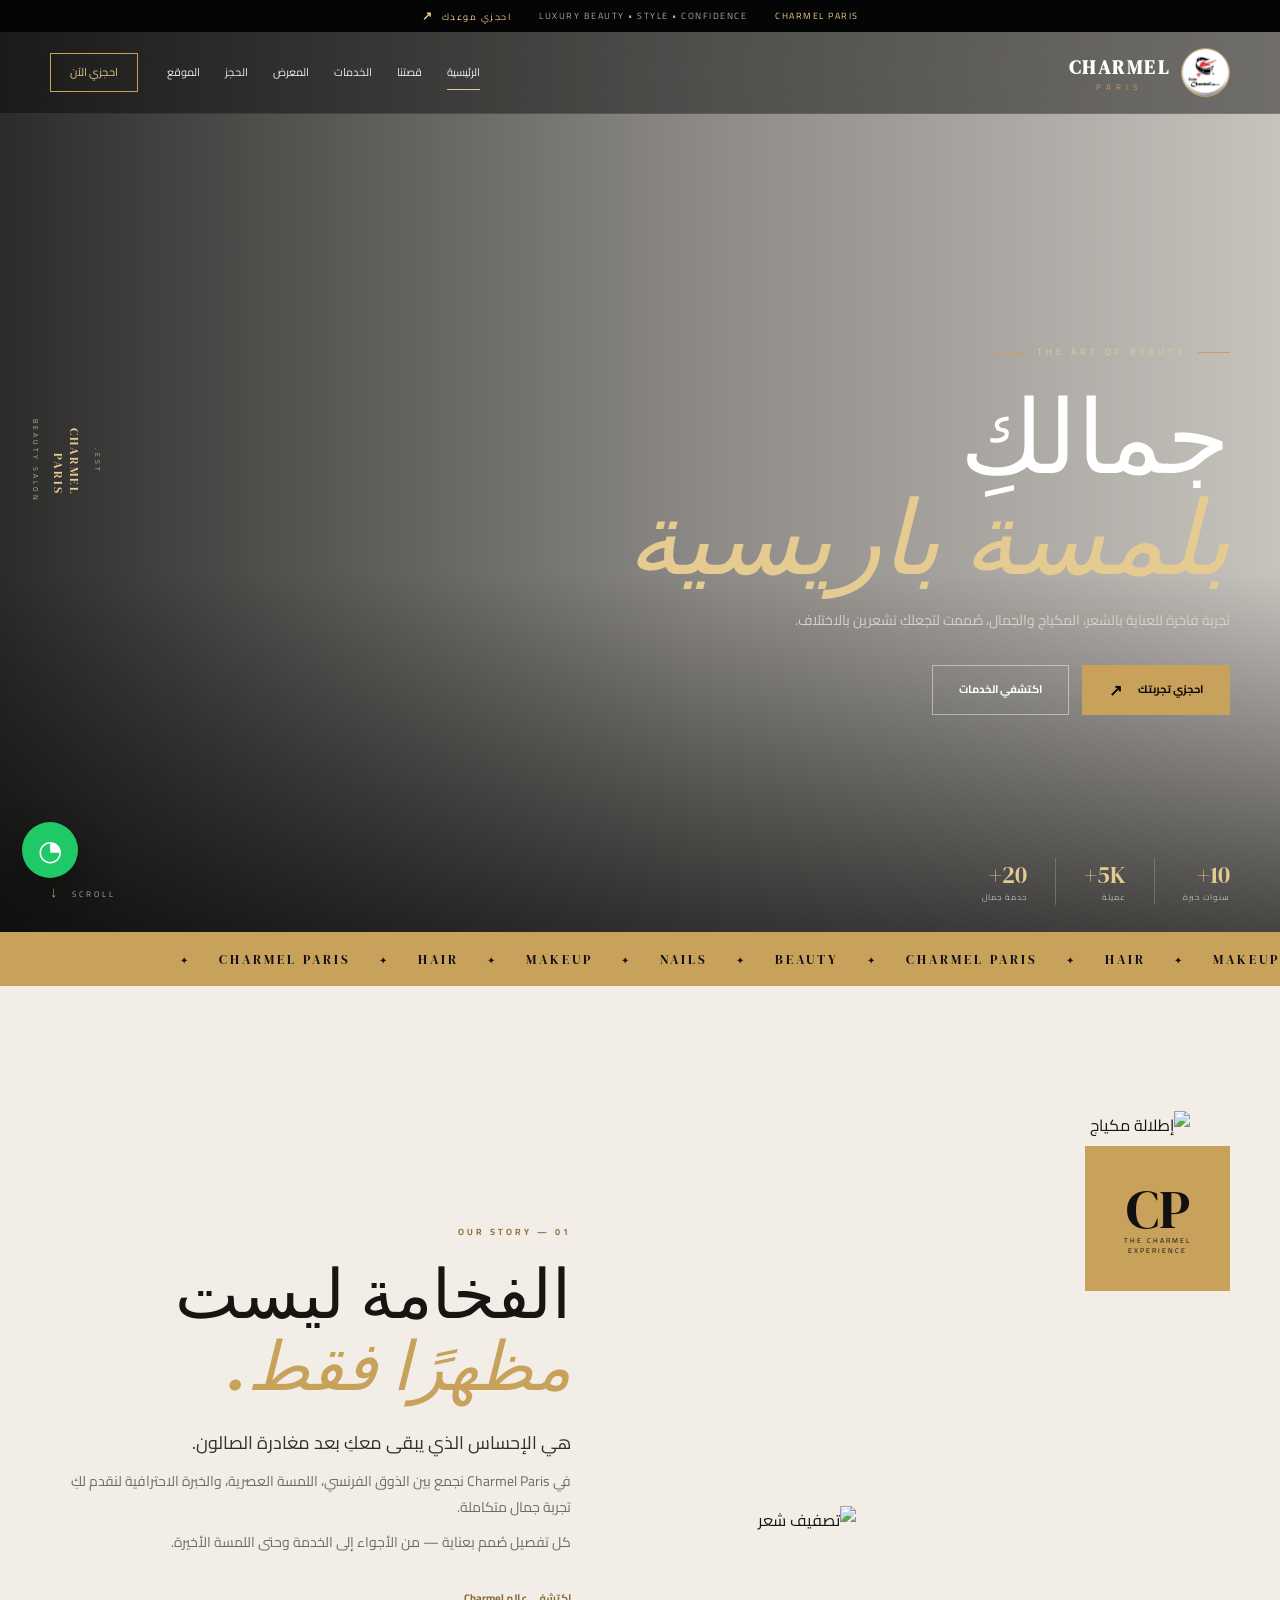
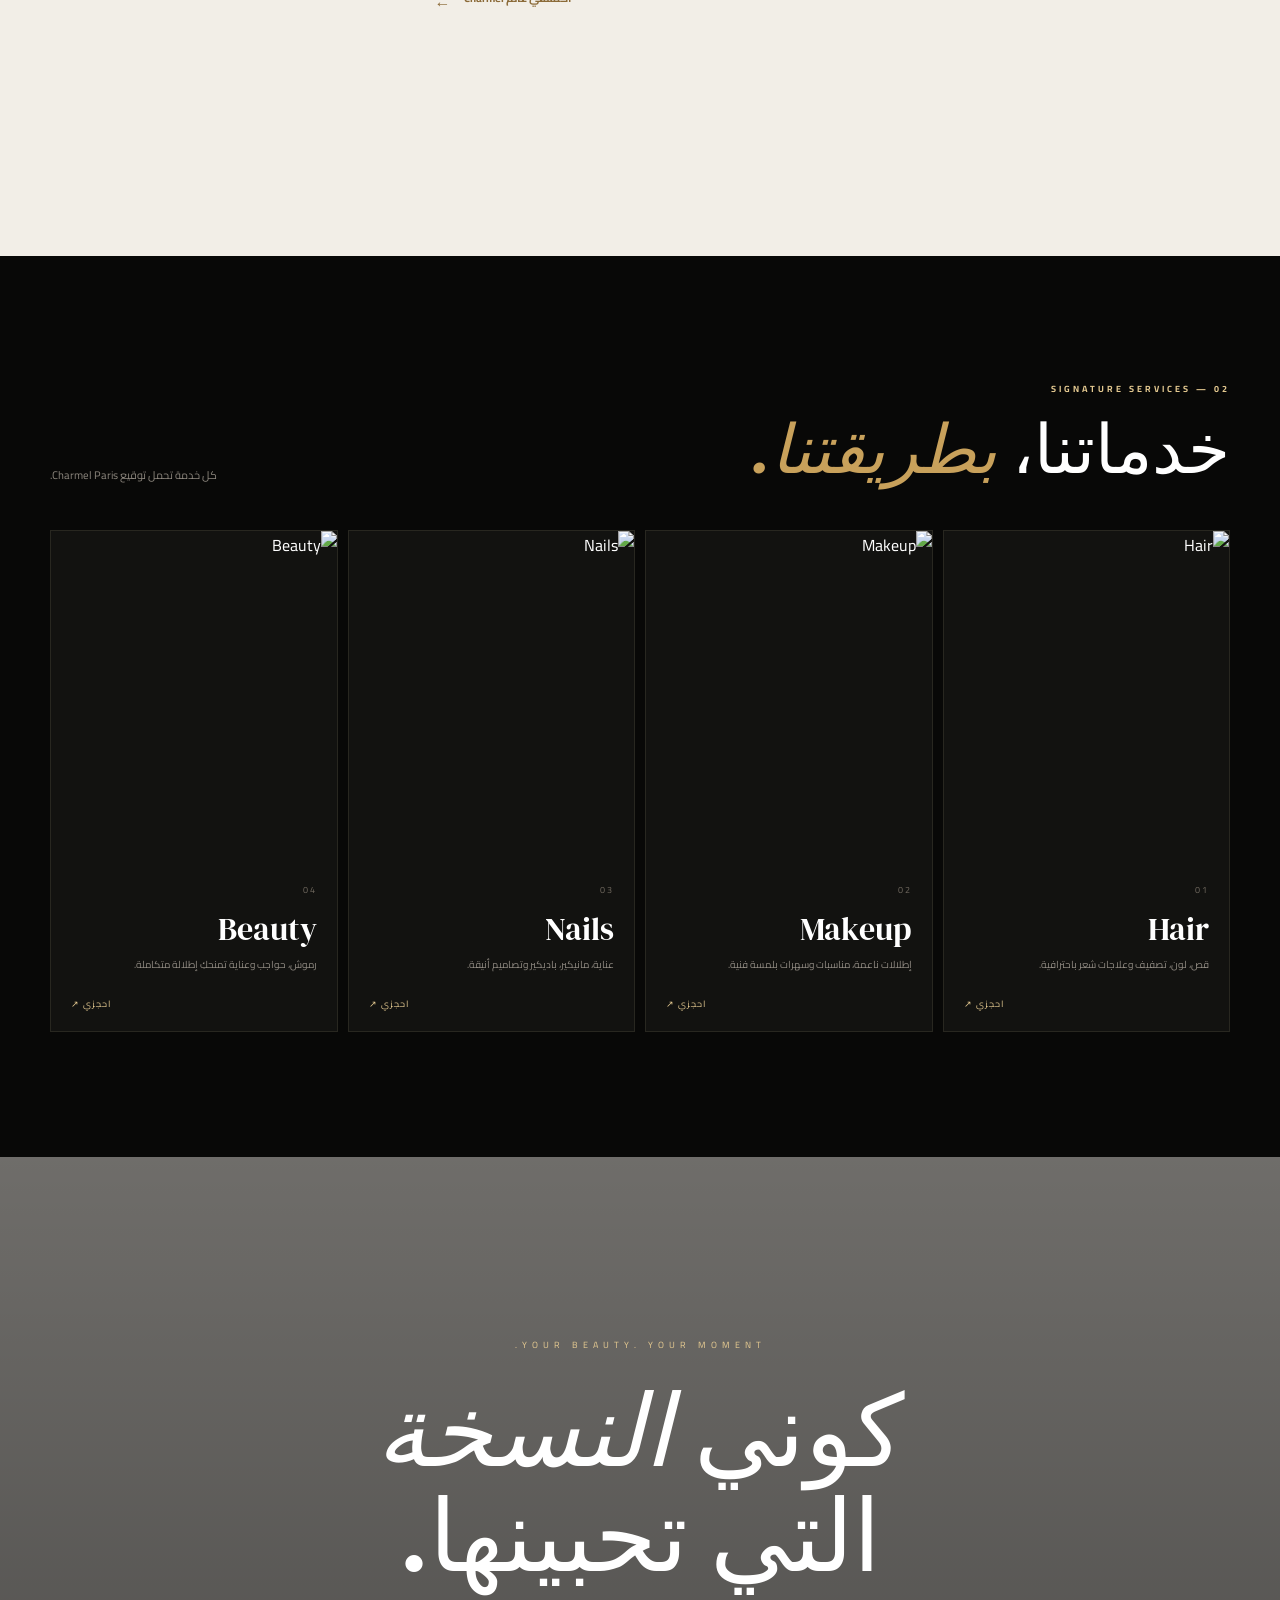
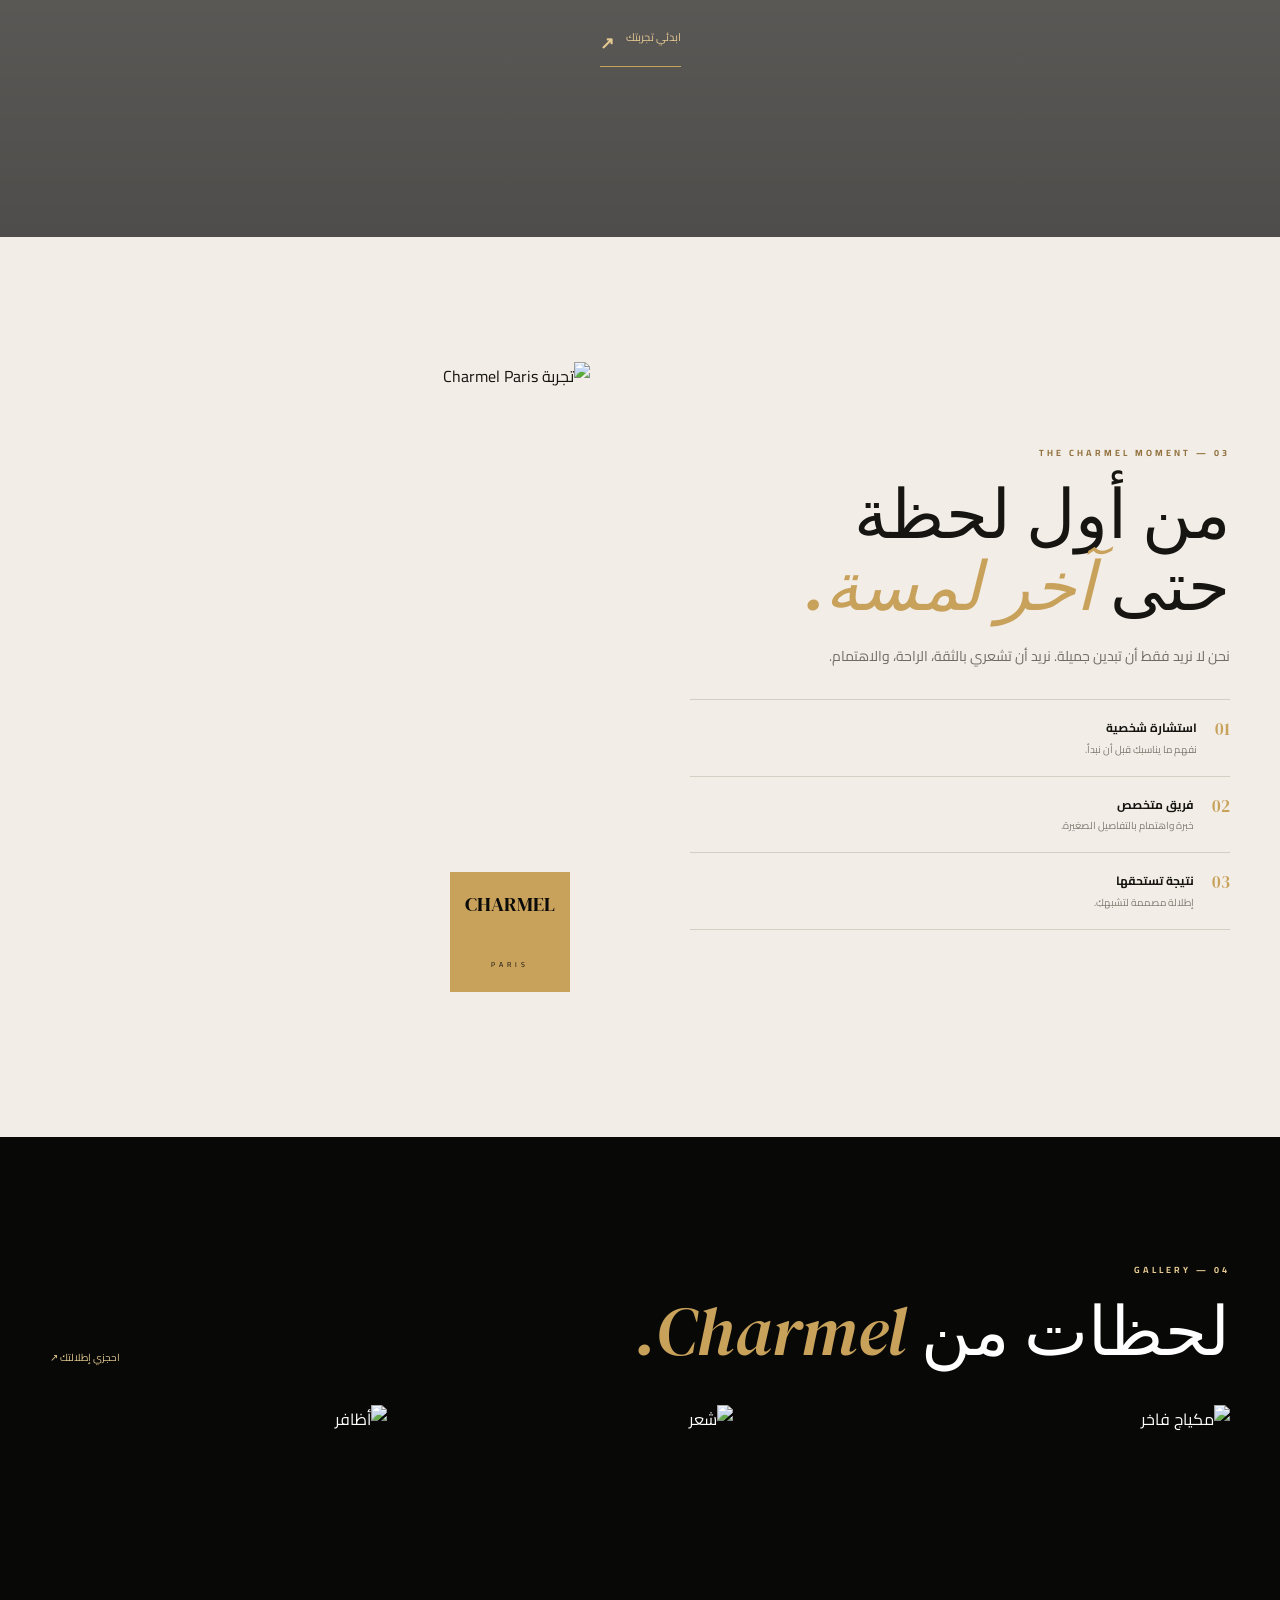
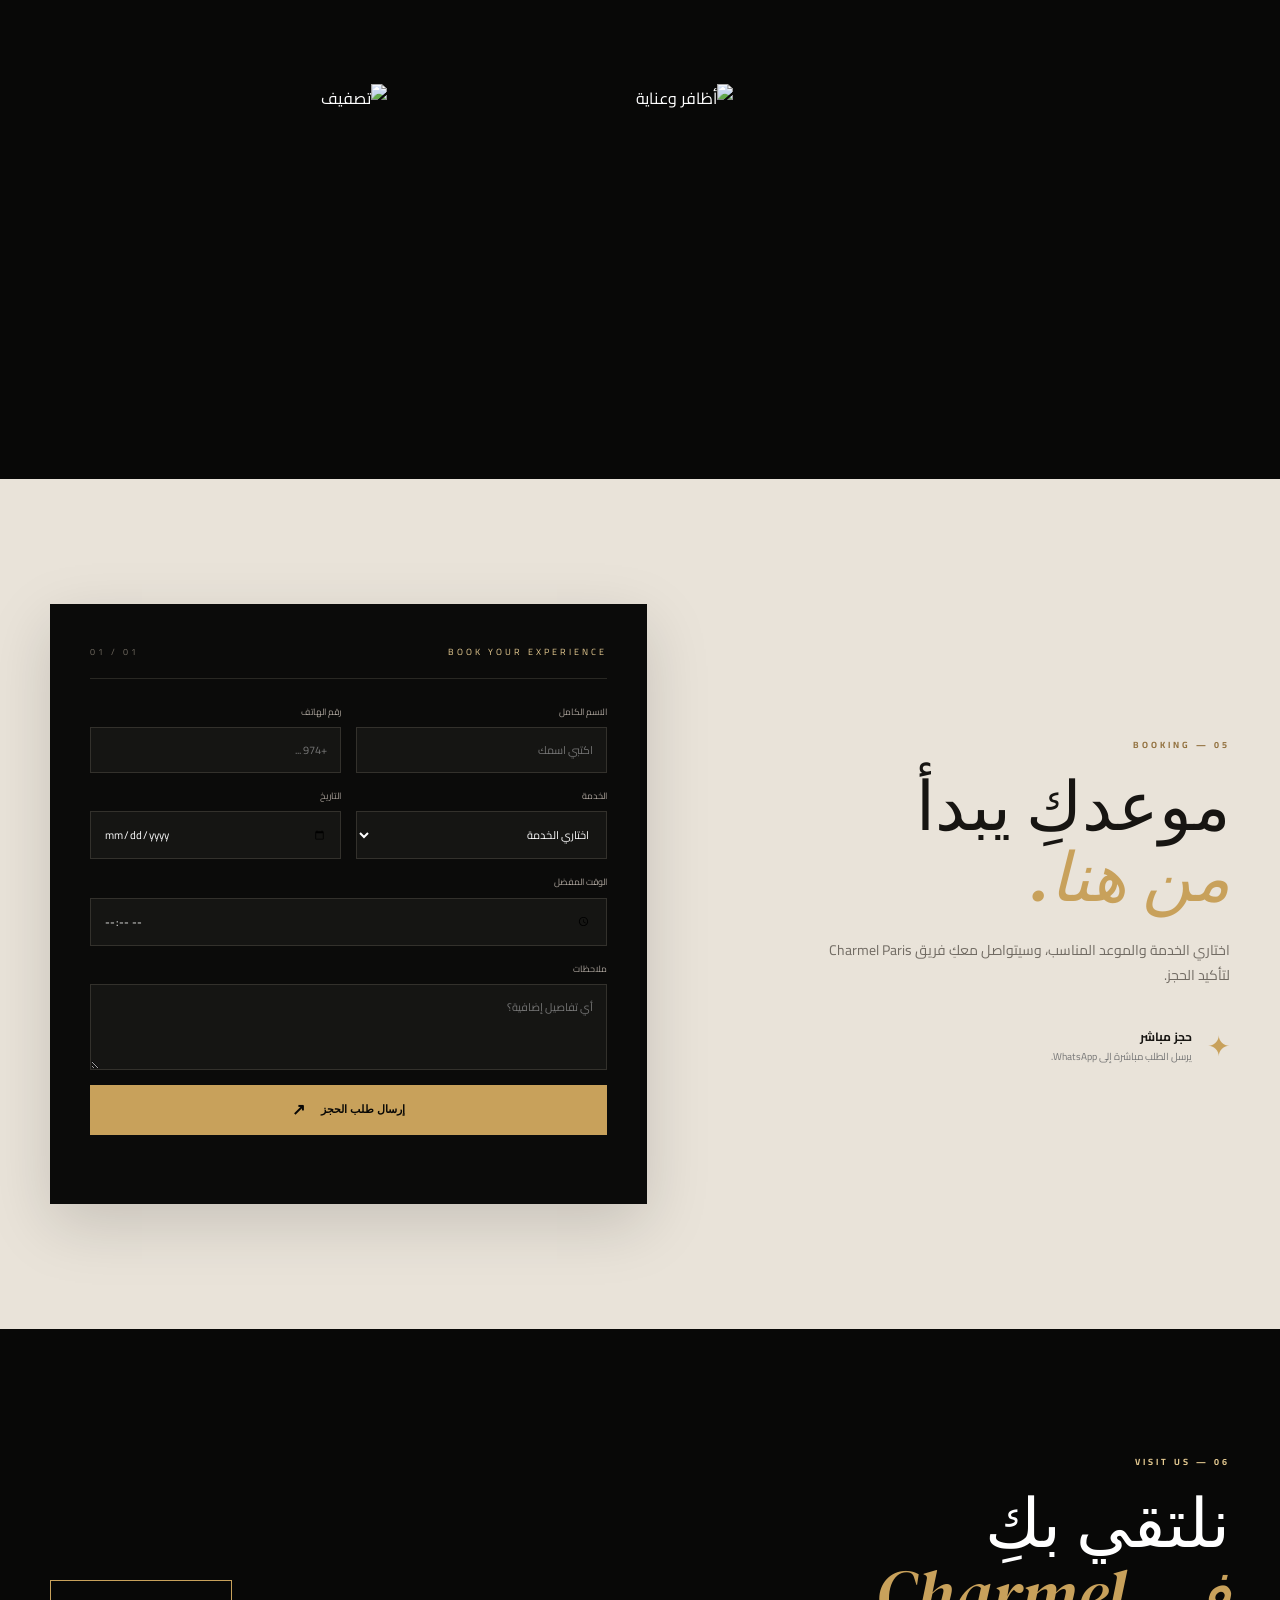
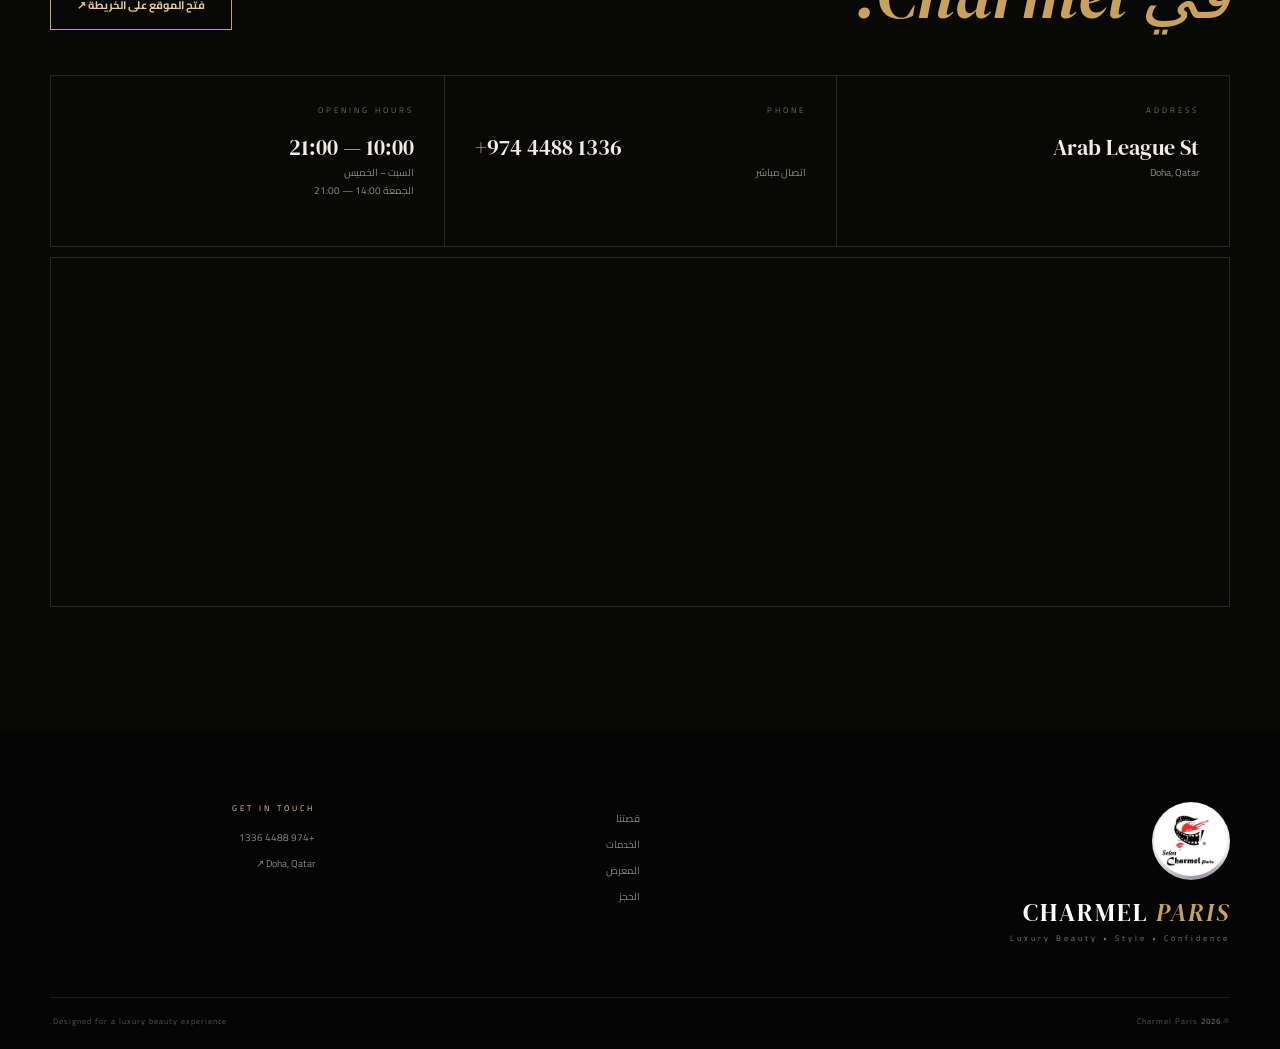
==== commit 1a4d3cc4: "Add files via upload" ====
--- a/index.html
+++ b/index.html
@@ -2,355 +2,224 @@
 <html lang="ar" dir="rtl">
 <head>
   <meta charset="UTF-8">
-  <meta name="viewport" content="width=device-width, initial-scale=1.0">
-  <meta name="theme-color" content="#0a0a0a">
-  <meta name="description" content="Charmel Paris - صالون تجميل فاخر">
-  <title>Charmel Paris | Salon de Beauté</title>
-
+  <meta name="viewport" content="width=device-width,initial-scale=1.0">
+  <meta name="description" content="Charmel Paris — Luxury Beauty Salon">
+  <meta name="theme-color" content="#080808">
+  <title>Charmel Paris — Luxury Beauty Salon</title>
   <link rel="preconnect" href="https://fonts.googleapis.com">
   <link rel="preconnect" href="https://fonts.gstatic.com" crossorigin>
-  <link href="https://fonts.googleapis.com/css2?family=Cairo:wght@300;400;500;600;700&family=Playfair+Display:wght@400;500;600;700&display=swap" rel="stylesheet">
-
+  <link href="https://fonts.googleapis.com/css2?family=Cairo:wght@400;500;600;700&family=DM+Serif+Display:ital@0;1&family=Playfair+Display:wght@500;600;700&display=swap" rel="stylesheet">
   <link rel="stylesheet" href="style.css">
 </head>
-
 <body>
 
-  <header class="site-header" id="siteHeader">
-    <div class="container header-inner">
-
-      <a href="#home" class="brand" aria-label="Charmel Paris">
-        <div class="brand-logo-wrap">
-          <img src="logo.jpg" alt="Charmel Paris" class="brand-logo"
-               onerror="this.style.display='none'; this.parentElement.classList.add('logo-fallback');">
-          <span class="brand-fallback-mark">CP</span>
-        </div>
-        <div class="brand-text">
-          <span class="brand-name">CHARMEL</span>
-          <span class="brand-sub">P A R I S</span>
-        </div>
-      </a>
-
-      <button class="menu-btn" id="menuBtn" aria-label="فتح القائمة" aria-expanded="false">
-        <span></span><span></span><span></span>
-      </button>
-
-      <nav class="nav" id="navMenu">
-        <a href="#home" class="active">الرئيسية</a>
-        <a href="#about">عن الصالون</a>
-        <a href="#services">الخدمات</a>
-        <a href="#gallery">المعرض</a>
-        <a href="#booking">حجز موعد</a>
-        <a href="#contact">اتصل بنا</a>
-      </nav>
-
-      <a href="#booking" class="header-cta">احجزي موعدك</a>
-    </div>
-  </header>
-
-  <main>
-
-    <section class="hero" id="home">
-      <div class="hero-overlay"></div>
-      <div class="hero-content container">
-        <p class="eyebrow">SALON DE BEAUTÉ • DOHA</p>
-        <h1>جمالكِ<br><span>يستحق الأفضل</span></h1>
-        <p class="hero-desc">
-          تجربة فاخرة تجمع بين الأناقة الفرنسية، العناية المتخصصة
-          وأحدث تقنيات الجمال في Charmel Paris.
-        </p>
-        <div class="hero-actions">
-          <a href="#booking" class="btn btn-gold">احجزي موعدك</a>
-          <a href="#services" class="btn btn-outline">اكتشفي خدماتنا</a>
-        </div>
-        <div class="hero-note">
-          <span>✦</span> جمالكِ، بأسلوب Charmel Paris
-        </div>
-      </div>
+<div class="announcement">
+  <span>CHARMEL PARIS</span>
+  <p>Luxury Beauty • Style • Confidence</p>
+  <a href="#booking">احجزي موعدك <b>↗</b></a>
+</div>
+
+<header class="header" id="header">
+  <div class="container nav-wrap">
+    <a href="#home" class="brand">
+      <img src="logo.jpg" alt="Charmel Paris">
+      <span><strong>CHARMEL</strong><small>PARIS</small></span>
+    </a>
+
+    <button class="menu-btn" id="menuBtn" aria-label="القائمة"><span></span><span></span></button>
+
+    <nav class="nav" id="nav">
+      <a class="active" href="#home">الرئيسية</a>
+      <a href="#about">قصتنا</a>
+      <a href="#services">الخدمات</a>
+      <a href="#gallery">المعرض</a>
+      <a href="#booking">الحجز</a>
+      <a href="#contact">الموقع</a>
+      <a class="nav-button" href="#booking">احجزي الآن</a>
+    </nav>
+  </div>
+</header>
+
+<main>
+  <section class="hero" id="home">
+    <div class="hero-image"></div>
+    <div class="hero-shade"></div>
+    <div class="hero-content container">
+      <div class="hero-kicker"><i></i> THE ART OF BEAUTY <i></i></div>
+      <h1>جمالكِ<br><em>بلمسة باريسية</em></h1>
+      <p>تجربة فاخرة للعناية بالشعر، المكياج والجمال، صُممت لتجعلكِ تشعرين بالاختلاف.</p>
+      <div class="hero-buttons">
+        <a href="#booking" class="gold-button">احجزي تجربتك <span>↗</span></a>
+        <a href="#services" class="line-button">اكتشفي الخدمات</a>
+      </div>
+    </div>
+
+    <div class="hero-side-note">
+      <span>EST.</span><b>CHARMEL<br>PARIS</b><span>BEAUTY SALON</span>
+    </div>
+
+    <div class="hero-bottom container">
+      <div><b>10+</b><span>سنوات خبرة</span></div>
+      <div><b>5K+</b><span>عميلة</span></div>
+      <div><b>20+</b><span>خدمة جمال</span></div>
       <div class="hero-scroll">SCROLL <span>↓</span></div>
-    </section>
-
-    <section class="about section" id="about">
-      <div class="container about-grid">
-        <div class="about-image">
-          <div class="image-frame">
-            <img src="https://images.unsplash.com/photo-1560066984-138dadb4c035?auto=format&fit=crop&w=1100&q=85"
-                 alt="صالون تجميل فاخر" loading="lazy">
-          </div>
-          <div class="about-badge">
-            <strong>CP</strong>
-            <span>CHARMEL<br>PARIS</span>
-          </div>
-        </div>
-
-        <div class="about-content">
-          <p class="section-kicker">NOT JUST BEAUTY</p>
-          <h2>أناقة تبدأ<br><em>من التفاصيل.</em></h2>
-          <div class="gold-line"></div>
-          <p>
-            في Charmel Paris نؤمن أن الجمال الحقيقي هو تجربة متكاملة.
-            لذلك صممنا مساحة تجمع الهدوء، الفخامة والخبرة لتمنحكِ
-            لحظات خاصة تستحقينها.
-          </p>
-          <p>
-            من تصفيف الشعر والمكياج إلى الأظافر والعناية بالبشرة،
-            فريقنا يهتم بكل تفصيلة ليكون كل موعد تجربة مختلفة.
-          </p>
-
-          <div class="stats">
-            <div><strong>10+</strong><span>سنوات خبرة</span></div>
-            <div><strong>5K+</strong><span>عميلة</span></div>
-            <div><strong>20+</strong><span>خدمة جمالية</span></div>
-          </div>
-        </div>
-      </div>
-    </section>
-
-    <section class="services section-dark" id="services">
-      <div class="container">
-        <div class="section-heading">
-          <p class="section-kicker">OUR SIGNATURE</p>
-          <h2>خدماتنا <em>الفاخرة</em></h2>
-          <p>كل ما تحتاجينه لإطلالة متكاملة في مكان واحد.</p>
-        </div>
-
-        <div class="services-grid">
-
-          <article class="service-card">
-            <div class="service-number">01</div>
-            <div class="service-icon">✦</div>
-            <h3>الشعر</h3>
-            <p>قص، تسريح، صبغات، علاجات وتصفيف للمناسبات.</p>
-            <a href="#booking">احجزي الآن <span>←</span></a>
-          </article>
-
-          <article class="service-card featured">
-            <div class="service-number">02</div>
-            <div class="service-icon">◈</div>
-            <h3>المكياج</h3>
-            <p>إطلالات راقية للمناسبات والأعراس والجلسات الخاصة.</p>
-            <a href="#booking">احجزي الآن <span>←</span></a>
-          </article>
-
-          <article class="service-card">
-            <div class="service-number">03</div>
-            <div class="service-icon">◇</div>
-            <h3>الأظافر</h3>
-            <p>مانيكير، باديكير وتصاميم أنيقة بأعلى عناية.</p>
-            <a href="#booking">احجزي الآن <span>←</span></a>
-          </article>
-
-          <article class="service-card">
-            <div class="service-number">04</div>
-            <div class="service-icon">❖</div>
-            <h3>الرموش والحواجب</h3>
-            <p>تحديد وتجميل الرموش والحواجب لإطلالة أكثر جمالاً.</p>
-            <a href="#booking">احجزي الآن <span>←</span></a>
-          </article>
-
-          <article class="service-card">
-            <div class="service-number">05</div>
-            <div class="service-icon">○</div>
-            <h3>العناية بالبشرة</h3>
-            <p>جلسات عناية وتنظيف وترطيب لبشرة مشرقة.</p>
-            <a href="#booking">احجزي الآن <span>←</span></a>
-          </article>
-
-          <article class="service-card">
-            <div class="service-number">06</div>
-            <div class="service-icon">✧</div>
-            <h3>إطلالة متكاملة</h3>
-            <p>باقة مخصصة تجمع أكثر من خدمة في تجربة واحدة.</p>
-            <a href="#booking">احجزي الآن <span>←</span></a>
-          </article>
-
-        </div>
-      </div>
-    </section>
-
-    <section class="editorial">
-      <div class="editorial-image">
-        <img src="https://images.unsplash.com/photo-1487412720507-e7ab37603c6f?auto=format&fit=crop&w=1400&q=85"
-             alt="إطلالة مكياج فاخرة" loading="lazy">
-      </div>
-      <div class="editorial-content">
-        <p class="section-kicker">THE CHARMEL EXPERIENCE</p>
-        <h2>لحظتكِ.<br><em>قواعدكِ.</em></h2>
-        <p>اتركي لنا التفاصيل واستمتعي بتجربة عناية مصممة حولكِ.</p>
-        <a href="#booking" class="text-link">ابدئي تجربتك <span>←</span></a>
-      </div>
-    </section>
-
-    <section class="gallery section" id="gallery">
-      <div class="container">
-        <div class="section-heading">
-          <p class="section-kicker">OUR WORLD</p>
-          <h2>من <em>داخل</em> عالمنا</h2>
-          <p>لمحات من أجواء الجمال والأناقة في Charmel Paris.</p>
-        </div>
-
-        <div class="gallery-grid">
-          <div class="gallery-item tall">
-            <img src="https://images.unsplash.com/photo-1522337360788-8b13dee7a37e?auto=format&fit=crop&w=900&q=85" alt="تصفيف شعر" loading="lazy">
-          </div>
-          <div class="gallery-item">
-            <img src="https://images.unsplash.com/photo-1512496015851-a90fb38ba796?auto=format&fit=crop&w=900&q=85" alt="مكياج" loading="lazy">
-          </div>
-          <div class="gallery-item">
-            <img src="https://images.unsplash.com/photo-1604654894610-df63bc536371?auto=format&fit=crop&w=900&q=85" alt="أظافر" loading="lazy">
-          </div>
-          <div class="gallery-item wide">
-            <img src="https://images.unsplash.com/photo-1562322140-8baeececf3df?auto=format&fit=crop&w=1200&q=85" alt="صالون شعر" loading="lazy">
-          </div>
-          <div class="gallery-item">
-            <img src="https://images.unsplash.com/photo-1610992015732-2449b76344bc?auto=format&fit=crop&w=900&q=85" alt="عناية جمالية" loading="lazy">
-          </div>
-        </div>
-      </div>
-    </section>
-
-    <section class="quote-section">
-      <div class="container">
-        <p class="quote-mark">“</p>
-        <blockquote>الجمال ليس شيئاً نضيفه إليكِ،<br>بل شيئاً نكشفه فيكِ.</blockquote>
-        <div class="gold-line center"></div>
-        <p class="quote-brand">CHARMEL PARIS</p>
-      </div>
-    </section>
-
-    <section class="booking section-dark" id="booking">
-      <div class="container booking-grid">
-        <div class="booking-info">
-          <p class="section-kicker">PRIVATE APPOINTMENT</p>
-          <h2>احجزي<br><em>لحظتكِ.</em></h2>
-          <p>
-            اختاري الخدمة والوقت المناسب، وسنفتح لكِ واتساب
-            لإرسال تفاصيل الحجز مباشرة إلى الصالون.
-          </p>
-
-          <div class="booking-hours">
-            <div><span>السبت – الخميس</span><strong>10:00 — 21:00</strong></div>
-            <div><span>الجمعة</span><strong>14:00 — 21:00</strong></div>
-          </div>
-        </div>
-
-        <form class="booking-form" id="bookingForm">
-          <div class="form-row">
-            <label>
-              الاسم
-              <input type="text" id="name" placeholder="اكتبي اسمك" required>
-            </label>
-            <label>
-              رقم الهاتف
-              <input type="tel" id="phone" placeholder="+974 ..." required>
-            </label>
-          </div>
-
-          <div class="form-row">
-            <label>
-              الخدمة
-              <select id="service" required>
-                <option value="">اختاري الخدمة</option>
-                <option>الشعر</option>
-                <option>المكياج</option>
-                <option>الأظافر</option>
-                <option>الرموش والحواجب</option>
-                <option>العناية بالبشرة</option>
-                <option>إطلالة متكاملة</option>
-              </select>
-            </label>
-            <label>
-              التاريخ
-              <input type="date" id="date" required>
-            </label>
-          </div>
-
-          <label>
-            الوقت المفضل
-            <select id="time" required>
-              <option value="">اختاري الوقت</option>
-              <option>10:00</option><option>11:00</option><option>12:00</option>
-              <option>13:00</option><option>14:00</option><option>15:00</option>
-              <option>16:00</option><option>17:00</option><option>18:00</option>
-              <option>19:00</option><option>20:00</option>
-            </select>
-          </label>
-
-          <label>
-            ملاحظات إضافية
-            <textarea id="message" rows="4" placeholder="أي طلب أو ملاحظة..."></textarea>
-          </label>
-
-          <button type="submit" class="btn btn-gold full">إرسال طلب الحجز عبر واتساب</button>
-          <p class="form-status" id="formStatus"></p>
-        </form>
-      </div>
-    </section>
-
-    <section class="contact section" id="contact">
-      <div class="container">
-        <div class="section-heading">
-          <p class="section-kicker">VISIT US</p>
-          <h2>نحن بانتظاركِ</h2>
-        </div>
-
-        <div class="contact-grid">
-          <div class="contact-details">
-            <div class="contact-card">
-              <span>الموقع</span>
-              <strong>Arab League St<br>Doha, Qatar</strong>
-            </div>
-            <div class="contact-card">
-              <span>الهاتف</span>
-              <a href="tel:+97444881336">+974 4488 1336</a>
-            </div>
-            <div class="contact-card">
-              <span>واتساب</span>
-              <a href="https://wa.me/97444881336" target="_blank" rel="noopener">تواصلي معنا مباشرة</a>
-            </div>
-            <div class="contact-card">
-              <span>ساعات العمل</span>
-              <strong>السبت – الخميس: 10:00–21:00<br>الجمعة: 14:00–21:00</strong>
-            </div>
-          </div>
-
-          <div class="map-wrap">
-            <iframe
-              title="موقع Charmel Paris"
-              src="https://www.google.com/maps?q=Charmel%20Paris%20Doha%20Qatar&output=embed"
-              loading="lazy"
-              referrerpolicy="no-referrer-when-downgrade">
-            </iframe>
-            <a class="map-button" href="https://maps.app.goo.gl/cpLv1UpbArvzBpCG6" target="_blank" rel="noopener">
-              فتح الموقع في Google Maps ↗
-            </a>
-          </div>
-        </div>
-      </div>
-    </section>
-
-  </main>
-
-  <footer class="footer">
-    <div class="container footer-inner">
-      <div>
-        <div class="footer-logo">CHARMEL <span>PARIS</span></div>
-        <p>Beauty is an experience.</p>
-      </div>
-      <div class="footer-links">
-        <a href="#home">الرئيسية</a>
-        <a href="#services">الخدمات</a>
-        <a href="#booking">حجز موعد</a>
-        <a href="#contact">اتصل بنا</a>
-      </div>
-      <p class="copyright">© <span id="year"></span> Charmel Paris. All rights reserved.</p>
-    </div>
-  </footer>
-
-  <a class="whatsapp" href="https://wa.me/97444881336" target="_blank" rel="noopener" aria-label="واتساب">
-    <span>WA</span>
-  </a>
-
-  <script src="script.js"></script>
+    </div>
+  </section>
+
+  <div class="ticker">
+    <div>CHARMEL PARIS <span>✦</span> HAIR <span>✦</span> MAKEUP <span>✦</span> NAILS <span>✦</span> BEAUTY <span>✦</span> CHARMEL PARIS <span>✦</span> HAIR <span>✦</span> MAKEUP <span>✦</span></div>
+  </div>
+
+  <section class="intro section" id="about">
+    <div class="container intro-grid">
+      <div class="intro-visual reveal">
+        <div class="visual-main">
+          <img src="https://images.unsplash.com/photo-1487412720507-e7ab37603c6f?auto=format&fit=crop&w=1200&q=90" alt="إطلالة مكياج">
+        </div>
+        <div class="visual-small">
+          <img src="https://images.unsplash.com/photo-1562322140-8baeececf3df?auto=format&fit=crop&w=800&q=90" alt="تصفيف شعر">
+        </div>
+        <div class="visual-label"><b>CP</b><span>THE CHARMEL<br>EXPERIENCE</span></div>
+      </div>
+
+      <div class="intro-copy reveal">
+        <div class="overline">01 — OUR STORY</div>
+        <h2>الفخامة ليست<br><em>مظهرًا فقط.</em></h2>
+        <p class="lead">هي الإحساس الذي يبقى معكِ بعد مغادرة الصالون.</p>
+        <p>في Charmel Paris نجمع بين الذوق الفرنسي، اللمسة العصرية، والخبرة الاحترافية لنقدم لكِ تجربة جمال متكاملة.</p>
+        <p>كل تفصيل صُمم بعناية — من الأجواء إلى الخدمة وحتى اللمسة الأخيرة.</p>
+        <a href="#services" class="under-link">اكتشفي عالم Charmel <span>←</span></a>
+      </div>
+    </div>
+  </section>
+
+  <section class="services section dark" id="services">
+    <div class="container">
+      <div class="section-heading reveal">
+        <div><div class="overline gold">02 — SIGNATURE SERVICES</div><h2>خدماتنا، <em>بطريقتنا.</em></h2></div>
+        <p>كل خدمة تحمل توقيع Charmel Paris.</p>
+      </div>
+
+      <div class="services-grid">
+        <article class="service reveal">
+          <div class="service-photo"><img src="https://images.unsplash.com/photo-1560066984-138dadb4c035?auto=format&fit=crop&w=1000&q=90" alt="خدمات الشعر"></div>
+          <div class="service-body"><span>01</span><h3>Hair</h3><p>قص، لون، تصفيف وعلاجات شعر باحترافية.</p><a href="#booking">احجزي ↗</a></div>
+        </article>
+        <article class="service reveal">
+          <div class="service-photo"><img src="https://images.unsplash.com/photo-1487412720507-e7ab37603c6f?auto=format&fit=crop&w=1000&q=90" alt="المكياج"></div>
+          <div class="service-body"><span>02</span><h3>Makeup</h3><p>إطلالات ناعمة، مناسبات وسهرات بلمسة فنية.</p><a href="#booking">احجزي ↗</a></div>
+        </article>
+        <article class="service reveal">
+          <div class="service-photo"><img src="https://images.unsplash.com/photo-1604654894610-df63bc536371?auto=format&fit=crop&w=1000&q=90" alt="الأظافر"></div>
+          <div class="service-body"><span>03</span><h3>Nails</h3><p>عناية، مانيكير، باديكير وتصاميم أنيقة.</p><a href="#booking">احجزي ↗</a></div>
+        </article>
+        <article class="service reveal">
+          <div class="service-photo"><img src="https://images.unsplash.com/photo-1516975080664-ed2fc6a32937?auto=format&fit=crop&w=1000&q=90" alt="العناية"></div>
+          <div class="service-body"><span>04</span><h3>Beauty</h3><p>رموش، حواجب وعناية تمنحكِ إطلالة متكاملة.</p><a href="#booking">احجزي ↗</a></div>
+        </article>
+      </div>
+    </div>
+  </section>
+
+  <section class="statement">
+    <div class="statement-bg"></div>
+    <div class="statement-content reveal">
+      <span>YOUR BEAUTY. YOUR MOMENT.</span>
+      <h2>كوني <em>النسخة</em><br>التي تحبينها.</h2>
+      <a href="#booking">ابدئي تجربتك <b>↗</b></a>
+    </div>
+  </section>
+
+  <section class="experience section">
+    <div class="container experience-grid">
+      <div class="experience-copy reveal">
+        <div class="overline">03 — THE CHARMEL MOMENT</div>
+        <h2>من أول لحظة<br>حتى <em>آخر لمسة.</em></h2>
+        <p>نحن لا نريد فقط أن تبدين جميلة. نريد أن تشعري بالثقة، الراحة، والاهتمام.</p>
+        <div class="experience-list">
+          <div><b>01</b><span><strong>استشارة شخصية</strong><small>نفهم ما يناسبكِ قبل أن نبدأ.</small></span></div>
+          <div><b>02</b><span><strong>فريق متخصص</strong><small>خبرة واهتمام بالتفاصيل الصغيرة.</small></span></div>
+          <div><b>03</b><span><strong>نتيجة تستحقها</strong><small>إطلالة مصممة لتشبهكِ.</small></span></div>
+        </div>
+      </div>
+      <div class="experience-photo reveal">
+        <img src="https://images.unsplash.com/photo-1522337360788-8b13dee7a37e?auto=format&fit=crop&w=1300&q=90" alt="تجربة Charmel Paris">
+        <div class="photo-stamp">CHARMEL<br><small>PARIS</small></div>
+      </div>
+    </div>
+  </section>
+
+  <section class="gallery section dark" id="gallery">
+    <div class="container">
+      <div class="section-heading reveal">
+        <div><div class="overline gold">04 — GALLERY</div><h2>لحظات من <em>Charmel.</em></h2></div>
+        <a class="light-link" href="#booking">احجزي إطلالتك ↗</a>
+      </div>
+      <div class="gallery-grid">
+        <div class="gallery-card tall reveal"><img src="https://images.unsplash.com/photo-1487412720507-e7ab37603c6f?auto=format&fit=crop&w=1000&q=90" alt="مكياج فاخر"></div>
+        <div class="gallery-card reveal"><img src="https://images.unsplash.com/photo-1562322140-8baeececf3df?auto=format&fit=crop&w=900&q=90" alt="شعر"></div>
+        <div class="gallery-card reveal"><img src="https://images.unsplash.com/photo-1604654894610-df63bc536371?auto=format&fit=crop&w=900&q=90" alt="أظافر"></div>
+        <div class="gallery-card reveal"><img src="https://images.unsplash.com/photo-1610992015732-2449b76344bc?auto=format&fit=crop&w=900&q=90" alt="أظافر وعناية"></div>
+        <div class="gallery-card reveal"><img src="https://images.unsplash.com/photo-1516975080664-ed2fc6a32937?auto=format&fit=crop&w=900&q=90" alt="تصفيف"></div>
+      </div>
+    </div>
+  </section>
+
+  <section class="booking section" id="booking">
+    <div class="container booking-grid">
+      <div class="booking-intro reveal">
+        <div class="overline">05 — BOOKING</div>
+        <h2>موعدكِ يبدأ<br><em>من هنا.</em></h2>
+        <p>اختاري الخدمة والموعد المناسب، وسيتواصل معكِ فريق Charmel Paris لتأكيد الحجز.</p>
+        <div class="booking-detail"><span>✦</span><div><b>حجز مباشر</b><small>يرسل الطلب مباشرة إلى WhatsApp.</small></div></div>
+      </div>
+
+      <form class="booking-form reveal" id="bookingForm">
+        <div class="form-head"><span>BOOK YOUR EXPERIENCE</span><b>01 / 01</b></div>
+        <div class="form-row">
+          <label>الاسم الكامل<input id="name" required placeholder="اكتبي اسمك"></label>
+          <label>رقم الهاتف<input id="phone" required placeholder="+974 ..."></label>
+        </div>
+        <div class="form-row">
+          <label>الخدمة<select id="service" required><option value="">اختاري الخدمة</option><option>الشعر</option><option>المكياج</option><option>الأظافر</option><option>الرموش والحواجب</option><option>العناية بالبشرة</option><option>باقة متكاملة</option></select></label>
+          <label>التاريخ<input id="date" type="date" required></label>
+        </div>
+        <label>الوقت المفضل<input id="time" type="time" required></label>
+        <label>ملاحظات<textarea id="message" rows="3" placeholder="أي تفاصيل إضافية؟"></textarea></label>
+        <button class="gold-button full" type="submit">إرسال طلب الحجز <span>↗</span></button>
+        <div id="formStatus" class="form-status"></div>
+      </form>
+    </div>
+  </section>
+
+  <section class="visit section dark" id="contact">
+    <div class="container">
+      <div class="visit-head reveal">
+        <div><div class="overline gold">06 — VISIT US</div><h2>نلتقي بكِ<br><em>في Charmel.</em></h2></div>
+        <a class="gold-outline" href="https://maps.app.goo.gl/cpLv1UpbArvzBpCG6" target="_blank" rel="noopener">فتح الموقع على الخريطة ↗</a>
+      </div>
+      <div class="visit-grid">
+        <div class="visit-card reveal"><span>ADDRESS</span><b>Arab League St</b><p>Doha, Qatar</p></div>
+        <div class="visit-card reveal"><span>PHONE</span><b dir="ltr">+974 4488 1336</b><p>اتصال مباشر</p></div>
+        <div class="visit-card reveal"><span>OPENING HOURS</span><b>10:00 — 21:00</b><p>السبت – الخميس<br>الجمعة 14:00 — 21:00</p></div>
+      </div>
+      <div class="map"><iframe title="Charmel Paris" src="https://www.google.com/maps?q=Arab%20League%20St%20Doha%20Qatar&output=embed" loading="lazy"></iframe></div>
+    </div>
+  </section>
+</main>
+
+<footer>
+  <div class="container footer-main">
+    <div class="footer-logo"><img src="logo.jpg" alt="Charmel Paris"><h3>CHARMEL <i>PARIS</i></h3><p>Luxury Beauty • Style • Confidence</p></div>
+    <div class="footer-links"><a href="#about">قصتنا</a><a href="#services">الخدمات</a><a href="#gallery">المعرض</a><a href="#booking">الحجز</a></div>
+    <div class="footer-contact"><span>GET IN TOUCH</span><a href="tel:+97444881336">+974 4488 1336</a><a href="https://maps.app.goo.gl/cpLv1UpbArvzBpCG6" target="_blank">Doha, Qatar ↗</a></div>
+  </div>
+  <div class="container footer-bottom"><span>© <b id="year"></b> Charmel Paris</span><span>Designed for a luxury beauty experience.</span></div>
+</footer>
+
+<a class="whatsapp" href="https://wa.me/97444881336" target="_blank" rel="noopener" aria-label="WhatsApp"><span>◔</span></a>
+<script src="https://cdn.jsdelivr.net/npm/@supabase/supabase-js@2"></script>
+<script src="supabase-config.js"></script>
+<script src="script.js"></script>
 </body>
 </html>
--- a/style.css
+++ b/style.css
@@ -1,274 +1,33 @@
 :root{
-  --black:#080808;
-  --black-2:#101010;
-  --black-3:#171717;
-  --gold:#c8a56a;
-  --gold-light:#e5c98e;
-  --cream:#f7f1e7;
-  --white:#fff;
-  --muted:#a7a19a;
-  --line:rgba(200,165,106,.25);
-  --container:1180px;
+--black:#080807;--black2:#10100e;--cream:#f2eee7;--paper:#e9e3d9;
+--gold:#c8a15b;--gold2:#e5ca91;--ink:#171512;--muted:#716b63;
+--line:rgba(200,161,91,.25);--serif:"DM Serif Display","Playfair Display",serif;
+--sans:"Cairo",sans-serif;--max:1180px
 }
-
 *{box-sizing:border-box;margin:0;padding:0}
 html{scroll-behavior:smooth}
-body{
-  background:var(--cream);
-  color:#17130f;
-  font-family:"Cairo",sans-serif;
-  overflow-x:hidden;
-}
-img{display:block;max-width:100%}
-a{text-decoration:none;color:inherit}
-button,input,select,textarea{font:inherit}
-.container{width:min(var(--container),calc(100% - 48px));margin:auto}
-
-.site-header{
-  position:fixed;z-index:1000;top:0;left:0;width:100%;
-  height:86px;background:rgba(8,8,8,.72);
-  border-bottom:1px solid rgba(255,255,255,.08);
-  backdrop-filter:blur(18px);
-  transition:.35s;
-}
-.header-inner{height:100%;display:flex;align-items:center;gap:30px}
-.brand{display:flex;align-items:center;gap:11px;margin-left:auto}
-.brand-logo-wrap{
-  width:58px;height:58px;border:1px solid var(--gold);
-  border-radius:50%;overflow:hidden;display:grid;place-items:center;
-  background:#111;position:relative;flex:none;
-}
-.brand-logo{width:100%;height:100%;object-fit:cover}
-.brand-fallback-mark{display:none;color:var(--gold);font-family:"Playfair Display";font-size:17px}
-.logo-fallback .brand-fallback-mark{display:block}
-.brand-text{display:flex;flex-direction:column;align-items:center;line-height:1}
-.brand-name{font-family:"Playfair Display",serif;color:#fff;font-weight:600;font-size:22px;letter-spacing:2px}
-.brand-sub{color:var(--gold);font-size:9px;letter-spacing:7px;margin-top:7px;margin-right:-7px}
-
-.nav{display:flex;align-items:center;gap:26px;margin:auto}
-.nav a{color:#eee;font-size:13px;position:relative;padding:30px 0;transition:.25s}
-.nav a:after{content:"";position:absolute;bottom:22px;right:0;width:0;height:1px;background:var(--gold);transition:.3s}
-.nav a:hover,.nav a.active{color:var(--gold-light)}
-.nav a:hover:after,.nav a.active:after{width:100%}
-
-.header-cta,.btn{
-  display:inline-flex;align-items:center;justify-content:center;
-  min-height:48px;padding:0 25px;border:1px solid var(--gold);
-  font-size:13px;cursor:pointer;transition:.3s;
-}
-.header-cta{color:var(--gold-light);white-space:nowrap}
-.header-cta:hover{background:var(--gold);color:#111}
-.menu-btn{display:none;background:none;border:0;width:42px;height:42px}
-.menu-btn span{display:block;width:23px;height:1px;background:#fff;margin:5px auto}
-
-.hero{
-  min-height:100svh;position:relative;display:flex;align-items:center;
-  background:
-    linear-gradient(90deg,rgba(0,0,0,.82),rgba(0,0,0,.33)),
-    url("https://images.unsplash.com/photo-1560066984-138dadb4c035?auto=format&fit=crop&w=2200&q=90") center/cover;
-  color:#fff;
-}
-.hero:after{content:"";position:absolute;inset:0;background:linear-gradient(0deg,#080808 0,transparent 25%)}
-.hero-content{position:relative;z-index:2;padding-top:90px}
-.eyebrow,.section-kicker{color:var(--gold);font-size:11px;letter-spacing:4px;font-weight:600}
-.hero h1{font-family:"Playfair Display",serif;font-size:clamp(55px,8vw,105px);line-height:.98;font-weight:500;margin:22px 0}
-.hero h1 span{color:var(--gold-light);font-style:italic}
-.hero-desc{max-width:510px;color:#ddd;line-height:2;font-size:15px}
-.hero-actions{display:flex;gap:12px;margin-top:34px}
-.btn-gold{background:var(--gold);border-color:var(--gold);color:#0d0c0b}
-.btn-gold:hover{background:var(--gold-light);border-color:var(--gold-light);transform:translateY(-2px)}
-.btn-outline{color:#fff;border-color:rgba(255,255,255,.55)}
-.btn-outline:hover{border-color:var(--gold);color:var(--gold-light)}
-.hero-note{margin-top:40px;color:#aaa;font-size:12px}
-.hero-note span{color:var(--gold);margin-left:8px}
-.hero-scroll{position:absolute;z-index:3;bottom:30px;left:50%;transform:translateX(-50%);font-size:9px;letter-spacing:4px;color:#aaa}
-.hero-scroll span{color:var(--gold);font-size:18px;margin-right:10px}
-
-.section{padding:120px 0}
-.about-grid{display:grid;grid-template-columns:1fr 1fr;gap:100px;align-items:center}
-.about-image{position:relative}
-.image-frame{position:relative;padding:0 0 20px 20px}
-.image-frame:before{content:"";position:absolute;left:0;bottom:0;width:75%;height:75%;border:1px solid var(--gold);z-index:0}
-.image-frame img{position:relative;z-index:1;width:100%;height:570px;object-fit:cover;filter:saturate(.85)}
-.about-badge{
-  position:absolute;right:-30px;bottom:35px;width:120px;height:120px;
-  background:var(--black);border:1px solid var(--gold);border-radius:50%;
-  display:flex;flex-direction:column;align-items:center;justify-content:center;color:#fff;
-  box-shadow:0 15px 40px rgba(0,0,0,.25)
-}
-.about-badge strong{font-family:"Playfair Display";font-size:26px;color:var(--gold)}
-.about-badge span{font-size:7px;letter-spacing:3px;text-align:center;margin-top:5px}
-.about-content h2,.section-heading h2,.booking-info h2,.editorial-content h2{
-  font-family:"Playfair Display",serif;font-weight:500;font-size:clamp(42px,5vw,68px);
-  line-height:1.08;margin:16px 0 24px
-}
-.about-content h2 em,.section-heading h2 em,.booking-info h2 em,.editorial-content h2 em{
-  color:var(--gold);font-style:italic
-}
-.gold-line{width:55px;height:1px;background:var(--gold);margin:25px 0}
-.about-content>p:not(.section-kicker){color:#6e675f;line-height:2.1;font-size:14px;margin-bottom:14px}
-.stats{display:flex;gap:45px;margin-top:35px;padding-top:28px;border-top:1px solid #ddd4c8}
-.stats div{display:flex;flex-direction:column}
-.stats strong{font-family:"Playfair Display";font-size:35px;color:#17130f}
-.stats span{font-size:10px;color:#857d73;margin-top:2px}
-
-.section-dark{background:var(--black);color:#fff;padding:120px 0}
-.section-heading{text-align:center;max-width:700px;margin:0 auto 60px}
-.section-heading h2{margin-bottom:12px}
-.section-heading>p:last-child{color:#8f8b85;font-size:13px}
-.services-grid{display:grid;grid-template-columns:repeat(3,1fr);gap:1px;background:#2b2721}
-.service-card{background:var(--black-2);padding:42px 34px;min-height:315px;position:relative;transition:.35s}
-.service-card:hover{background:#15130f;transform:translateY(-5px)}
-.service-card.featured{background:#15120e}
-.service-number{position:absolute;top:25px;left:28px;color:#504a43;font-family:"Playfair Display";font-size:12px}
-.service-icon{font-size:31px;color:var(--gold);margin-bottom:25px}
-.service-card h3{font-family:"Playfair Display";font-size:29px;font-weight:500;margin-bottom:12px}
-.service-card p{color:#9b958d;line-height:1.9;font-size:13px;max-width:280px}
-.service-card a{position:absolute;bottom:28px;right:34px;color:var(--gold-light);font-size:11px}
-.service-card a span{margin-right:10px}
-
-.editorial{display:grid;grid-template-columns:1.05fr .95fr;min-height:620px;background:var(--black-2);color:#fff}
-.editorial-image{min-height:620px}
-.editorial-image img{width:100%;height:100%;object-fit:cover;filter:grayscale(.25)}
-.editorial-content{display:flex;flex-direction:column;justify-content:center;padding:70px 9vw 70px 8vw}
-.editorial-content h2{font-size:clamp(50px,6vw,85px)}
-.editorial-content>p:not(.section-kicker){color:#999;line-height:2;max-width:390px}
-.text-link{margin-top:32px;color:var(--gold-light);font-size:12px}
-.text-link span{margin-right:12px}
-
-.gallery-grid{display:grid;grid-template-columns:1.1fr .75fr .75fr;grid-auto-rows:270px;gap:10px}
-.gallery-item{overflow:hidden;background:#ddd}
-.gallery-item img{width:100%;height:100%;object-fit:cover;transition:.6s}
-.gallery-item:hover img{transform:scale(1.05)}
-.gallery-item.tall{grid-row:span 2}
-.gallery-item.wide{grid-column:span 2}
-
-.quote-section{background:#111;color:#fff;text-align:center;padding:105px 20px}
-.quote-mark{font-family:"Playfair Display";font-size:80px;color:var(--gold);height:45px}
-blockquote{font-family:"Playfair Display";font-size:clamp(27px,4vw,45px);line-height:1.5;font-weight:400}
-.gold-line.center{margin:25px auto}
-.quote-brand{font-size:9px;letter-spacing:6px;color:#777}
-
-.booking{background:#0b0b0b}
-.booking-grid{display:grid;grid-template-columns:.8fr 1.2fr;gap:100px;align-items:start}
-.booking-info h2{font-size:70px}
-.booking-info>p:not(.section-kicker){color:#92908c;line-height:2;font-size:14px;max-width:420px}
-.booking-hours{margin-top:45px;border-top:1px solid #2b2925}
-.booking-hours div{display:flex;justify-content:space-between;padding:16px 0;border-bottom:1px solid #2b2925;font-size:12px}
-.booking-hours span{color:#85817b}
-.booking-hours strong{font-weight:500;color:#ddd}
-.booking-form{background:#141414;padding:38px}
-.booking-form label{display:block;color:#b8b2a9;font-size:11px;margin-bottom:18px}
-.form-row{display:grid;grid-template-columns:1fr 1fr;gap:18px}
-.booking-form input,.booking-form select,.booking-form textarea{
-  display:block;width:100%;margin-top:8px;background:#0b0b0b;color:#eee;
-  border:1px solid #35312c;padding:13px 14px;outline:none;border-radius:0
-}
-.booking-form input:focus,.booking-form select:focus,.booking-form textarea:focus{border-color:var(--gold)}
-.booking-form textarea{resize:vertical;min-height:100px}
-.booking-form select option{background:#111}
-.full{width:100%;margin-top:5px}
-.form-status{color:var(--gold-light);font-size:11px;text-align:center;margin-top:14px;min-height:18px}
-
-.contact-grid{display:grid;grid-template-columns:.8fr 1.2fr;gap:25px}
-.contact-details{display:grid;grid-template-columns:1fr 1fr;gap:1px;background:#ded6ca}
-.contact-card{background:#f7f1e7;padding:35px 28px;min-height:145px}
-.contact-card span{display:block;color:#9a8d7d;font-size:10px;letter-spacing:1px;margin-bottom:13px}
-.contact-card strong,.contact-card a{font-size:14px;line-height:1.9;color:#211d18}
-.contact-card a:hover{color:#a17b3e}
-.map-wrap{position:relative;min-height:370px;background:#ddd}
-.map-wrap iframe{width:100%;height:100%;min-height:370px;border:0;filter:grayscale(1)}
-.map-button{position:absolute;bottom:18px;right:18px;background:#111;color:#fff;padding:12px 17px;font-size:11px;border:1px solid var(--gold)}
-
-.footer{background:#080808;color:#fff;padding:45px 0;border-top:1px solid #29251f}
-.footer-inner{display:grid;grid-template-columns:1fr 1fr 1fr;align-items:center;gap:20px}
-.footer-logo{font-family:"Playfair Display";font-size:22px;letter-spacing:3px}
-.footer-logo span{color:var(--gold);font-size:10px;letter-spacing:5px;margin-right:8px}
-.footer p{color:#777;font-size:10px;margin-top:8px}
-.footer-links{display:flex;justify-content:center;gap:24px;font-size:11px;color:#aaa}
-.footer-links a:hover{color:var(--gold)}
-.copyright{text-align:left}
-
-.whatsapp{
-  position:fixed;z-index:900;left:22px;bottom:22px;width:56px;height:56px;border-radius:50%;
-  background:#25d366;color:#fff;display:grid;place-items:center;
-  box-shadow:0 8px 30px rgba(0,0,0,.25);font-weight:700;font-size:11px
-}
-.whatsapp:hover{transform:scale(1.08)}
-
-@media(max-width:950px){
-  .nav{gap:16px}
-  .nav a{font-size:11px}
-  .header-cta{display:none}
-  .about-grid{gap:55px}
-  .booking-grid{gap:45px}
-  .services-grid{grid-template-columns:repeat(2,1fr)}
-}
-
-@media(max-width:720px){
-  .container{width:min(100% - 30px,560px)}
-  .site-header{height:74px}
-  .header-inner{justify-content:space-between}
-  .brand{margin:0}
-  .brand-logo-wrap{width:46px;height:46px}
-  .brand-name{font-size:17px}
-  .brand-sub{font-size:7px;letter-spacing:5px}
-  .menu-btn{display:block;order:-1}
-  .nav{
-    position:absolute;top:74px;right:0;width:100%;
-    background:rgba(8,8,8,.98);border-top:1px solid #29251f;
-    display:flex;flex-direction:column;gap:0;padding:10px 20px;
-    transform:translateY(-15px);opacity:0;pointer-events:none;transition:.3s
-  }
-  .nav.open{transform:translateY(0);opacity:1;pointer-events:auto}
-  .nav a{width:100%;padding:15px 5px;border-bottom:1px solid #24211d}
-  .nav a:after{bottom:7px}
-  .hero{min-height:760px;background-position:58% center}
-  .hero-content{padding-top:110px}
-  .hero h1{font-size:54px}
-  .hero-desc{font-size:13px}
-  .hero-actions{flex-direction:column;max-width:260px}
-  .section{padding:80px 0}
-  .about-grid,.editorial,.booking-grid,.contact-grid{grid-template-columns:1fr}
-  .about-image{margin-bottom:20px}
-  .image-frame img{height:430px}
-  .about-badge{right:5px;bottom:15px;width:95px;height:95px}
-  .about-content h2,.section-heading h2{font-size:47px}
-  .stats{gap:20px}
-  .stats strong{font-size:29px}
-  .services-grid{grid-template-columns:1fr}
-  .section-dark{padding:80px 0}
-  .service-card{min-height:285px}
-  .editorial-image{min-height:420px}
-  .editorial-content{padding:70px 25px}
-  .gallery-grid{grid-template-columns:1fr 1fr;grid-auto-rows:180px}
-  .gallery-item.tall{grid-row:span 2}
-  .gallery-item.wide{grid-column:span 2}
-  .booking-info h2{font-size:56px}
-  .form-row{grid-template-columns:1fr}
-  .booking-form{padding:24px 18px}
-  .contact-details{grid-template-columns:1fr}
-  .map-wrap,.map-wrap iframe{min-height:330px}
-  .footer-inner{grid-template-columns:1fr;text-align:center}
-  .footer-links{flex-wrap:wrap}
-  .copyright{text-align:center}
-  .whatsapp{left:16px;bottom:16px;width:52px;height:52px}
-}
-
-@media(max-width:390px){
-  .brand-text{display:none}
-  .hero h1{font-size:47px}
-  .hero-content{padding-top:100px}
-  .gallery-grid{grid-template-columns:1fr;grid-auto-rows:260px}
-  .gallery-item.tall,.gallery-item.wide{grid-column:auto;grid-row:auto}
-}
-
-.reveal{
-  opacity:0;
-  transform:translateY(28px);
-  transition:opacity .7s ease,transform .7s ease;
-}
-.reveal.revealed{
-  opacity:1;
-  transform:translateY(0);
-}
+body{background:var(--cream);color:var(--ink);font-family:var(--sans);line-height:1.8;overflow-x:hidden}
+a{text-decoration:none;color:inherit}img{display:block;width:100%;object-fit:cover}
+.container{width:min(var(--max),calc(100% - 44px));margin:auto}
+.announcement{height:32px;background:#050505;color:#aaa39a;display:flex;align-items:center;justify-content:center;gap:28px;font-size:9px;letter-spacing:1.5px;text-transform:uppercase}
+.announcement span{color:var(--gold2)}.announcement a{color:var(--gold2)}.announcement b{font-size:12px;margin-right:5px}
+.header{position:fixed;top:32px;left:0;width:100%;height:82px;z-index:100;background:rgba(8,8,7,.45);backdrop-filter:blur(18px);border-bottom:1px solid rgba(255,255,255,.08);transition:.3s}
+.nav-wrap{height:100%;display:flex;align-items:center;justify-content:space-between}
+.brand{display:flex;align-items:center;gap:11px;color:#fff}.brand img{width:49px;height:49px;border-radius:50%;border:1px solid var(--gold);object-fit:cover}.brand span{display:flex;flex-direction:column;line-height:1}.brand strong{font:700 19px var(--serif);letter-spacing:2.5px}.brand small{font-size:8px;letter-spacing:5px;color:var(--gold);text-align:center;margin-top:4px}
+.nav{display:flex;align-items:center;gap:25px;color:#eee;font-size:11px}.nav>a{position:relative;padding:30px 0}.nav>a:not(.nav-button):after{content:"";position:absolute;bottom:22px;right:0;width:0;height:1px;background:var(--gold2);transition:.25s}.nav>a:hover:after,.nav>a.active:after{width:100%}.nav-button{border:1px solid var(--gold);padding:9px 19px!important;color:var(--gold2);margin-right:4px}.menu-btn{display:none;background:none;border:0;width:35px;height:35px;position:relative}.menu-btn span{position:absolute;right:4px;width:25px;height:1px;background:#fff;transition:.25s}.menu-btn span:first-child{top:12px}.menu-btn span:last-child{top:21px}
+.hero{height:100svh;min-height:720px;position:relative;color:#fff;overflow:hidden;display:flex;align-items:center}.hero-image{position:absolute;inset:0;background:url("https://images.unsplash.com/photo-1560066984-138dadb4c035?auto=format&fit=crop&w=2400&q=92") center/cover no-repeat;transform:scale(1.03)}.hero-shade{position:absolute;inset:0;background:linear-gradient(90deg,rgba(0,0,0,.82),rgba(0,0,0,.42) 55%,rgba(0,0,0,.18)),linear-gradient(0deg,rgba(0,0,0,.65),transparent 40%)}.hero-content{position:relative;z-index:2;padding-top:95px}.hero-kicker{display:flex;align-items:center;gap:12px;color:var(--gold2);font-size:9px;letter-spacing:4px}.hero-kicker i{width:32px;height:1px;background:var(--gold)}.hero h1{font:500 clamp(58px,8vw,105px)/.98 var(--serif);margin:27px 0 20px;max-width:780px}.hero h1 em{font-style:italic;color:var(--gold2)}.hero p{max-width:535px;color:#d6d1c9;font-size:14px}.hero-buttons{display:flex;gap:13px;margin-top:32px}.gold-button,.line-button,.gold-outline{min-height:50px;padding:0 26px;display:inline-flex;align-items:center;justify-content:center;gap:16px;font-size:11px;font-weight:700;cursor:pointer}.gold-button{background:var(--gold);color:#090806;border:1px solid var(--gold)}.gold-button:hover{background:var(--gold2);border-color:var(--gold2)}.gold-button span{font-size:16px}.line-button{color:#fff;border:1px solid rgba(255,255,255,.45)}.line-button:hover{border-color:var(--gold);color:var(--gold2)}
+.hero-side-note{position:absolute;left:28px;top:43%;z-index:3;display:flex;flex-direction:column;align-items:center;gap:9px;color:#b5afa6;font-size:7px;letter-spacing:3px;writing-mode:vertical-rl}.hero-side-note b{font:12px var(--serif);color:var(--gold2);letter-spacing:2px}.hero-bottom{position:absolute;bottom:27px;left:50%;transform:translateX(-50%);z-index:3;display:flex;align-items:end;gap:28px}.hero-bottom>div:not(.hero-scroll){display:flex;flex-direction:column}.hero-bottom b{font:24px var(--serif);color:var(--gold2)}.hero-bottom span{font-size:8px;color:#bbb;letter-spacing:1px}.hero-bottom>div:nth-child(2),.hero-bottom>div:nth-child(3){border-right:1px solid rgba(255,255,255,.2);padding-right:28px}.hero-scroll{margin-right:auto;color:#aaa;font-size:8px;letter-spacing:3px}.hero-scroll span{color:var(--gold);font-size:15px;margin-right:8px}
+.ticker{height:54px;background:var(--gold);overflow:hidden;display:flex;align-items:center;color:#111;font:13px var(--serif);letter-spacing:3px;white-space:nowrap}.ticker div{animation:ticker 24s linear infinite}.ticker span{padding:0 22px;font-size:10px}@keyframes ticker{from{transform:translateX(0)}to{transform:translateX(35%)}}
+.section{padding:125px 0}.dark{background:var(--black);color:#fff}.overline{font-size:9px;letter-spacing:3px;color:#92713f;font-weight:700}.overline.gold{color:var(--gold2)}h2{font:500 clamp(45px,5.3vw,72px)/1.05 var(--serif)}h2 em{font-style:italic;color:var(--gold)}
+.intro-grid{display:grid;grid-template-columns:1.03fr .97fr;gap:105px;align-items:center}.intro-visual{height:620px;position:relative;padding:0 40px 40px 0}.visual-main{height:100%;overflow:hidden}.visual-main img{height:100%}.visual-small{position:absolute;bottom:0;left:0;width:190px;height:235px;border:10px solid var(--cream);overflow:hidden}.visual-small img{height:100%}.visual-label{position:absolute;top:35px;right:0;width:145px;height:145px;background:var(--gold);display:flex;flex-direction:column;justify-content:center;align-items:center;color:#111}.visual-label b{font:55px var(--serif);line-height:1}.visual-label span{text-align:center;font-size:7px;letter-spacing:2px;line-height:1.5}.intro-copy h2{margin:19px 0 25px}.intro-copy p{max-width:500px;color:var(--muted);font-size:14px;margin:10px 0}.intro-copy .lead{font-size:18px;color:#332f2a}.under-link{display:inline-flex;gap:14px;color:#8b6a38;font-size:11px;font-weight:700;margin-top:24px}.under-link span{font-size:16px}
+.section-heading{display:flex;justify-content:space-between;align-items:end;margin-bottom:45px}.section-heading h2{margin-top:17px}.section-heading>p{color:#8d877e;font-size:11px;max-width:230px}.services-grid{display:grid;grid-template-columns:repeat(4,1fr);gap:10px}.service{background:#121210;border:1px solid #282720;transition:.35s}.service:hover{transform:translateY(-8px);border-color:var(--gold)}.service-photo{height:320px;overflow:hidden}.service-photo img{height:100%;transition:.7s;filter:saturate(.82)}.service:hover .service-photo img{transform:scale(1.06);filter:saturate(1)}.service-body{padding:22px 20px 25px;position:relative;min-height:180px}.service-body>span{color:#6e675d;font-size:9px;letter-spacing:2px}.service-body h3{font:500 32px var(--serif);margin:5px 0}.service-body p{font-size:10px;color:#918b83;line-height:1.8}.service-body a{position:absolute;bottom:19px;left:20px;color:var(--gold2);font-size:9px;letter-spacing:1px}
+.statement{height:680px;position:relative;display:grid;place-items:center;text-align:center;color:#fff;overflow:hidden}.statement-bg{position:absolute;inset:0;background:linear-gradient(rgba(0,0,0,.54),rgba(0,0,0,.68)),url("https://images.unsplash.com/photo-1516975080664-ed2fc6a32937?auto=format&fit=crop&w=2200&q=90") center/cover;transform:scale(1.02)}.statement-content{position:relative;z-index:2}.statement-content>span{font-size:9px;letter-spacing:5px;color:var(--gold2)}.statement h2{font-size:clamp(55px,8vw,100px);margin:22px 0 32px}.statement h2 em{color:#fff}.statement-content>a{display:inline-flex;color:var(--gold2);gap:12px;border-bottom:1px solid var(--gold);padding-bottom:7px;font-size:11px}.statement-content b{font-size:17px}
+.experience-grid{display:grid;grid-template-columns:1fr 1fr;gap:100px;align-items:center}.experience-copy h2{margin:18px 0 22px}.experience-copy>p{color:var(--muted);font-size:14px;max-width:480px}.experience-list{margin-top:30px;border-top:1px solid #d5cec3}.experience-list>div{display:flex;gap:18px;align-items:flex-start;padding:17px 0;border-bottom:1px solid #d5cec3}.experience-list b{color:var(--gold);font:17px var(--serif)}.experience-list strong,.experience-list small{display:block}.experience-list strong{font-size:12px}.experience-list small{font-size:10px;color:#817a71;margin-top:2px}.experience-photo{height:650px;position:relative}.experience-photo img{height:100%}.photo-stamp{position:absolute;right:20px;bottom:20px;width:120px;height:120px;background:var(--gold);color:#0b0b0a;display:grid;place-items:center;text-align:center;font:20px var(--serif);line-height:1}.photo-stamp small{font:7px var(--sans);letter-spacing:4px}
+.gallery .section-heading{margin-bottom:38px}.light-link{color:var(--gold2);font-size:10px}.gallery-grid{display:grid;grid-template-columns:1.45fr 1fr 1fr;grid-template-rows:270px 270px;gap:9px}.gallery-card{overflow:hidden}.gallery-card.tall{grid-row:span 2}.gallery-card img{height:100%;transition:.8s;filter:saturate(.8)}.gallery-card:hover img{transform:scale(1.06);filter:saturate(1)}
+.booking{background:var(--paper)}.booking-grid{display:grid;grid-template-columns:.9fr 1.1fr;gap:95px;align-items:center}.booking-intro h2{margin:18px 0 25px}.booking-intro>p{color:var(--muted);font-size:14px;max-width:430px}.booking-detail{display:flex;align-items:center;gap:15px;margin-top:32px}.booking-detail>span{color:var(--gold);font-size:28px}.booking-detail b,.booking-detail small{display:block}.booking-detail b{font-size:12px}.booking-detail small{font-size:10px;color:#777}.booking-form{background:#0b0b0a;color:#fff;padding:40px;box-shadow:0 20px 60px rgba(0,0,0,.15)}.form-head{display:flex;justify-content:space-between;color:var(--gold2);font-size:9px;letter-spacing:3px;border-bottom:1px solid #292823;padding-bottom:18px;margin-bottom:25px}.form-head b{color:#6d675d;font-weight:400}.form-row{display:grid;grid-template-columns:1fr 1fr;gap:15px}.booking-form label{display:block;color:#aaa29a;font-size:9px;margin-bottom:15px}.booking-form input,.booking-form select,.booking-form textarea{display:block;width:100%;margin-top:7px;background:#151513;color:#fff;border:1px solid #33312c;padding:12px 13px;font:11px var(--sans);outline:0}.booking-form input:focus,.booking-form select:focus,.booking-form textarea:focus{border-color:var(--gold)}.booking-form textarea{resize:vertical}.full{width:100%}.form-status{color:var(--gold2);font-size:10px;min-height:20px;margin-top:9px}
+.visit-head{display:flex;align-items:end;justify-content:space-between;margin-bottom:45px}.visit-head h2{margin-top:18px}.gold-outline{border:1px solid var(--gold);color:var(--gold2)}.visit-grid{display:grid;grid-template-columns:repeat(3,1fr);border:1px solid #292720}.visit-card{padding:28px 30px;border-left:1px solid #292720;min-height:170px}.visit-card:last-child{border-left:0}.visit-card span{display:block;color:#6f675d;font-size:8px;letter-spacing:3px}.visit-card b{display:block;font:22px var(--serif);color:#f1ece3;margin:13px 0 2px}.visit-card p{font-size:10px;color:#8e8981}.map{height:350px;margin-top:10px;border:1px solid #292720}.map iframe{width:100%;height:100%;border:0;filter:grayscale(1) contrast(1.15)}
+footer{background:#050505;color:#fff;padding:70px 0 20px}.footer-main{display:grid;grid-template-columns:2fr 1fr 1fr;gap:60px;align-items:start}.footer-logo img{width:78px;height:78px;border-radius:50%;margin-bottom:15px}.footer-logo h3{font:500 25px var(--serif);letter-spacing:2px}.footer-logo h3 i{font-style:italic;color:var(--gold)}.footer-logo p{font-size:8px;letter-spacing:3px;color:#777;margin-top:3px}.footer-links a,.footer-contact a{display:block;color:#8a857d;font-size:10px;margin:8px 0}.footer-contact span{display:block;color:var(--gold2);font-size:8px;letter-spacing:3px;margin-bottom:12px}.footer-bottom{border-top:1px solid #1d1c19;margin-top:50px;padding-top:17px;display:flex;justify-content:space-between;color:#56534e;font-size:8px;letter-spacing:1px}
+.whatsapp{position:fixed;left:22px;bottom:22px;width:56px;height:56px;background:#20c967;color:#fff;border-radius:50%;z-index:150;display:grid;place-items:center;box-shadow:0 12px 35px rgba(0,0,0,.28)}.whatsapp span{font-size:28px}
+.reveal{opacity:0;transform:translateY(28px);transition:opacity .8s ease,transform .8s ease}.reveal.show{opacity:1;transform:none}
+@media(max-width:1000px){.nav{gap:14px}.nav>a{font-size:10px}.services-grid{grid-template-columns:repeat(2,1fr)}.intro-grid,.experience-grid,.booking-grid{gap:55px}.hero-side-note{display:none}.section{padding:95px 0}}
+@media(max-width:700px){.announcement{gap:10px;font-size:7px}.announcement p{display:none}.header{height:70px}.nav-wrap{height:70px}.brand span{display:none}.brand img{width:44px;height:44px}.menu-btn{display:block}.nav{display:none;position:absolute;top:70px;right:0;left:0;background:rgba(6,6,6,.98);padding:10px 22px 22px;flex-direction:column;gap:0;border-bottom:1px solid #28251f}.nav.open{display:flex}.nav>a{padding:11px 0;border-bottom:1px solid #1c1b18}.nav-button{text-align:center;margin-top:10px}.hero{min-height:760px}.hero-content{padding-top:95px}.hero h1{font-size:58px}.hero p{font-size:12px}.hero-buttons{flex-direction:column;align-items:flex-start}.hero-bottom{gap:13px;bottom:22px}.hero-bottom b{font-size:19px}.hero-bottom>div:nth-child(2),.hero-bottom>div:nth-child(3){padding-right:13px}.hero-scroll{display:none}.section{padding:75px 0}.container{width:calc(100% - 28px)}.intro-grid,.experience-grid,.booking-grid{grid-template-columns:1fr;gap:45px}.intro-visual{height:470px;padding-right:25px;padding-bottom:25px}.visual-small{width:135px;height:170px;border-width:7px}.visual-label{width:105px;height:105px}.visual-label b{font-size:42px}.section-heading,.visit-head{display:block}.section-heading>p{margin-top:15px}.services-grid{grid-template-columns:1fr}.service-photo{height:300px}.statement{height:560px}.experience-photo{height:500px}.gallery-grid{grid-template-columns:1fr 1fr;grid-template-rows:230px 230px 230px}.gallery-card.tall{grid-row:span 1;grid-column:span 2}.gallery-card:nth-child(4),.gallery-card:nth-child(5){grid-column:span 1}.form-row{grid-template-columns:1fr}.booking-form{padding:25px}.visit-grid{grid-template-columns:1fr}.visit-card{border-left:0;border-bottom:1px solid #292720}.visit-card:last-child{border-bottom:0}.footer-main{grid-template-columns:1fr;gap:30px}.footer-bottom{display:block}.footer-bottom span{display:block;margin-top:7px}}
